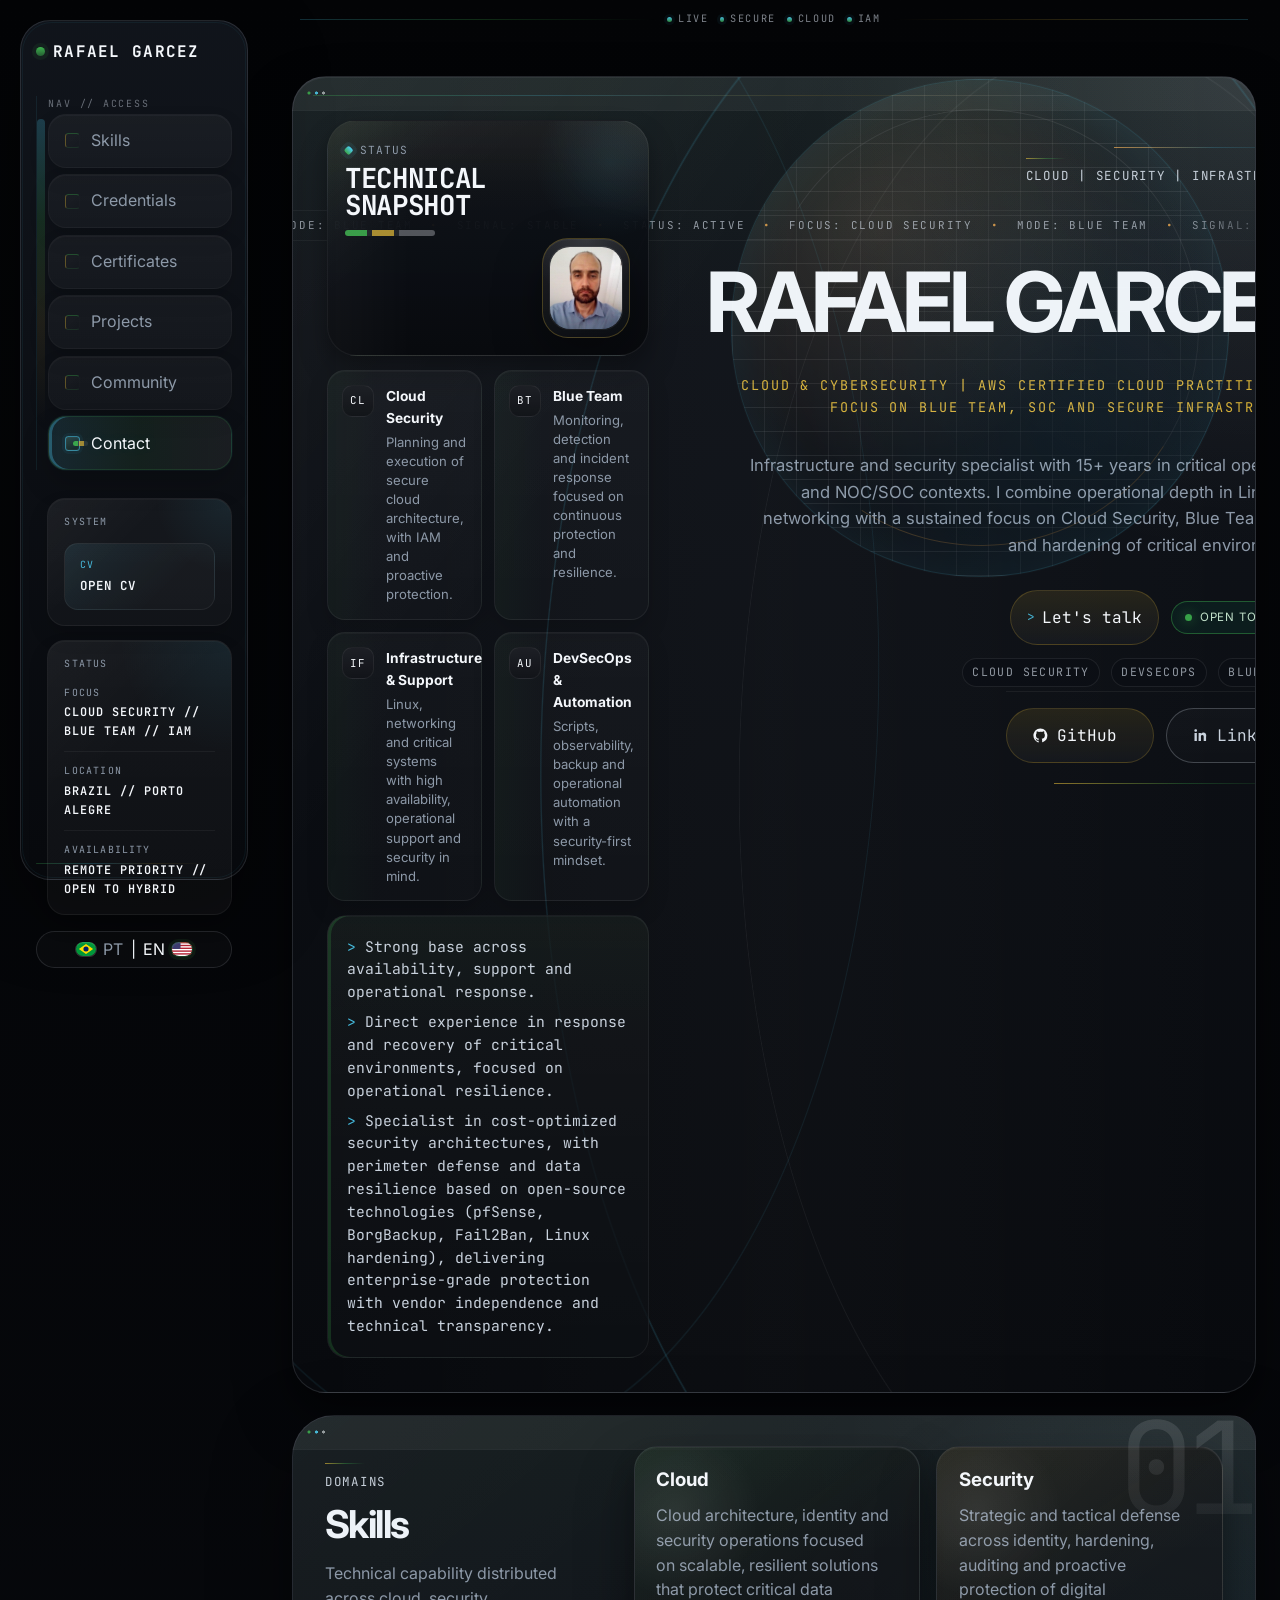
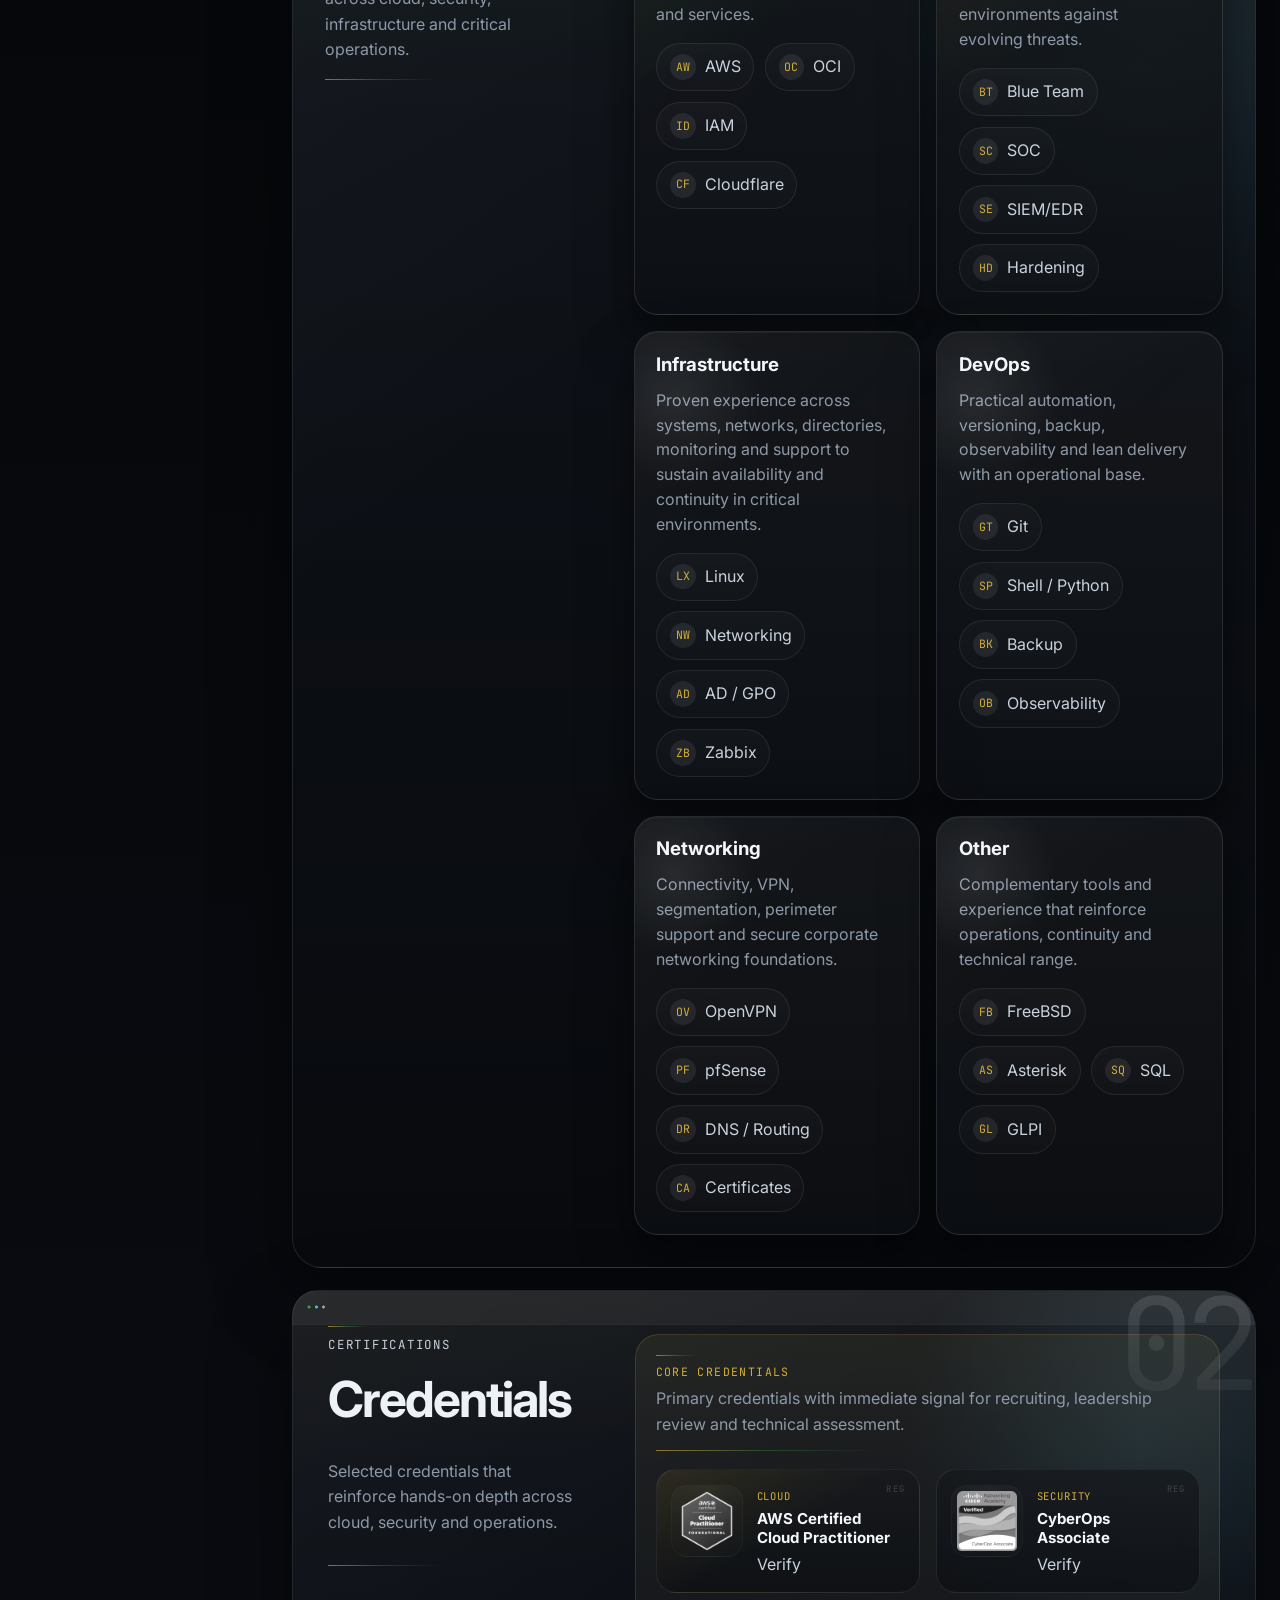
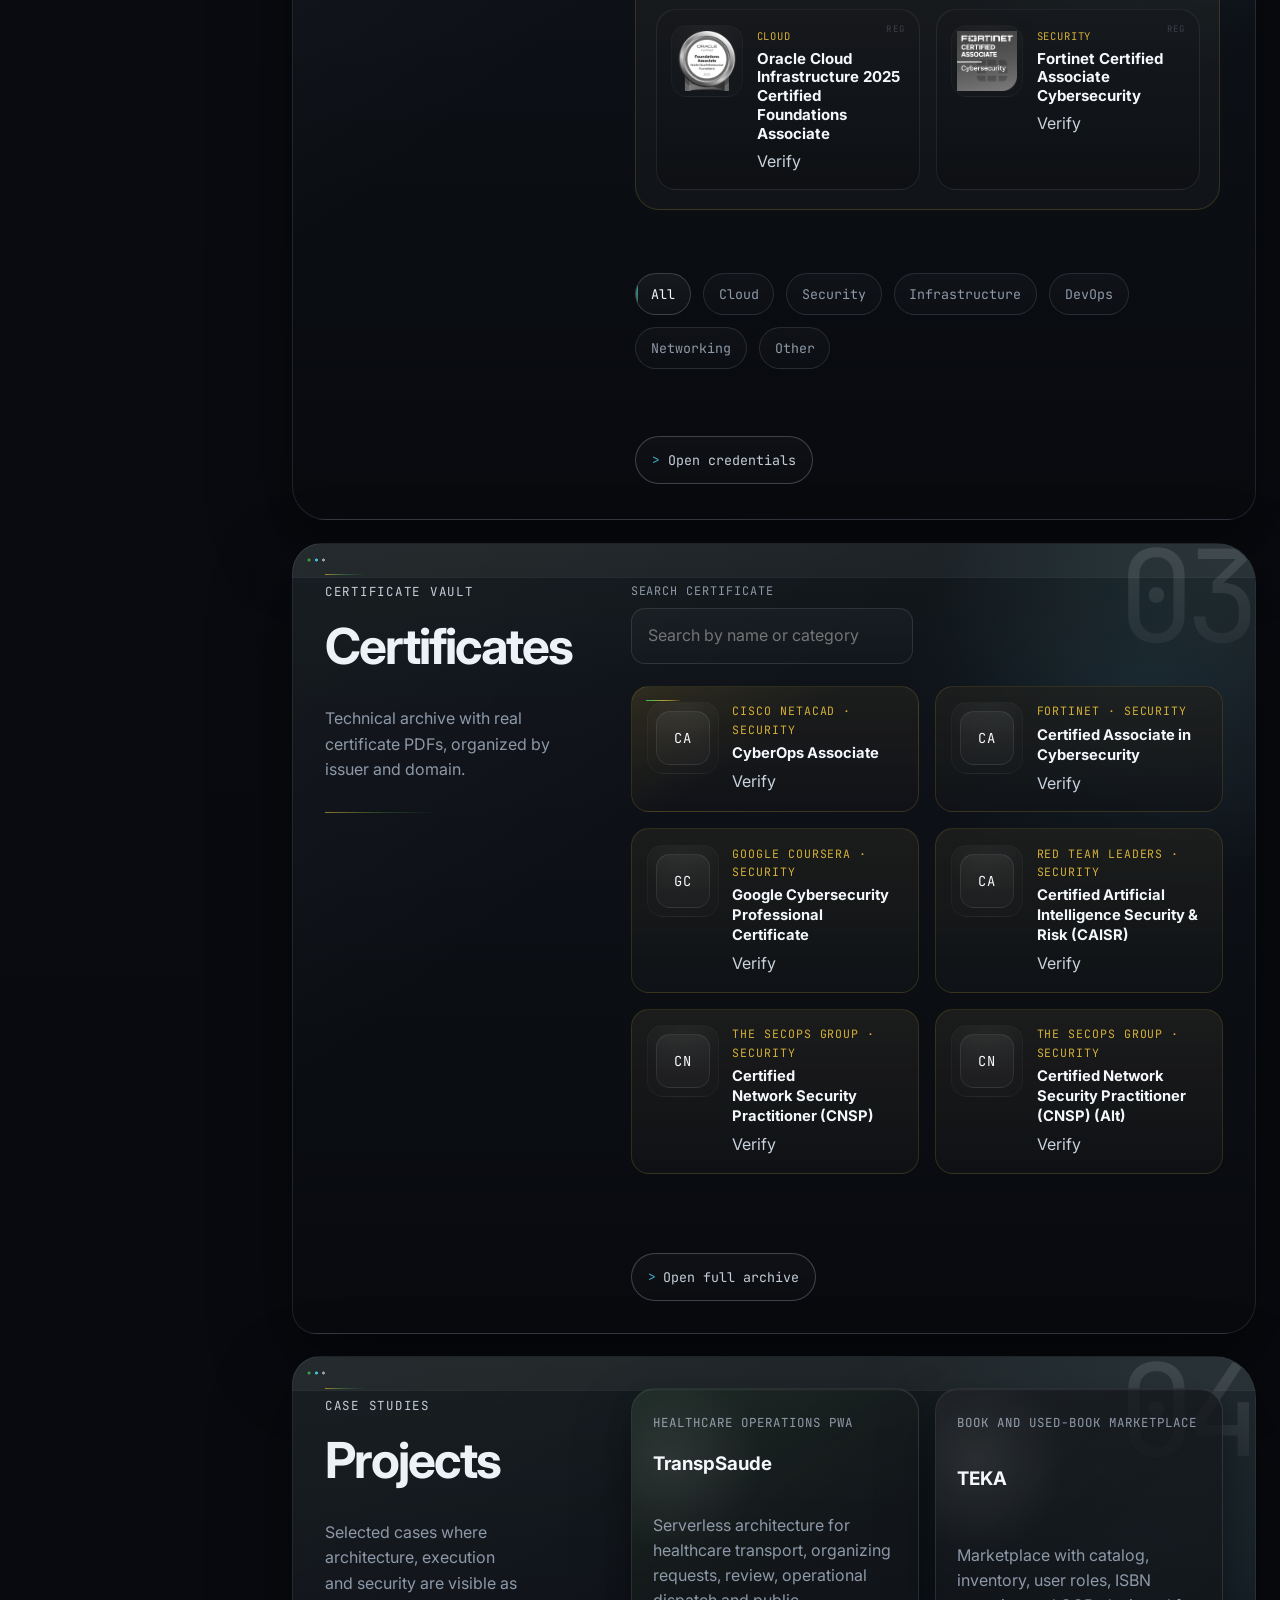
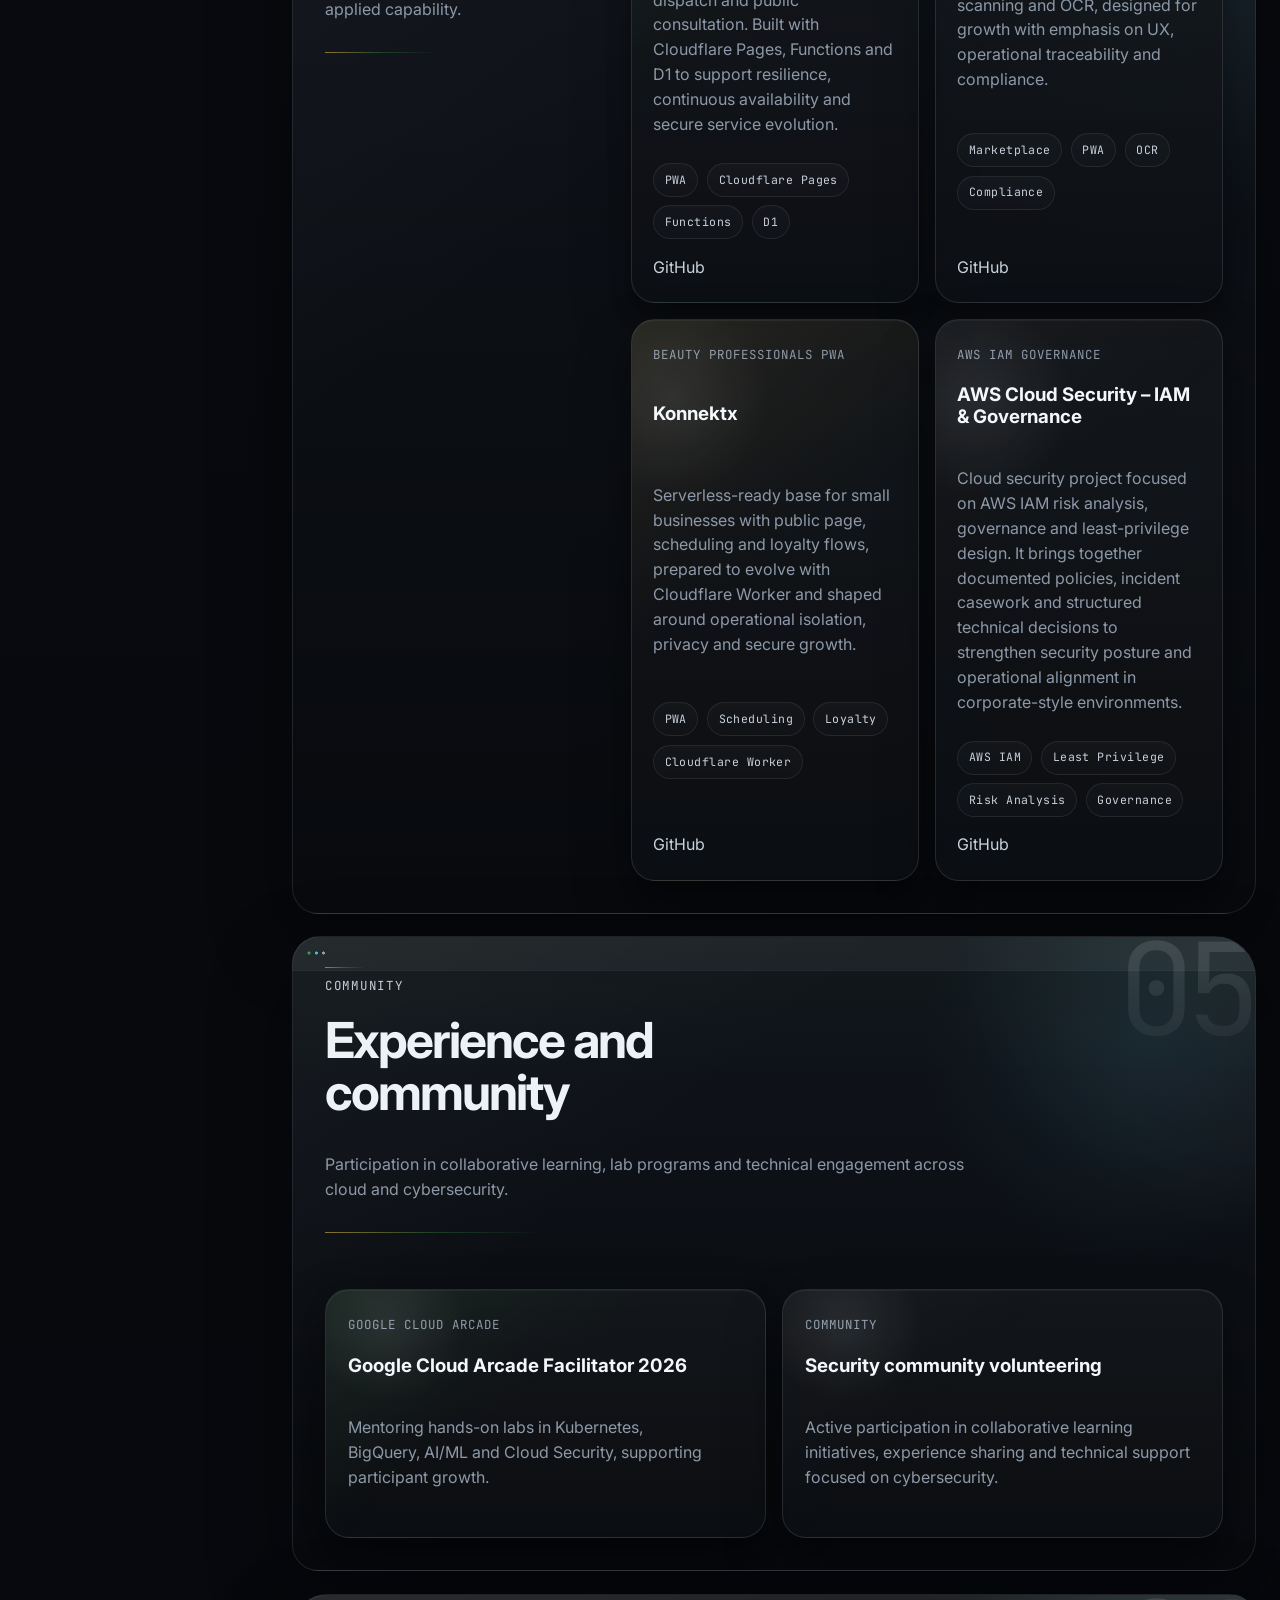
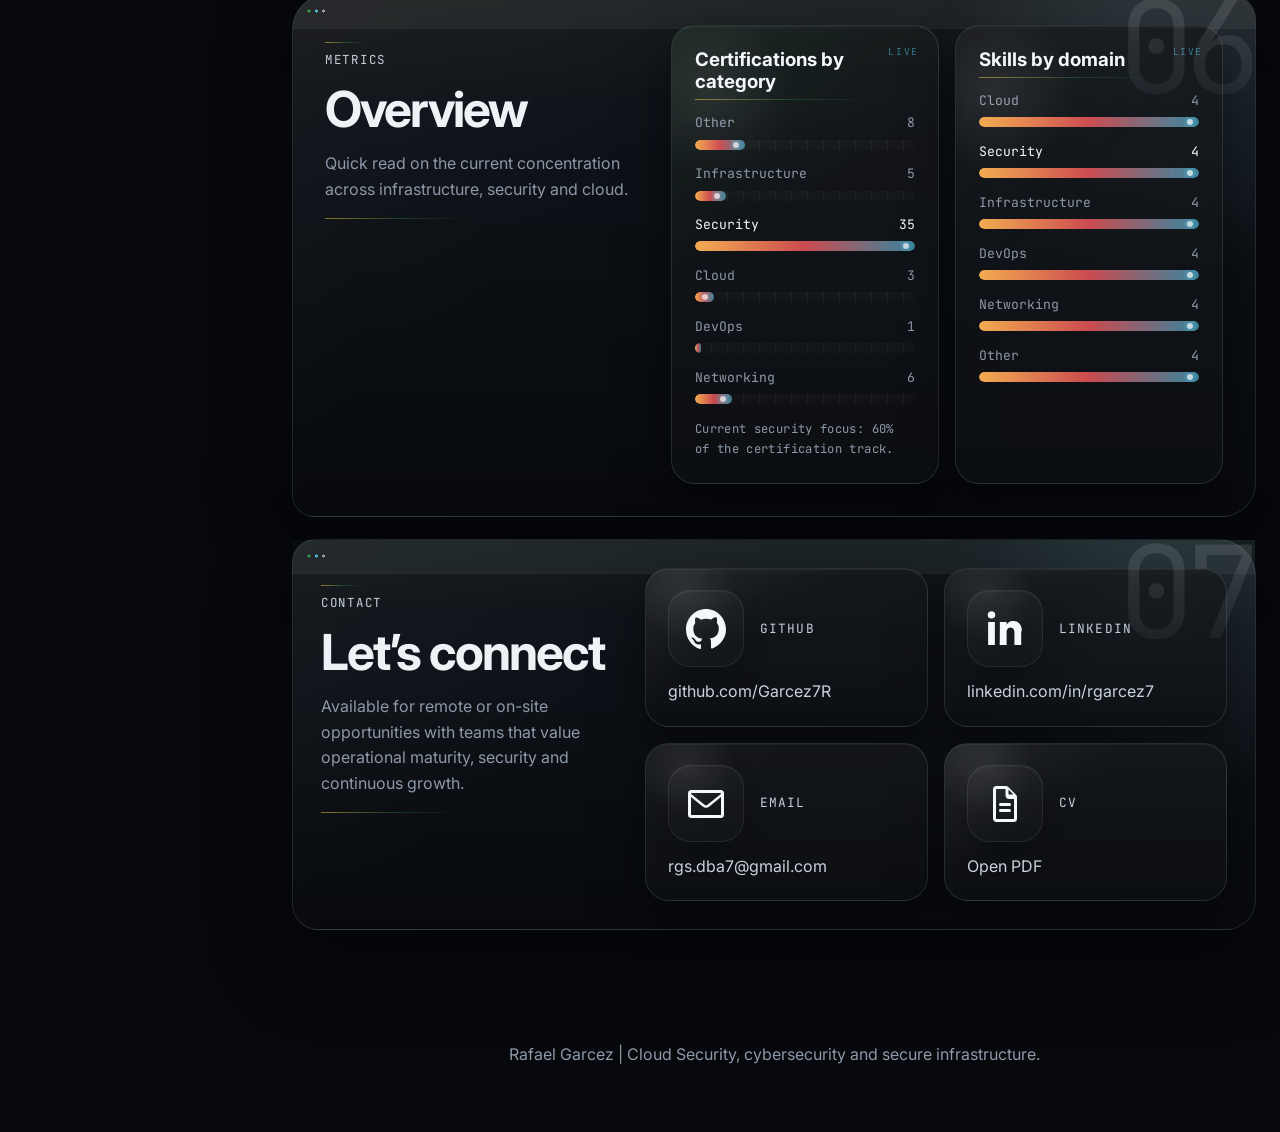
==== index.html @ 4cb0312a "style: alinhar comunidade ao padrao visual" ====
<!doctype html>
<html lang="en">
  <head>
    <meta charset="UTF-8" />
    <meta name="viewport" content="width=device-width, initial-scale=1.0" />
    <title>Rafael Garcez | Cloud, Security & Infrastructure Portfolio</title>
    <meta
      name="description"
      content="Professional portfolio highlighting certifications, skills, projects, and technical documents."
    />
    <meta property="og:title" content="Rafael Garcez | Tech Portfolio" />
    <meta
      property="og:description"
      content="Professional portfolio highlighting certifications, skills, projects, and technical documents."
    />
    <meta property="og:type" content="website" />
    <meta property="og:site_name" content="Rafael Garcez" />
    <meta property="og:url" content="https://Garcez7R.github.io/portfolio/" />
    <meta property="og:image" content="https://Garcez7R.github.io/portfolio/assets/img/og-cover.svg" />
    <meta property="og:image:alt" content="Rafael Garcez portfolio cover" />
    <meta property="og:image:width" content="1200" />
    <meta property="og:image:height" content="630" />
    <meta property="og:locale" content="pt_BR" />
    <meta property="og:locale:alternate" content="en_US" />
    <meta name="twitter:card" content="summary_large_image" />
    <meta name="twitter:title" content="Rafael Garcez | Tech Portfolio" />
    <meta
      name="twitter:description"
      content="Professional portfolio highlighting certifications, skills, projects, and technical documents."
    />
    <meta name="twitter:image" content="https://Garcez7R.github.io/portfolio/assets/img/og-cover.svg" />
    <link rel="icon" type="image/svg+xml" href="./assets/img/favicon.svg" />
    <link rel="preconnect" href="https://fonts.googleapis.com" />
    <link rel="preconnect" href="https://fonts.gstatic.com" crossorigin />
    <link
      href="https://fonts.googleapis.com/css2?family=Inter:wght@400;500;600;700;800&family=JetBrains+Mono:wght@400;600&display=swap"
      rel="stylesheet"
    />
    <link rel="stylesheet" href="./assets/css/styles.css?v=20260406-vault-category-fix" />
  </head>
  <body>
    <div class="telemetry-band" aria-hidden="true">
      <span>LIVE</span>
      <span>SECURE</span>
      <span>CLOUD</span>
      <span>IAM</span>
    </div>

    <!-- Splash screen shown only once per browser session. -->
    <div class="splash" id="splash" aria-hidden="true">
      <div class="splash__bar"></div>
      <div class="splash__terminal">
        <p>[SYSTEM] Initializing modules...</p>
        <p>[OK] Cloud credentials loaded.</p>
        <p>[READY] Launching portfolio...</p>
      </div>
    </div>

    <!-- Sticky navigation with language switcher. -->
    <header class="topbar">
      <a class="brand" href="#hero">Rafael Garcez</a>
      <nav class="topnav" aria-label="Primary">
        <a href="#skills" data-i18n="nav.skills"></a>
        <a href="#credentials" data-i18n="nav.credentials"></a>
        <a href="#vault" data-i18n="nav.vault"></a>
        <a href="#projects" data-i18n="nav.projects"></a>
        <a href="#community" data-i18n="nav.community"></a>
        <a href="#contact" data-i18n="nav.contact"></a>
      </nav>
      <div class="sidebar-fill" aria-label="Secondary portfolio controls">
        <div class="sidebar-fill__panel sidebar-fill__panel--system">
          <span class="sidebar-fill__caption">SYSTEM</span>
          <a class="sidebar-fill__cv" id="sidebar-cv-link" href="./assets/docs/cv.pdf" target="_blank" rel="noreferrer">
            <span>CV</span>
            <strong data-i18n="sidebar.cv"></strong>
          </a>
        </div>
        <div class="sidebar-fill__panel sidebar-fill__panel--status">
          <span class="sidebar-fill__caption" data-i18n="sidebar.statusTitle"></span>
          <div class="sidebar-fill__rows">
            <div class="sidebar-fill__row">
              <span data-i18n="sidebar.focusLabel"></span>
              <strong data-i18n="sidebar.focusValue"></strong>
            </div>
            <div class="sidebar-fill__row">
              <span data-i18n="sidebar.locationLabel"></span>
              <strong data-i18n="sidebar.locationValue"></strong>
            </div>
            <div class="sidebar-fill__row">
              <span data-i18n="sidebar.availabilityLabel"></span>
              <strong data-i18n="sidebar.availabilityValue"></strong>
            </div>
          </div>
        </div>
      </div>
      <div class="lang-switch" aria-label="Language switcher">
        <button type="button" data-lang-btn="pt"><span class="flag flag--br" aria-hidden="true"></span> PT</button>
        <span>|</span>
        <button type="button" data-lang-btn="en">EN <span class="flag flag--us" aria-hidden="true"></span></button>
      </div>
    </header>

    <main class="bento-main">
      <!-- Hero section with profile, headline and technical summary. -->
      <section class="hero section section--hero bento-span-8 fade-in" id="hero">
        <div class="hero__shell">
          <div class="hero__content">
            <div class="hero__globe" aria-hidden="true"></div>
            <p class="eyebrow" data-i18n="hero.eyebrow"></p>
            <div class="hero__ticker" aria-hidden="true">
              <div class="hero__ticker-track" id="hero-ticker-track"></div>
            </div>
            <h1 data-i18n="hero.name"></h1>
            <p class="hero__title" data-i18n="hero.title"></p>
            <p class="hero__description" data-i18n="hero.description"></p>
            <div class="hero__cta-row">
              <a class="button button--primary" href="#contact" data-i18n="hero.cta"></a>
              <span class="hero__badge" data-i18n="hero.openBadge"></span>
            </div>
            <div class="hero__banner">
              <span data-i18n="hero.banner1"></span>
              <span data-i18n="hero.banner2"></span>
              <span data-i18n="hero.banner3"></span>
            </div>
            <div class="hero__actions">
              <a class="button button--primary button--icon" href="https://github.com/Garcez7R" target="_blank" rel="noreferrer">
                <span class="button__icon" aria-hidden="true">
                  <svg viewBox="0 0 24 24" focusable="false" aria-hidden="true">
                    <path d="M12 2C6.48 2 2 6.59 2 12.25c0 4.53 2.87 8.37 6.84 9.73.5.1.68-.22.68-.49 0-.24-.01-1.03-.01-1.87-2.78.62-3.37-1.21-3.37-1.21-.45-1.2-1.11-1.52-1.11-1.52-.91-.64.07-.63.07-.63 1 .08 1.53 1.06 1.53 1.06.9 1.56 2.36 1.11 2.94.85.09-.67.35-1.11.64-1.36-2.22-.26-4.55-1.14-4.55-5.08 0-1.12.39-2.03 1.03-2.74-.1-.26-.45-1.31.1-2.72 0 0 .84-.28 2.75 1.05A9.31 9.31 0 0 1 12 6.84c.85 0 1.71.12 2.51.36 1.91-1.33 2.75-1.05 2.75-1.05.55 1.41.2 2.46.1 2.72.64.71 1.03 1.62 1.03 2.74 0 3.95-2.33 4.81-4.56 5.07.36.31.68.91.68 1.84 0 1.33-.01 2.4-.01 2.73 0 .27.18.6.69.49A10.27 10.27 0 0 0 22 12.25C22 6.59 17.52 2 12 2Z" fill="currentColor"/>
                  </svg>
                </span>
                GitHub
              </a>
              <a class="button button--icon" href="https://www.linkedin.com/in/rgarcez7/" target="_blank" rel="noreferrer">
                <span class="button__icon" aria-hidden="true">
                  <svg viewBox="0 0 24 24" focusable="false" aria-hidden="true">
                    <path d="M6.94 8.5H3.56V20h3.38V8.5Zm.22-3.55c0-1.01-.74-1.8-1.9-1.8-1.15 0-1.9.79-1.9 1.8 0 .99.73 1.8 1.86 1.8h.02c1.18 0 1.92-.81 1.92-1.8ZM20.44 13.14C20.44 9.62 18.6 8 16.15 8c-1.97 0-2.85 1.12-3.35 1.9V8.5H9.42c.04.92 0 11.5 0 11.5h3.38v-6.42c0-.34.02-.68.12-.93.27-.68.88-1.38 1.91-1.38 1.35 0 1.89 1.05 1.89 2.58V20h3.38v-6.86Z" fill="currentColor"/>
                  </svg>
                </span>
                LinkedIn
              </a>
            </div>
          </div>
          <aside class="hero__visual" aria-label="Technical summary">
            <div class="hero__profile-stage">
              <div class="hero__signal">
                <span data-i18n="hero.panelTag"></span>
                <strong data-i18n="hero.panelTitle"></strong>
              </div>
              <div class="hero__profile-frame">
                <img src="./assets/img/profile.jpeg?v=20260330-profile" alt="Portrait of Rafael Garcez" />
              </div>
            </div>
            <div class="hero__summary">
              <div class="hero__pillars" id="hero-pillars"></div>
              <div class="hero__terminal">
                <p data-i18n="hero.panelLine1"></p>
                <p data-i18n="hero.panelLine2"></p>
                <p data-i18n="hero.panelLine3"></p>
              </div>
            </div>
          </aside>
        </div>
      </section>

      <!-- Domain-based skills with tooltip-ready skill chips. -->
      <section class="section section--skills bento-span-5 fade-in" id="skills">
        <div class="section-shell section-shell--skills" data-section="01">
          <div class="section__intro section__intro--compact">
            <p class="eyebrow" data-i18n="skills.eyebrow"></p>
            <h2 data-i18n="skills.title"></h2>
            <p data-i18n="skills.description"></p>
          </div>
          <div class="skill-grid" id="skills-grid"></div>
        </div>
      </section>

      <!-- Credentials rendered from badges.md. -->
      <section class="section section--credentials bento-span-3 fade-in" id="credentials">
        <div class="section-shell section-shell--credentials" data-section="02">
          <div class="section-heading">
            <p class="eyebrow" data-i18n="credentials.eyebrow"></p>
            <h2 data-i18n="credentials.title"></h2>
            <p data-i18n="credentials.description"></p>
          </div>
          <div class="credentials-stage">
            <div class="credentials-core">
              <div class="credentials-core__intro">
                <span class="credentials-core__eyebrow" data-i18n="credentials.coreTitle"></span>
                <p data-i18n="credentials.coreDescription"></p>
              </div>
              <div class="credentials-core__grid" id="core-badge-grid"></div>
            </div>
            <div class="credentials-more" id="credentials-more">
              <p class="credentials-more__prompt" data-i18n="credentials.morePrompt"></p>
              <div class="credentials-more__content" id="credentials-more-content" hidden>
                <div class="filters" id="badge-filters" aria-label="Certification filters"></div>
                <div class="badge-grid" id="badge-grid"></div>
              </div>
              <div class="credentials__actions">
                <button class="button button--ghost" id="badge-toggle" type="button"></button>
              </div>
            </div>
          </div>
        </div>
      </section>

      <!-- PDF vault for verification links. -->
      <section class="section section--vault bento-span-3 fade-in" id="vault">
        <div class="section-shell section-shell--vault" data-section="03">
          <div class="section-heading section-heading--vault">
            <p class="eyebrow" data-i18n="vault.eyebrow"></p>
            <h2 data-i18n="vault.title"></h2>
            <p data-i18n="vault.description"></p>
          </div>
          <div class="vault-stage">
            <div class="vault-controls">
              <label class="vault-search">
                <span data-i18n="vault.searchLabel"></span>
                <input id="vault-search" type="search" />
              </label>
            </div>
            <div class="vault-featured" id="vault-featured"></div>
            <div class="vault-more">
              <p class="credentials-more__prompt vault-more__prompt" id="vault-more-prompt" data-i18n="vault.morePrompt"></p>
              <div class="vault-more__content" id="vault-more-content" hidden>
                <div class="vault-groups" id="vault-groups"></div>
              </div>
              <div class="credentials__actions">
                <button class="button button--ghost" id="vault-toggle" type="button"></button>
              </div>
            </div>
          </div>
        </div>
      </section>

      <!-- Selected projects and labs. -->
      <section class="section section--projects bento-span-5 fade-in" id="projects">
        <div class="section-shell section-shell--projects" data-section="04">
          <div class="section-heading">
            <p class="eyebrow" data-i18n="projects.eyebrow"></p>
            <h2 data-i18n="projects.title"></h2>
            <p data-i18n="projects.description"></p>
          </div>
          <div class="project-grid" id="project-grid"></div>
        </div>
      </section>

      <!-- Community and mentoring track record. -->
      <section class="section section--community bento-span-3 fade-in" id="community">
        <div class="section-shell section-shell--community" data-section="05">
          <div class="section-heading">
            <p class="eyebrow" data-i18n="community.eyebrow"></p>
            <h2 data-i18n="community.title"></h2>
            <p data-i18n="community.description"></p>
          </div>
          <div class="project-grid community-grid" id="community-grid"></div>
        </div>
      </section>

      <!-- Lightweight metrics for quick technical scanning. -->
      <section class="section section--metrics bento-span-3 fade-in" id="metrics">
        <div class="insight-shell" data-section="06">
          <div class="section__intro section__intro--compact">
            <p class="eyebrow" data-i18n="metrics.eyebrow"></p>
            <h2 data-i18n="metrics.title"></h2>
            <p data-i18n="metrics.description"></p>
          </div>
          <div class="metrics-grid">
            <article class="metric-card">
              <h3 data-i18n="metrics.certificationsChart"></h3>
              <div id="cert-metrics" class="metric-chart"></div>
              <p class="metric-note" id="cert-metrics-note"></p>
            </article>
            <article class="metric-card">
              <h3 data-i18n="metrics.skillsChart"></h3>
              <div id="skills-metrics" class="metric-chart"></div>
            </article>
          </div>
        </div>
      </section>

      <!-- Contact endpoints and resume access. -->
      <section class="section section--contact bento-span-5 fade-in" id="contact">
        <div class="contact-shell" data-section="07">
          <div class="section__intro section__intro--compact">
            <p class="eyebrow" data-i18n="contact.eyebrow"></p>
            <h2 data-i18n="contact.title"></h2>
            <p data-i18n="contact.description"></p>
          </div>
          <div class="contact-grid" id="contact-grid"></div>
        </div>
      </section>
    </main>

    <footer class="footer">
      <p data-i18n="footer.copy"></p>
    </footer>

    <script type="module" src="./assets/js/main.js?v=20260406-cert-preview-removed"></script>
  </body>
</html>
---- assets/css/styles.css ----
:root {
  --bg: #0d1117;
  --bg-soft: #0b0d12;
  --surface: rgba(15, 18, 23, 0.92);
  --surface-strong: rgba(20, 24, 31, 0.98);
  --surface-elevated: rgba(24, 29, 37, 0.98);
  --text: #edf2f7;
  --text-soft: #c9d2dd;
  --muted: #8d99a8;
  --silver: #c5ced8;
  --silver-strong: #f4f7fb;
  --gold: #d4af37;
  --green: #3fb950;
  --cyan: #4fd7ff;
  --red: #ff5a5f;
  --amber: #ffb454;
  --line: rgba(197, 206, 216, 0.14);
  --line-strong: rgba(222, 230, 240, 0.24);
  --shadow: 0 28px 80px rgba(0, 0, 0, 0.45);
  --shadow-float:
    0 16px 30px rgba(0, 0, 0, 0.22),
    0 6px 16px rgba(0, 0, 0, 0.14);
  --shadow-panel:
    0 28px 56px rgba(0, 0, 0, 0.34),
    0 12px 24px rgba(0, 0, 0, 0.18),
    inset 0 1px 0 rgba(255, 255, 255, 0.05);
  --glow: rgba(214, 224, 235, 0.08);
  --bg-gradient:
    radial-gradient(circle at 12% 16%, rgba(197, 206, 216, 0.08), transparent 0 24%),
    radial-gradient(circle at 78% 22%, rgba(79, 215, 255, 0.08), transparent 0 20%),
    radial-gradient(circle at 82% 10%, rgba(244, 247, 251, 0.05), transparent 0 18%),
    linear-gradient(180deg, #030406 0%, #090b10 42%, #06080c 100%);
  --panel-surface:
    linear-gradient(180deg, rgba(17, 21, 28, 0.94), rgba(8, 10, 14, 0.98));
  --panel-overlay:
    linear-gradient(140deg, rgba(255, 255, 255, 0.03), transparent 36%);
  --panel-accent:
    radial-gradient(circle at top right, rgba(244, 247, 251, 0.06), transparent 26%),
    radial-gradient(circle at 88% 18%, rgba(79, 215, 255, 0.08), transparent 22%);
  --panel-chrome:
    radial-gradient(circle at 1rem 1rem, rgba(63, 185, 80, 0.82) 0 1.4px, transparent 1.7px),
    radial-gradient(circle at 1.45rem 1rem, rgba(79, 215, 255, 0.82) 0 1.4px, transparent 1.7px),
    radial-gradient(circle at 1.9rem 1rem, rgba(244, 247, 251, 0.56) 0 1.4px, transparent 1.7px),
    linear-gradient(180deg, rgba(255, 255, 255, 0.05) 0 2.05rem, rgba(255, 255, 255, 0.07) 2.05rem 2.1rem, transparent 2.1rem);
  --card-surface:
    linear-gradient(180deg, rgba(255, 255, 255, 0.04), rgba(255, 255, 255, 0.012)),
    rgba(10, 12, 16, 0.76);
  --card-surface-hover:
    linear-gradient(180deg, rgba(255, 255, 255, 0.05), rgba(255, 255, 255, 0.015)),
    rgba(12, 15, 20, 0.82);
  --control-surface:
    linear-gradient(180deg, rgba(255, 255, 255, 0.028), rgba(255, 255, 255, 0.014));
  --control-surface-hover:
    linear-gradient(180deg, rgba(255, 255, 255, 0.05), rgba(255, 255, 255, 0.022));
  --accent-wash:
    linear-gradient(180deg, rgba(212, 175, 55, 0.045), rgba(255, 255, 255, 0.012));
  --max-width: 1240px;
}

@media (prefers-reduced-motion: reduce) {
  .hero__ticker-track {
    animation: none;
  }
  .hero__globe {
    animation: none;
  }
  .splash::before {
    animation: none;
  }
  .splash__bar {
    animation: splashLoad 2.1s ease forwards;
  }
}
* {
  box-sizing: border-box;
}

html {
  scroll-behavior: smooth;
}

body {
  margin: 0;
  min-height: 100vh;
  color: var(--text);
  font-family: "Inter", sans-serif;
  line-height: 1.6;
  background: var(--bg-gradient);
}

body::before {
  content: "";
  position: fixed;
  inset: 0;
  pointer-events: none;
  background-image:
    linear-gradient(rgba(255, 255, 255, 0.03) 1px, transparent 1px),
    linear-gradient(90deg, rgba(255, 255, 255, 0.03) 1px, transparent 1px);
  background-size: 36px 36px;
  mask-image: linear-gradient(180deg, rgba(0, 0, 0, 0.7), transparent 85%);
  opacity: 0.22;
}

body::after {
  content: "";
  position: fixed;
  inset: 0;
  pointer-events: none;
  background: repeating-linear-gradient(
    180deg,
    rgba(79, 215, 255, 0.025) 0 1px,
    transparent 1px 5px
  );
  mask-image: linear-gradient(180deg, rgba(0, 0, 0, 0.35), transparent 86%);
  opacity: 0.12;
}

.telemetry-band {
  position: fixed;
  top: 0.35rem;
  left: 50%;
  z-index: 8;
  display: inline-flex;
  align-items: center;
  gap: 0.7rem;
  transform: translateX(-50%);
  width: min(calc(100% - 2rem), calc(var(--max-width) - 2.5rem));
  padding: 0.35rem 1rem 0.5rem;
  color: rgba(201, 210, 221, 0.62);
  font-family: "JetBrains Mono", monospace;
  font-size: 0.64rem;
  letter-spacing: 0.16em;
  text-transform: uppercase;
  pointer-events: none;
}

.telemetry-band::before {
  content: "";
  flex: 1;
  height: 1px;
  background: linear-gradient(90deg, rgba(79, 215, 255, 0.2), rgba(63, 185, 80, 0.22), transparent);
}

.telemetry-band::after {
  content: "";
  flex: 1;
  height: 1px;
  background: linear-gradient(90deg, transparent, rgba(212, 175, 55, 0.18), rgba(79, 215, 255, 0.2));
}

.telemetry-band span {
  position: relative;
  display: inline-flex;
  align-items: center;
  gap: 0.38rem;
  white-space: nowrap;
}

.telemetry-band span::before {
  content: "";
  width: 0.28rem;
  height: 0.28rem;
  border-radius: 999px;
  background: linear-gradient(180deg, rgba(79, 215, 255, 0.86), rgba(63, 185, 80, 0.72));
  box-shadow: 0 0 0 3px rgba(79, 215, 255, 0.05);
}

a {
  color: inherit;
  text-decoration: none;
}

img {
  display: block;
  max-width: 100%;
}

.topbar {
  position: sticky;
  top: 0;
  z-index: 20;
  isolation: isolate;
  display: flex;
  align-items: center;
  justify-content: space-between;
  gap: 1rem;
  width: min(calc(100% - 1.5rem), calc(var(--max-width) - 2rem));
  margin: 1.15rem auto 0;
  padding: 0.9rem 1.15rem;
  border: 1px solid var(--line);
  border-radius: 999px;
  background: rgba(7, 9, 12, 0.76);
  box-shadow: 0 18px 40px rgba(0, 0, 0, 0.3);
  backdrop-filter: blur(26px);
}

.topbar::before,
.topbar::after {
  content: "";
  position: absolute;
  inset: 0;
  pointer-events: none;
  border-radius: inherit;
}

.topbar::before {
  inset: 1px;
  border: 1px solid rgba(63, 185, 80, 0.05);
}

.topbar::after {
  inset: auto 1.15rem 1rem 1.15rem;
  height: 1px;
  background: linear-gradient(90deg, rgba(63, 185, 80, 0.36), rgba(79, 215, 255, 0.3), rgba(212, 175, 55, 0.18), transparent 88%);
  opacity: 0.7;
}

.brand,
.eyebrow,
.hero__title,
.button,
.filters button,
.vault-item a,
.metric-label,
.contact-card span,
.hero__signal,
.hero__terminal {
  font-family: "JetBrains Mono", monospace;
}

.brand {
  display: inline-flex;
  align-items: center;
  gap: 0.5rem;
  color: var(--silver-strong);
  font-weight: 700;
  letter-spacing: 0.08em;
  text-transform: uppercase;
}

.brand::before {
  content: "";
  width: 0.55rem;
  height: 0.55rem;
  border-radius: 999px;
  background: linear-gradient(180deg, rgba(63, 185, 80, 0.95), rgba(63, 185, 80, 0.45));
  box-shadow: 0 0 0 4px rgba(63, 185, 80, 0.08);
}

.topnav {
  display: none;
  gap: 1rem;
}

.topnav a {
  position: relative;
  overflow: hidden;
  box-shadow: var(--shadow-float);
}

.topnav a::before {
  content: "";
  width: 0.8rem;
  height: 0.8rem;
  flex: 0 0 auto;
  border-left: 1px solid rgba(212, 175, 55, 0.5);
  border-top: 1px solid rgba(63, 185, 80, 0.42);
  border-bottom: 1px solid rgba(63, 185, 80, 0.18);
  border-right: 1px solid transparent;
  border-radius: 0.22rem;
  background: linear-gradient(135deg, rgba(255, 255, 255, 0.02), transparent);
  opacity: 0.78;
  transition:
    transform 0.22s ease,
    border-color 0.22s ease,
    background 0.22s ease,
    box-shadow 0.22s ease,
    opacity 0.22s ease;
}

.topnav a::after {
  content: "";
  position: absolute;
  left: 1.45rem;
  width: 0.95rem;
  height: 0.28rem;
  border-radius: 999px;
  background:
    linear-gradient(
      90deg,
      rgba(63, 185, 80, 0.86) 0 34%,
      rgba(255, 255, 255, 0.08) 34% 42%,
      rgba(212, 175, 55, 0.72) 42% 74%,
      rgba(255, 255, 255, 0.08) 74% 100%
    );
  opacity: 0;
  transform: translateX(-0.22rem) scaleX(0.78);
  transition: opacity 0.22s ease, transform 0.22s ease;
}

.topnav a,
.lang-switch button {
  color: var(--muted);
  transition: color 0.2s ease, background 0.2s ease, border-color 0.2s ease;
}

.topnav a:hover,
.topnav a.is-current,
.lang-switch button:hover,
.lang-switch button.is-active {
  color: var(--silver-strong);
}

.topnav a.is-current {
  text-shadow: 0 0 14px rgba(79, 215, 255, 0.12);
}

.topnav a:hover::before {
  border-left-color: rgba(212, 175, 55, 0.82);
  border-top-color: rgba(63, 185, 80, 0.78);
  border-bottom-color: rgba(63, 185, 80, 0.42);
  background: linear-gradient(135deg, rgba(63, 185, 80, 0.1), rgba(255, 255, 255, 0.02));
  transform: translateX(1px);
}

.topnav a.is-current::before {
  border-color: rgba(79, 215, 255, 0.65);
  background:
    linear-gradient(180deg, rgba(79, 215, 255, 0.16), rgba(63, 185, 80, 0.06)),
    linear-gradient(135deg, rgba(212, 175, 55, 0.12), transparent 72%);
  box-shadow:
    inset 0 0 0 1px rgba(255, 255, 255, 0.04),
    0 0 0 3px rgba(79, 215, 255, 0.07);
  animation: navSignalPulse 1.3s ease-out;
}

.topnav a:hover::after,
.topnav a.is-current::after {
  opacity: 1;
  transform: translateX(0) scaleX(1);
}

.lang-switch {
  display: flex;
  align-items: center;
  gap: 0.45rem;
  padding: 0.3rem 0.7rem;
  border: 1px solid var(--line);
  border-radius: 999px;
  background: rgba(255, 255, 255, 0.02);
}

.lang-switch button {
  display: inline-flex;
  align-items: center;
  gap: 0.4rem;
  border: 0;
  padding: 0;
  background: transparent;
  font: inherit;
  cursor: pointer;
}

.lang-switch button .flag {
  display: inline-block;
  flex: 0 0 auto;
  width: 1.35rem;
  height: 0.95rem;
  border: 1px solid rgba(255, 255, 255, 0.14);
  border-radius: 999px;
  background-color: rgba(255, 255, 255, 0.02);
  background-size: cover;
  background-position: center;
  background-repeat: no-repeat;
  box-shadow:
    inset 0 0 0 1px rgba(255, 255, 255, 0.03),
    0 0 0 1px rgba(0, 0, 0, 0.12);
  overflow: hidden;
}

.lang-switch button .flag--br {
  background-image: url("data:image/svg+xml,%3Csvg xmlns='http://www.w3.org/2000/svg' viewBox='0 0 28 20'%3E%3Crect width='28' height='20' rx='10' fill='%23009739'/%3E%3Cpath d='M14 3 24 10 14 17 4 10Z' fill='%23FEDD00'/%3E%3Ccircle cx='14' cy='10' r='3.6' fill='%23012369'/%3E%3C/svg%3E");
}

.lang-switch button .flag--us {
  background-image: url("data:image/svg+xml,%3Csvg xmlns='http://www.w3.org/2000/svg' viewBox='0 0 28 20'%3E%3Crect width='28' height='20' rx='10' fill='%23ffffff'/%3E%3Cg fill='%23B22234'%3E%3Crect y='0' width='28' height='2'/%3E%3Crect y='4' width='28' height='2'/%3E%3Crect y='8' width='28' height='2'/%3E%3Crect y='12' width='28' height='2'/%3E%3Crect y='16' width='28' height='2'/%3E%3C/g%3E%3Crect width='12' height='10' rx='2' fill='%233C3B6E'/%3E%3C/svg%3E");
}

.lang-switch button.is-active .flag,
.lang-switch button:hover .flag {
  border-color: rgba(63, 185, 80, 0.26);
  box-shadow:
    inset 0 0 0 1px rgba(255, 255, 255, 0.04),
    0 0 0 3px rgba(63, 185, 80, 0.08);
}

.sidebar-fill {
  display: none;
}

main {
  width: min(100%, var(--max-width));
  margin: 0 auto;
  padding: 1.25rem 1.25rem 6rem;
}

.bento-main {
  display: grid;
  grid-template-columns: 1fr;
  gap: 1.25rem;
  align-items: start;
}

.section {
  padding: 6.25rem 0 0;
  min-width: 0;
}

.section:not(.section--hero) {
  padding-top: 0;
}

.section-shell,
.vault-shell,
.insight-shell,
.contact-shell {
  position: relative;
}

.section-shell::before,
.vault-shell::before,
.insight-shell::before,
.contact-shell::before {
  content: "";
  position: absolute;
  inset: 0;
  pointer-events: none;
}

.section-shell[data-section]::after,
.vault-shell[data-section]::after,
.insight-shell[data-section]::after,
.contact-shell[data-section]::after {
  content: attr(data-section);
  position: absolute;
  top: -0.35rem;
  right: 0.2rem;
  z-index: 0;
  font-family: "JetBrains Mono", monospace;
  font-size: clamp(3.6rem, 10vw, 8.5rem);
  line-height: 0.9;
  letter-spacing: -0.08em;
  color: transparent;
  background: linear-gradient(180deg, rgba(244, 247, 251, 0.14), rgba(244, 247, 251, 0.05));
  -webkit-background-clip: text;
  background-clip: text;
  opacity: 0.9;
  pointer-events: none;
}

.hero {
  padding-top: 3.25rem;
}

.hero__shell,
.skill-card,
.badge-card,
.metric-card,
.project-card,
.contact-card,
.vault-item {
  border: 1px solid var(--line);
  background: var(--card-surface);
  box-shadow: var(--shadow-panel);
}

.hero__shell {
  position: relative;
  display: grid;
  grid-template-areas:
    "visual"
    "content";
  gap: 1.2rem;
  padding: 1.6rem;
  border-radius: 34px;
  overflow: hidden;
  transform-style: preserve-3d;
  background:
    var(--panel-chrome),
    linear-gradient(125deg, rgba(255, 255, 255, 0.045), transparent 30%),
    radial-gradient(circle at top right, rgba(244, 247, 251, 0.05), transparent 30%),
    linear-gradient(180deg, rgba(17, 21, 28, 0.96), rgba(8, 10, 14, 0.99));
}

.hero__shell::after {
  content: "";
  position: absolute;
  top: 1.1rem;
  right: 1.25rem;
  left: 1.25rem;
  height: 1px;
  background: linear-gradient(90deg, rgba(63, 185, 80, 0.42), rgba(79, 215, 255, 0.28), rgba(212, 175, 55, 0.2), transparent 78%);
  pointer-events: none;
  opacity: 0.7;
}

.hero__shell::before {
  content: "";
  position: absolute;
  inset: 0;
  background:
    radial-gradient(ellipse 64% 88% at 72% 53%, transparent 0 72.05%, rgba(79, 215, 255, 0.14) 72.25%, transparent 72.45%),
    radial-gradient(ellipse 58% 82% at 19% 45%, transparent 0 72.05%, rgba(79, 215, 255, 0.08) 72.22%, transparent 72.38%),
    radial-gradient(ellipse 52% 78% at 84% 54%, transparent 0 72.2%, rgba(244, 247, 251, 0.05) 72.34%, transparent 72.5%),
    linear-gradient(180deg, rgba(63, 185, 80, 0.04), transparent 20%),
    linear-gradient(90deg, transparent, rgba(255, 255, 255, 0.02), transparent),
    radial-gradient(circle at top right, var(--glow), transparent 26%);
  pointer-events: none;
}

.hero__content,
.hero__visual {
  position: relative;
  z-index: 1;
  transform: translateZ(0);
}

.hero__content {
  grid-area: content;
  display: grid;
  align-content: start;
  gap: 0.25rem;
  padding: 2.1rem 1.2rem 1.2rem;
}

.hero__content::before {
  content: "";
  width: min(200px, 40%);
  height: 1px;
  margin-bottom: 0.35rem;
  background: linear-gradient(90deg, rgba(255, 180, 84, 0.65), rgba(79, 215, 255, 0.18), transparent);
}

.hero__content::after {
  content: "";
  width: min(260px, 52%);
  height: 1px;
  margin-top: 1rem;
  background: linear-gradient(90deg, rgba(212, 175, 55, 0.62), rgba(63, 185, 80, 0.28), transparent);
}

.hero__visual {
  grid-area: visual;
  display: grid;
  gap: 0.85rem;
  align-content: start;
  justify-items: center;
}

.hero__summary {
  display: grid;
  gap: 0.9rem;
  width: min(100%, 36rem);
}

.hero__profile-stage {
  position: relative;
  display: grid;
  grid-template-columns: 178px minmax(0, 1fr);
  align-items: stretch;
  gap: 1.15rem;
  min-height: 236px;
  width: min(100%, 36rem);
  padding: 1.1rem;
  border: 1px solid rgba(255, 255, 255, 0.08);
  border-radius: 30px;
  background:
    linear-gradient(135deg, rgba(63, 185, 80, 0.06), transparent 24%),
    linear-gradient(180deg, rgba(212, 175, 55, 0.04), transparent 40%),
    var(--panel-accent),
    var(--panel-overlay),
    var(--panel-surface);
  overflow: hidden;
  box-shadow: var(--shadow-float);
  transition:
    transform 0.22s ease,
    border-color 0.22s ease,
    box-shadow 0.22s ease,
    background 0.22s ease;
}

.hero__profile-stage::before {
  content: "";
  position: absolute;
  inset: 0;
  background:
    linear-gradient(180deg, rgba(255, 255, 255, 0.025), transparent 28%),
    linear-gradient(90deg, rgba(255, 255, 255, 0.03), transparent 26%);
  pointer-events: none;
}

.hero__profile-frame {
  position: relative;
  justify-self: start;
  align-self: end;
  width: min(100%, 178px);
  aspect-ratio: 1 / 1.12;
  padding: 0.45rem;
  border: 1px solid rgba(212, 175, 55, 0.28);
  border-radius: 26px;
  background:
    linear-gradient(160deg, rgba(255, 255, 255, 0.08), rgba(255, 255, 255, 0.018)),
    rgba(10, 12, 16, 0.88);
  overflow: hidden;
  box-shadow:
    0 20px 48px rgba(0, 0, 0, 0.34),
    inset 0 1px 0 rgba(255, 255, 255, 0.05);
  transform: translateZ(10px);
  transition:
    transform 0.24s ease,
    border-color 0.24s ease,
    box-shadow 0.24s ease;
}

.hero__profile-frame::before {
  content: "";
  position: absolute;
  inset: 0.42rem;
  border: 1px solid rgba(255, 255, 255, 0.08);
  border-radius: 20px;
  pointer-events: none;
  z-index: 1;
}

.hero__profile-frame::after {
  content: "";
  position: absolute;
  inset: 0;
  background:
    radial-gradient(circle at top, rgba(244, 247, 251, 0.12), transparent 55%),
    linear-gradient(180deg, transparent 62%, rgba(8, 10, 14, 0.28));
  pointer-events: none;
  z-index: 1;
}

.hero__profile-frame img {
  width: 100%;
  height: 100%;
  border-radius: 20px;
  object-fit: cover;
  object-position: center 24%;
  filter: saturate(0.94) contrast(1.04) brightness(0.98);
  transition: transform 0.28s ease, filter 0.28s ease;
}

.hero__signal {
  display: grid;
  align-content: start;
  gap: 0.35rem;
  max-width: 15.5rem;
  padding: 0.2rem 0 0;
  color: var(--muted);
  font-size: 0.7rem;
  letter-spacing: 0.1em;
  text-transform: uppercase;
}

.hero__signal span {
  display: inline-flex;
  align-items: center;
  gap: 0.45rem;
}

.hero__signal span::before {
  content: "";
  width: 0.45rem;
  height: 0.45rem;
  border-radius: 0.12rem;
  background: linear-gradient(180deg, rgba(79, 215, 255, 0.96), rgba(63, 185, 80, 0.85));
  box-shadow: 0 0 0 4px rgba(79, 215, 255, 0.08);
  transform: rotate(45deg);
}

.hero__signal strong {
  color: var(--silver-strong);
  font-size: clamp(1.1rem, 2.4vw, 1.72rem);
  line-height: 0.95;
  letter-spacing: -0.05em;
}

.hero__signal strong::after {
  content: "";
  display: block;
  width: 5.6rem;
  max-width: 100%;
  height: 0.4rem;
  margin-top: 0.75rem;
  border-radius: 999px;
  background:
    linear-gradient(
      90deg,
      rgba(63, 185, 80, 0.82) 0 24%,
      rgba(255, 255, 255, 0.08) 24% 30%,
      rgba(212, 175, 55, 0.78) 30% 54%,
      rgba(255, 255, 255, 0.08) 54% 60%,
      rgba(244, 247, 251, 0.3) 60% 100%
    );
}

.hero__terminal {
  padding: 1.2rem 1.2rem;
  border: 1px solid rgba(255, 255, 255, 0.06);
  border-radius: 20px;
  background:
    linear-gradient(180deg, rgba(63, 185, 80, 0.03), transparent 30%),
    var(--card-surface);
  color: var(--text-soft);
  font-family: "JetBrains Mono", monospace;
  font-size: 0.92rem;
  line-height: 1.55;
  width: 100%;
  justify-self: stretch;
  box-shadow:
    inset 0 1px 0 rgba(255, 255, 255, 0.03),
    inset 3px 0 0 rgba(63, 185, 80, 0.2);
  transform: translateZ(4px);
  transition:
    transform 0.22s ease,
    border-color 0.22s ease,
    background 0.22s ease,
    box-shadow 0.22s ease;
}

.hero__terminal p {
  margin: 0 0 0.45rem;
}

.hero__terminal p:last-child {
  margin-bottom: 0;
}

.hero__terminal p::before {
  content: ">";
  margin-right: 0.55rem;
  color: rgba(79, 215, 255, 0.86);
}

.hero__pillars {
  display: grid;
  gap: 0.75rem;
  grid-template-columns: repeat(2, minmax(0, 1fr));
}

.hero-pillar {
  display: grid;
  grid-template-columns: auto minmax(0, 1fr);
  gap: 0.75rem;
  align-items: start;
  padding: 0.9rem;
  border: 1px solid rgba(255, 255, 255, 0.06);
  border-radius: 18px;
  background:
    linear-gradient(90deg, rgba(63, 185, 80, 0.035), transparent 32%),
    var(--control-surface);
  box-shadow:
    inset 0 1px 0 rgba(255, 255, 255, 0.03),
    0 10px 22px rgba(0, 0, 0, 0.14);
  transform: translateZ(3px);
  transition:
    transform 0.22s ease,
    border-color 0.22s ease,
    background 0.22s ease,
    box-shadow 0.22s ease;
}

.hero-pillar__icon {
  display: grid;
  place-items: center;
  width: 2rem;
  height: 2rem;
  border-radius: 10px;
  background:
    linear-gradient(180deg, rgba(255, 255, 255, 0.08), rgba(255, 255, 255, 0.03)),
    rgba(11, 13, 18, 0.9);
  border: 1px solid rgba(255, 255, 255, 0.06);
  color: var(--silver-strong);
  font-family: "JetBrains Mono", monospace;
  font-size: 0.68rem;
  letter-spacing: 0.08em;
  transition:
    transform 0.22s ease,
    border-color 0.22s ease,
    box-shadow 0.22s ease,
    background 0.22s ease;
}

.hero__terminal:hover {
  transform: translateY(-2px) translateZ(8px);
  border-color: rgba(79, 215, 255, 0.14);
  background:
    linear-gradient(180deg, rgba(63, 185, 80, 0.04), transparent 30%),
    var(--card-surface-hover);
  box-shadow:
    inset 0 1px 0 rgba(255, 255, 255, 0.04),
    inset 3px 0 0 rgba(63, 185, 80, 0.26),
    0 12px 26px rgba(0, 0, 0, 0.2);
}

.hero-pillar:hover {
  transform: translateY(-2px) translateZ(9px) perspective(900px) rotateX(2deg);
  border-color: rgba(79, 215, 255, 0.16);
  background:
    linear-gradient(90deg, rgba(63, 185, 80, 0.055), transparent 32%),
    var(--control-surface-hover);
  box-shadow:
    0 12px 24px rgba(0, 0, 0, 0.18),
    0 0 0 1px rgba(79, 215, 255, 0.04);
}

.hero-pillar:hover .hero-pillar__icon {
  transform: translateY(-1px) rotate(-4deg);
  border-color: rgba(212, 175, 55, 0.24);
  box-shadow: 0 8px 18px rgba(0, 0, 0, 0.18);
}

.hero-pillar strong {
  display: block;
  margin-bottom: 0.25rem;
  color: var(--silver-strong);
  font-size: 0.86rem;
}

.hero-pillar p {
  margin: 0;
  color: var(--muted);
  font-size: 0.82rem;
  line-height: 1.45;
}

.eyebrow {
  display: inline-grid;
  gap: 0.45rem;
  margin: 0 0 0.8rem;
  color: var(--silver);
  font-size: 0.78rem;
  letter-spacing: 0.14em;
  text-transform: uppercase;
}

.eyebrow::before,
.credentials-core__eyebrow::before {
  content: "";
  display: block;
  width: 2.5rem;
  height: 1px;
  background: linear-gradient(90deg, rgba(212, 175, 55, 0.68), rgba(63, 185, 80, 0.34), transparent);
}

h1,
h2,
h3 {
  margin: 0 0 0.75rem;
  line-height: 1.05;
}

h1 {
  max-width: none;
  font-size: clamp(2.9rem, 8vw, 5.2rem);
  letter-spacing: -0.05em;
  text-wrap: nowrap;
  text-transform: uppercase;
}

h2 {
  max-width: 16ch;
  font-size: clamp(2rem, 4vw, 3.1rem);
  letter-spacing: -0.04em;
}

.hero__title {
  color: var(--gold);
  font-size: 0.84rem;
  letter-spacing: 0.14em;
  text-transform: uppercase;
}

.hero__globe {
  position: absolute;
  top: -2rem;
  right: -0.5rem;
  width: min(640px, 90%);
  aspect-ratio: 1 / 1;
  border-radius: 50%;
  border: 1px solid rgba(79, 215, 255, 0.26);
  background:
    radial-gradient(circle at 30% 30%, rgba(255, 180, 84, 0.16), transparent 55%),
    radial-gradient(circle at 70% 70%, rgba(79, 215, 255, 0.18), transparent 55%),
    repeating-linear-gradient(0deg, rgba(255, 255, 255, 0.16) 0 1px, transparent 1px 24px),
    repeating-linear-gradient(90deg, rgba(255, 255, 255, 0.12) 0 1px, transparent 1px 32px);
  box-shadow:
    0 0 0 1px rgba(255, 255, 255, 0.03),
    inset 0 0 55px rgba(79, 215, 255, 0.16);
  opacity: 0.5;
  pointer-events: none;
  mix-blend-mode: screen;
  z-index: 0;
  overflow: hidden;
  animation: hero-globe-spin 44s linear infinite;
}

.hero__globe::after {
  content: "";
  position: absolute;
  inset: 0;
  border-radius: 50%;
  background:
    url("./assets/img/earth-map.svg") 0% 50% / 200% 100% repeat-x,
    radial-gradient(circle at 30% 30%, rgba(255, 255, 255, 0.18), transparent 48%),
    radial-gradient(circle at 70% 70%, rgba(5, 12, 22, 0.7), transparent 62%);
  opacity: 0.65;
  mix-blend-mode: normal;
  animation: globe-drift 40s linear infinite;
}

.hero__globe::before {
  content: "";
  position: absolute;
  inset: 6%;
  border-radius: 50%;
  border: 1.5px solid rgba(255, 255, 255, 0.18);
  border-left-color: transparent;
  border-bottom-color: rgba(255, 180, 84, 0.55);
  transform: rotate(-12deg);
  opacity: 0.85;
}

.hero__ticker {
  position: relative;
  overflow: hidden;
  margin: 0.45rem 0 0.85rem;
  padding: 0.35rem 0;
  border-top: 1px solid rgba(255, 255, 255, 0.05);
  border-bottom: 1px solid rgba(255, 255, 255, 0.05);
  font-family: "JetBrains Mono", monospace;
  font-size: 0.68rem;
  letter-spacing: 0.16em;
  text-transform: uppercase;
  color: rgba(201, 210, 221, 0.7);
  mask-image: linear-gradient(90deg, transparent, black 10%, black 90%, transparent);
}

.hero__ticker-track {
  display: inline-flex;
  align-items: center;
  gap: 1.1rem;
  white-space: nowrap;
  animation: hero-ticker 18s linear infinite;
}

.hero__ticker-sep {
  color: rgba(255, 180, 84, 0.75);
}

@keyframes hero-ticker {
  0% {
    transform: translateX(0);
  }
  100% {
    transform: translateX(-50%);
  }
}

@keyframes hero-globe-spin {
  0% {
    transform: rotate(0deg);
  }
  100% {
    transform: rotate(360deg);
  }
}

@keyframes globe-drift {
  0% {
    background-position: 0% 50%;
  }
  100% {
    background-position: -200% 50%;
  }
}


.hero__actions {
  margin-top: 1rem;
  padding-top: 1rem;
  border-top: 1px solid rgba(255, 255, 255, 0.06);
}

.hero__description,
.section__intro p:last-child,
.section-heading p:last-child {
  max-width: 64ch;
  color: var(--muted);
  font-size: 1rem;
  line-height: 1.6;
  text-wrap: pretty;
}

.hero__description {
  max-width: 58ch;
  font-size: 1.04rem;
}

.hero__cta-row {
  display: flex;
  align-items: center;
  flex-wrap: wrap;
  gap: 0.75rem;
  margin-top: 0.65rem;
}

.hero__badge {
  display: inline-flex;
  align-items: center;
  gap: 0.45rem;
  padding: 0.4rem 0.85rem;
  border-radius: 999px;
  border: 1px solid rgba(63, 185, 80, 0.4);
  background: rgba(16, 185, 129, 0.08);
  color: rgba(214, 247, 222, 0.9);
  font-size: 0.72rem;
  letter-spacing: 0.08em;
  text-transform: uppercase;
}

.hero__badge::before {
  content: "";
  width: 0.45rem;
  height: 0.45rem;
  border-radius: 50%;
  background: rgba(63, 185, 80, 0.85);
  box-shadow: 0 0 12px rgba(63, 185, 80, 0.5);
}

.hero__banner {
  display: flex;
  flex-wrap: wrap;
  gap: 0.65rem;
  margin-top: 0.55rem;
  font-family: "JetBrains Mono", monospace;
  font-size: 0.72rem;
  letter-spacing: 0.12em;
  text-transform: uppercase;
  color: rgba(201, 210, 221, 0.7);
}

.hero__banner span {
  padding: 0.25rem 0.6rem;
  border-radius: 999px;
  border: 1px solid rgba(255, 255, 255, 0.08);
  background: rgba(12, 15, 20, 0.65);
}

.section__intro {
  position: relative;
  z-index: 1;
}

.section__intro--compact {
  margin-bottom: 0;
}

.section__intro h2 {
  margin-bottom: 0.9rem;
}

.section__intro h2,
.section-heading h2 {
  text-wrap: balance;
}

.section-heading {
  display: grid;
  gap: 0.35rem;
  margin-bottom: 1.9rem;
  position: relative;
  z-index: 1;
}

.section-heading::after,
.section__intro::after,
.credentials-core__intro::after {
  content: "";
  display: block;
  width: min(220px, 46%);
  height: 1px;
  margin-top: 0.5rem;
  background: linear-gradient(
    90deg,
    rgba(212, 175, 55, 0.62),
    rgba(63, 185, 80, 0.28),
    transparent
  );
}

.metric-card h3::after {
  content: "";
  display: block;
  width: min(220px, 46%);
  height: 1px;
  margin-top: 0.35rem;
  background: linear-gradient(90deg, rgba(212, 175, 55, 0.62), rgba(63, 185, 80, 0.28), transparent);
}

.metric-card h3::after {
  width: min(180px, 100%);
}

.section--skills .section-shell {
  display: grid;
  gap: 1.8rem;
  padding: 1.9rem 2rem 2rem;
  border: 1px solid rgba(197, 206, 216, 0.12);
  border-radius: 42px 26px 34px 30px;
  background:
    var(--panel-chrome),
    var(--panel-overlay),
    var(--panel-surface);
  box-shadow: var(--shadow);
  overflow: hidden;
}

.section--skills .section-shell::before {
  background:
    linear-gradient(180deg, rgba(63, 185, 80, 0.03), transparent 22%),
    var(--panel-accent);
}

.section--skills .section__intro {
  max-width: 40rem;
  z-index: 1;
}

.section--skills .section__intro h2 {
  max-width: 9ch;
  font-size: clamp(1.7rem, 3vw, 2.45rem);
}

.section--credentials .section-shell {
  display: grid;
  gap: 1.7rem;
  padding: 2.2rem;
  border: 1px solid rgba(197, 206, 216, 0.12);
  border-radius: 26px 40px 28px 34px;
  background:
    var(--panel-chrome),
    var(--panel-overlay),
    var(--panel-surface);
  box-shadow: var(--shadow);
  overflow: hidden;
}

.section--credentials .section-shell::before {
  background:
    linear-gradient(180deg, rgba(212, 175, 55, 0.03), transparent 22%),
    var(--panel-accent);
}

.credentials-stage {
  position: relative;
  z-index: 1;
  display: grid;
  gap: 1.35rem;
  padding-top: 0.5rem;
}

.credentials-core {
  display: grid;
  gap: 1.15rem;
  margin-bottom: 0;
  padding: 1.2rem;
  border: 1px solid rgba(212, 175, 55, 0.18);
  border-radius: 24px;
  background:
    var(--accent-wash),
    var(--control-surface);
}

.credentials-core__intro {
  display: grid;
  gap: 0.3rem;
  max-width: 40rem;
}

.credentials-core__eyebrow {
  display: inline-grid;
  gap: 0.45rem;
  color: var(--gold);
  font-family: "JetBrains Mono", monospace;
  font-size: 0.72rem;
  letter-spacing: 0.12em;
  text-transform: uppercase;
}

.credentials-core__intro p {
  margin: 0;
  color: var(--muted);
}

.credentials-core__grid {
  display: grid;
  gap: 0.9rem;
}

.core-badge-card:first-child {
  background:
    linear-gradient(150deg, rgba(212, 175, 55, 0.12), transparent 50%),
    var(--card-surface);
}

.credentials-more {
  display: grid;
  gap: 1.1rem;
  padding: 0;
}

.credentials-more__prompt {
  margin: 0;
  max-width: 42rem;
  color: var(--muted);
  font-family: "JetBrains Mono", monospace;
  font-size: 0.82rem;
  letter-spacing: 0.02em;
}

.credentials-more__content {
  display: grid;
  gap: 0.2rem;
}

.vault-more {
  display: grid;
  gap: 1rem;
}

.vault-more__prompt {
  margin-top: 0.2rem;
}

.vault-more__content {
  display: grid;
}

.section--vault .section-shell {
  display: grid;
  gap: 1.6rem;
  padding: 1.9rem 2rem 2rem;
  border: 1px solid rgba(197, 206, 216, 0.12);
  border-radius: 30px 40px 32px 24px;
  background:
    var(--panel-chrome),
    var(--panel-overlay),
    var(--panel-surface);
  box-shadow: var(--shadow);
  overflow: hidden;
}

.section--vault .section-shell::before {
  background:
    linear-gradient(180deg, rgba(63, 185, 80, 0.03), transparent 22%),
    var(--panel-accent);
}

.insight-shell,
.contact-shell {
  position: relative;
  z-index: 1;
}

.section--vault .section-heading {
  max-width: 44rem;
}

.vault-stage {
  position: relative;
  z-index: 1;
  display: grid;
  gap: 1.35rem;
  padding-top: 0.5rem;
}

.section--vault .vault-controls,
.section--vault .vault-featured,
.section--vault .vault-more,
.section--credentials .section-heading,
.section--vault .section-heading {
  position: relative;
  z-index: 1;
}

.section--projects .section-shell {
  display: grid;
  gap: 1.6rem;
  padding: 1.9rem 2rem 2rem;
  border: 1px solid rgba(197, 206, 216, 0.12);
  border-radius: 28px 42px 32px 26px;
  background:
    var(--panel-chrome),
    var(--panel-overlay),
    var(--panel-surface);
  box-shadow: var(--shadow);
  overflow: hidden;
}

.section--community .section-shell {
  display: grid;
  gap: 1.6rem;
  padding: 1.9rem 2rem 2rem;
  border: 1px solid rgba(197, 206, 216, 0.12);
  border-radius: 28px 42px 32px 26px;
  background:
    var(--panel-chrome),
    var(--panel-overlay),
    var(--panel-surface);
  box-shadow: var(--shadow);
  overflow: hidden;
}

.section--projects .section-shell::before {
  background:
    linear-gradient(180deg, rgba(63, 185, 80, 0.03), transparent 22%),
    var(--panel-accent);
}

.section--community .section-shell::before {
  background:
    linear-gradient(180deg, rgba(63, 185, 80, 0.03), transparent 22%),
    var(--panel-accent);
}

.section--projects .section-heading {
  max-width: 44rem;
}

.section--community .section-heading {
  max-width: 44rem;
}

.section--projects .project-grid {
  position: relative;
  z-index: 1;
}

.section--metrics .insight-shell {
  display: grid;
  gap: 1.6rem;
  padding: 1.9rem 2rem 2rem;
  border: 1px solid rgba(197, 206, 216, 0.12);
  border-radius: 36px 26px 34px 22px;
  background:
    var(--panel-chrome),
    var(--panel-overlay),
    var(--panel-surface);
  box-shadow: var(--shadow);
  overflow: hidden;
}

.section--metrics .insight-shell::before {
  background:
    linear-gradient(180deg, rgba(212, 175, 55, 0.03), transparent 22%),
    var(--panel-accent);
}

.section--metrics .section__intro {
  max-width: 36rem;
  z-index: 1;
}

.section--contact .contact-shell {
  display: grid;
  gap: 1.5rem;
  padding: 1.75rem;
  border: 1px solid rgba(197, 206, 216, 0.12);
  border-radius: 24px 38px 30px 26px;
  background:
    var(--panel-chrome),
    var(--panel-overlay),
    var(--panel-surface);
  box-shadow: var(--shadow);
}

.section--contact .contact-shell::before {
  background:
    linear-gradient(180deg, rgba(63, 185, 80, 0.03), transparent 22%),
    var(--panel-accent);
}

.hero__actions,
.project-links,
.badge-meta,
.contact-card {
  display: flex;
  flex-wrap: wrap;
  gap: 0.75rem;
}

.button {
  display: inline-flex;
  align-items: center;
  justify-content: center;
  min-width: 132px;
  padding: 0.88rem 1rem;
  border: 1px solid var(--line-strong);
  border-radius: 999px;
  background: var(--control-surface);
  color: var(--text-soft);
  transition:
    transform 0.2s ease,
    border-color 0.2s ease,
    background 0.2s ease,
    color 0.2s ease,
    box-shadow 0.2s ease;
}

.button::before {
  content: ">";
  margin-right: 0.45rem;
  color: rgba(79, 215, 255, 0.82);
  font-family: "JetBrains Mono", monospace;
  font-size: 0.8rem;
}

.button:hover {
  transform: translateY(-2px);
  border-color: rgba(79, 215, 255, 0.24);
  background: var(--control-surface-hover);
  color: var(--silver-strong);
  box-shadow: 0 0 0 3px rgba(79, 215, 255, 0.05);
}

.button--icon {
  gap: 0.55rem;
  justify-content: flex-start;
  min-width: 148px;
}

.button--icon::before {
  content: "";
  margin-right: 0;
}

.button__icon {
  display: inline-flex;
  width: 1.05rem;
  height: 1.05rem;
  color: inherit;
}

.button__icon svg {
  width: 100%;
  height: 100%;
}

.filters button {
  position: relative;
  overflow: hidden;
}

.filters button::before {
  content: "";
  position: absolute;
  inset: 0 auto 0 0;
  width: 2px;
  background: linear-gradient(180deg, rgba(79, 215, 255, 0.72), rgba(63, 185, 80, 0.52));
  opacity: 0;
  transition: opacity 0.2s ease;
}

.filters button.is-active::before,
.filters button:hover::before {
  opacity: 1;
}

.button--primary {
  background: linear-gradient(180deg, rgba(212, 175, 55, 0.12), rgba(255, 255, 255, 0.03));
  border-color: rgba(212, 175, 55, 0.22);
  color: var(--silver-strong);
}

.button--ghost {
  min-width: auto;
  color: var(--silver);
}

.skill-grid,
.badge-grid,
.project-grid,
.community-grid,
.contact-grid,
.metrics-grid {
  display: grid;
  gap: 1rem;
}

.community-grid {
  grid-template-columns: 1fr;
}

.community-card {
  display: grid;
  gap: 0.65rem;
  padding: 1.1rem 1.1rem;
  border-radius: 18px;
  border: 1px solid var(--line);
  background: var(--card-surface);
  box-shadow: var(--shadow);
  transition:
    transform 0.2s ease,
    border-color 0.2s ease,
    box-shadow 0.2s ease;
}

.community-card:hover {
  transform: translateY(-2px);
  border-color: rgba(79, 215, 255, 0.2);
  box-shadow: 0 18px 34px rgba(15, 23, 42, 0.12);
}

.community-card__tag {
  align-self: start;
  justify-self: start;
  padding: 0.25rem 0.6rem;
  border-radius: 999px;
  background: rgba(63, 185, 80, 0.12);
  border: 1px solid rgba(63, 185, 80, 0.28);
  font-size: 0.7rem;
  letter-spacing: 0.08em;
  text-transform: uppercase;
  color: rgba(214, 247, 222, 0.85);
}

.community-card h3 {
  margin: 0;
  font-size: 1rem;
  color: var(--silver-strong);
}

.community-card p {
  margin: 0;
  color: var(--muted);
  line-height: 1.55;
  font-size: 0.92rem;
}

.skill-grid,
.project-grid,
.contact-grid,
.metrics-grid {
  grid-template-columns: repeat(auto-fit, minmax(240px, 1fr));
}

.skill-grid {
  grid-template-columns: repeat(auto-fit, minmax(230px, 1fr));
}

.project-grid {
  grid-template-columns: repeat(auto-fit, minmax(280px, 1fr));
}

.contact-grid {
  grid-template-columns: repeat(auto-fit, minmax(220px, 1fr));
}

.bento-span-3,
.bento-span-5,
.bento-span-8 {
  grid-column: span 1;
}

.skill-card,
.project-card,
.contact-card,
.metric-card,
.vault-item {
  position: relative;
  border-radius: 24px;
  padding: 1.35rem;
  overflow: visible;
  transform-style: preserve-3d;
  transition:
    transform 0.22s ease,
    border-color 0.22s ease,
    background 0.22s ease,
    box-shadow 0.22s ease;
}

.hero__shell,
.section-shell,
.vault-shell,
.insight-shell,
.contact-shell {
  transform-style: preserve-3d;
  transition:
    transform 0.22s ease,
    border-color 0.22s ease,
    box-shadow 0.22s ease,
    background 0.22s ease;
}

.skill-card::before,
.project-card::before,
.contact-card::before,
.metric-card::before,
.vault-item::before,
.badge-card::before {
  content: "";
  position: absolute;
  inset: 0;
  border-radius: inherit;
  background:
    radial-gradient(circle at 14% 14%, rgba(255, 255, 255, 0.08), transparent 18%),
    linear-gradient(135deg, rgba(255, 255, 255, 0.024), transparent 42%);
  pointer-events: none;
}

.skill-card__description {
  margin: 0 0 1rem;
  color: var(--muted);
  line-height: 1.55;
  text-wrap: pretty;
}

.skill-card h3,
.project-card h3,
.metric-card h3,
.badge-card h3,
.core-badge-card__body h3 {
  line-height: 1.18;
}

.skill-card:hover,
.contact-card:hover,
.metric-card:hover,
.vault-item:hover,
.project-card:hover,
.badge-card:hover,
.core-badge-card:hover,
.vault-group:hover {
  transform: translateY(-4px) perspective(1200px) rotateX(2deg);
  border-color: rgba(79, 215, 255, 0.18);
  background: var(--card-surface-hover);
  box-shadow:
    0 22px 38px rgba(0, 0, 0, 0.28),
    0 8px 18px rgba(0, 0, 0, 0.16),
    0 0 0 1px rgba(79, 215, 255, 0.04);
}

.skill-card {
  background: var(--card-surface);
}

.skill-card:nth-child(1) {
  background:
    linear-gradient(145deg, rgba(63, 185, 80, 0.08), transparent 42%),
    var(--card-surface);
}

.skill-card:nth-child(2) {
  background:
    linear-gradient(145deg, rgba(212, 175, 55, 0.08), transparent 42%),
    var(--card-surface);
}

.skill-chip-grid {
  display: flex;
  flex-wrap: wrap;
  gap: 0.65rem;
}

.skill-chip {
  display: inline-flex;
  align-items: center;
  gap: 0.55rem;
  padding: 0.65rem 0.8rem;
  border: 1px solid rgba(255, 255, 255, 0.08);
  border-radius: 999px;
  background: var(--control-surface);
  color: var(--text-soft);
  font: inherit;
  cursor: help;
  transition:
    transform 0.2s ease,
    border-color 0.2s ease,
    background 0.2s ease;
}

.skill-chip:hover {
  transform: translateY(-1px);
  border-color: rgba(63, 185, 80, 0.26);
  background: var(--control-surface-hover);
}

.skill-chip__icon {
  display: grid;
  place-items: center;
  width: 1.6rem;
  height: 1.6rem;
  border-radius: 999px;
  background: rgba(244, 247, 251, 0.08);
  color: var(--gold);
  font-family: "JetBrains Mono", monospace;
  font-size: 0.72rem;
}

.skill-card h3,
.project-card h3,
.metric-card h3,
.badge-card h3 {
  color: var(--silver-strong);
}

.filters {
  display: flex;
  flex-wrap: wrap;
  gap: 0.75rem;
  margin: 1.5rem 0;
}

.filters button {
  padding: 0.68rem 0.92rem;
  border: 1px solid var(--line);
  border-radius: 999px;
  background: var(--control-surface);
  color: var(--muted);
  cursor: pointer;
  transition:
    color 0.2s ease,
    border-color 0.2s ease,
    background 0.2s ease;
}

.filters button.is-active,
.filters button:hover {
  color: var(--silver-strong);
  background: var(--control-surface-hover);
  border-color: rgba(244, 247, 251, 0.18);
}

.badge-grid {
  grid-template-columns: repeat(auto-fit, minmax(min(100%, 212px), 1fr));
  justify-content: stretch;
}

.badge-card {
  position: relative;
  display: grid;
  grid-template-columns: 64px minmax(0, 1fr);
  gap: 0.75rem;
  align-items: start;
  padding: 0.95rem;
  border: 1px solid var(--line);
  border-radius: 20px;
  overflow: visible;
  background: var(--card-surface);
  transition:
    transform 0.22s ease,
    border-color 0.22s ease,
    background 0.22s ease,
    box-shadow 0.22s ease;
  width: 100%;
  max-width: none;
  transform-style: preserve-3d;
}

.badge-card--core {
  border-color: rgba(212, 175, 55, 0.22);
  background:
    var(--accent-wash),
    var(--card-surface);
}

.core-badge-card {
  display: grid;
  grid-template-columns: 72px minmax(0, 1fr);
  gap: 0.85rem;
  align-items: start;
  padding: 0.9rem;
  border: 1px solid rgba(255, 255, 255, 0.08);
  border-radius: 20px;
  background: var(--card-surface);
  position: relative;
  overflow: hidden;
  transform-style: preserve-3d;
  transition:
    transform 0.24s ease,
    border-color 0.24s ease,
    background 0.24s ease,
    box-shadow 0.24s ease;
}

.core-badge-card__visual {
  display: grid;
  place-items: center;
  width: 72px;
  aspect-ratio: 1 / 1;
  min-height: 0;
  border: 1px solid rgba(255, 255, 255, 0.03);
  border-radius: 16px;
  background:
    radial-gradient(circle at top, rgba(255, 255, 255, 0.04), transparent 62%),
    rgba(255, 255, 255, 0.01);
}

.core-badge-card__visual img {
  width: 60px;
  height: 60px;
  object-fit: contain;
  filter: grayscale(1) brightness(1.05);
}

.core-badge-card:hover .core-badge-card__visual img {
  filter: grayscale(0.08) brightness(1.08);
  transform: scale(1.04);
}

.core-badge-card__body {
  display: grid;
  grid-template-rows: auto 1fr auto;
  gap: 0.32rem;
  min-width: 0;
  overflow: hidden;
}

.core-badge-card__category {
  margin: 0;
  color: var(--gold);
  font-family: "JetBrains Mono", monospace;
  font-size: 0.72rem;
  letter-spacing: 0.08em;
  text-transform: uppercase;
  align-self: end;
  margin-top: 0.18rem;
}

.core-badge-card__body h3 {
  margin: 0;
  color: var(--silver-strong);
  font-size: 0.94rem;
  line-height: 1.25;
  overflow-wrap: break-word;
  word-break: normal;
  hyphens: auto;
  text-wrap: pretty;
}

.core-badge-card__body a {
  color: var(--text-soft);
}

.core-badge-card:hover {
  transform: translateY(-4px) perspective(1200px) rotateX(2deg) rotate(-0.3deg);
  border-color: rgba(212, 175, 55, 0.24);
  background: var(--card-surface-hover);
  box-shadow:
    0 18px 34px rgba(0, 0, 0, 0.28),
    0 0 0 1px rgba(63, 185, 80, 0.05);
}

.core-badge-card::after,
.badge-card::after {
  content: "REG";
  position: absolute;
  top: 0.72rem;
  right: 0.8rem;
  color: rgba(201, 210, 221, 0.22);
  font-family: "JetBrains Mono", monospace;
  font-size: 0.56rem;
  letter-spacing: 0.16em;
}

.badge-card__priority {
  position: absolute;
  top: 0.7rem;
  right: 0.7rem;
  z-index: 1;
  padding: 0.18rem 0.4rem;
  border: 1px solid rgba(212, 175, 55, 0.18);
  border-radius: 999px;
  background: rgba(212, 175, 55, 0.1);
  color: var(--gold);
  font-family: "JetBrains Mono", monospace;
  font-size: 0.62rem;
  letter-spacing: 0.08em;
  text-transform: uppercase;
}

.badge-card:hover {
  transform: translateY(-5px) perspective(1200px) rotateX(2deg) rotate(-0.35deg);
  border-color: rgba(212, 175, 55, 0.24);
  background: var(--card-surface-hover);
  box-shadow:
    0 18px 34px rgba(0, 0, 0, 0.28),
    0 0 0 1px rgba(63, 185, 80, 0.05);
}

.badge-card__visual {
  display: grid;
  place-items: center;
  width: 64px;
  aspect-ratio: 1 / 1;
  height: auto;
  min-height: 0;
  border: 1px solid rgba(255, 255, 255, 0.03);
  border-radius: 16px;
  background:
    radial-gradient(circle at top, rgba(255, 255, 255, 0.04), transparent 62%),
    rgba(255, 255, 255, 0.01);
}

.badge-card__visual img {
  width: 52px;
  height: 52px;
  object-fit: contain;
  filter: grayscale(1) brightness(1.05);
  transition: filter 0.22s ease, transform 0.22s ease;
}

.badge-card:hover .badge-card__visual img {
  filter: grayscale(0.1) brightness(1.08);
  transform: scale(1.06) rotate(2deg);
}

.badge-card__visual.is-placeholder {
  position: relative;
}

.badge-card__mark {
  display: grid;
  place-items: center;
  width: 48px;
  height: 48px;
  border: 1px solid rgba(255, 255, 255, 0.08);
  border-radius: 14px;
  background: var(--control-surface-hover);
  color: var(--silver-strong);
  font-family: "JetBrains Mono", monospace;
  font-size: 0.8rem;
  letter-spacing: 0.08em;
}

.badge-card__body {
  display: grid;
  grid-template-rows: 1fr auto;
  gap: 0.4rem;
  min-width: 0;
  overflow: hidden;
}

.badge-card__body h3 {
  margin: 0;
  font-size: 0.92rem;
  line-height: 1.28;
  overflow-wrap: break-word;
  word-break: normal;
  hyphens: auto;
  text-wrap: pretty;
}

.badge-card__category {
  margin: 0;
  color: var(--muted);
  font-family: "JetBrains Mono", monospace;
  font-size: 0.66rem;
  letter-spacing: 0.08em;
  text-transform: uppercase;
  align-self: end;
  margin-top: 0.22rem;
}

.core-badge-card__category {
  font-size: 0.66rem;
}

.credentials__actions {
  margin-top: 1.4rem;
}

.project-card {
  display: grid;
  grid-template-rows: auto auto auto auto;
  gap: 0.65rem;
  padding-top: 1.55rem;
  transition: transform 0.2s ease, border-color 0.2s ease, background 0.2s ease;
  background: var(--card-surface);
}

.project-card:first-child {
  background:
    linear-gradient(145deg, rgba(63, 185, 80, 0.08), transparent 44%),
    var(--card-surface);
}

.project-card:nth-child(3) {
  background:
    linear-gradient(145deg, rgba(212, 175, 55, 0.08), transparent 44%),
    var(--card-surface);
}

.project-card:hover {
  transform: translateY(-4px) perspective(1200px) rotateX(2deg) scale(1.01);
  border-color: rgba(212, 175, 55, 0.22);
  background: var(--card-surface-hover);
}

.project-card:nth-child(2n) {
  transform: none;
}

.project-card:nth-child(2n):hover {
  transform: perspective(1200px) rotateX(2deg) scale(1.02);
}

.project-card__eyebrow {
  margin: 0 0 0.6rem;
  color: var(--green);
  font-family: "JetBrains Mono", monospace;
  font-size: 0.78rem;
  letter-spacing: 0.08em;
  text-transform: uppercase;
}

.project-stack-list {
  display: flex;
  flex-wrap: wrap;
  gap: 0.55rem;
  align-self: start;
}

.project-stack-chip {
  display: inline-flex;
  align-items: center;
  padding: 0.42rem 0.65rem;
  border: 1px solid rgba(255, 255, 255, 0.08);
  border-radius: 999px;
  background: var(--control-surface);
  color: var(--text-soft);
  font-family: "JetBrains Mono", monospace;
  font-size: 0.72rem;
  letter-spacing: 0.04em;
}

.badge-card p,
.badge-card a,
.project-card p,
.vault-item span,
.contact-card a {
  color: var(--muted);
}

.project-card p,
.vault-item__title,
.core-badge-card__body h3,
.metric-label span:first-child {
  text-wrap: pretty;
}

.project-card p,
.vault-item__title,
.contact-card a {
  line-height: 1.55;
}

.badge-meta,
.project-links {
  align-items: center;
}

.badge-meta {
  margin-top: auto;
  min-height: 1.5rem;
  grid-column: 2;
}

.badge-meta a,
.project-links a,
.vault-item a,
.contact-card a {
  color: var(--text-soft);
}

.project-links--footer {
  margin-top: auto;
  padding-top: 0.3rem;
}

.badge-meta a {
  display: inline-flex;
  align-items: center;
  min-height: 1.5rem;
}

.vault-controls {
  display: flex;
  justify-content: flex-start;
}

.vault-search {
  display: grid;
  gap: 0.45rem;
  width: min(100%, 360px);
}

.vault-search span {
  color: var(--muted);
  font-family: "JetBrains Mono", monospace;
  font-size: 0.74rem;
  letter-spacing: 0.08em;
  text-transform: uppercase;
}

.vault-search input {
  width: 100%;
  padding: 0.9rem 1rem;
  border: 1px solid var(--line);
  border-radius: 14px;
  background: var(--control-surface);
  color: var(--text-soft);
  font: inherit;
}

.vault-search input:focus {
  outline: none;
  border-color: rgba(212, 175, 55, 0.28);
  box-shadow: 0 0 0 3px rgba(212, 175, 55, 0.08);
}

.vault-featured {
  display: grid;
  gap: 1rem;
  grid-template-columns: repeat(auto-fit, minmax(240px, 1fr));
  margin-bottom: 0;
}

.vault-featured-card {
  display: grid;
  grid-template-columns: 72px minmax(0, 1fr);
  gap: 0.85rem;
  align-items: start;
  padding: 0.95rem;
  border: 1px solid rgba(212, 175, 55, 0.16);
  border-radius: 18px;
  background:
    var(--accent-wash),
    var(--card-surface);
  transition:
    transform 0.22s ease,
    border-color 0.22s ease,
    background 0.22s ease,
    box-shadow 0.22s ease;
}

.vault-featured-card::before {
  content: "";
  position: absolute;
  top: 0.85rem;
  left: 0.95rem;
  width: 2.2rem;
  height: 1px;
  background: linear-gradient(90deg, rgba(63, 185, 80, 0.58), rgba(212, 175, 55, 0.28), transparent);
}

.vault-featured-card:first-child {
  background:
    linear-gradient(145deg, rgba(212, 175, 55, 0.1), transparent 45%),
    var(--accent-wash),
    var(--card-surface);
}

.vault-featured-card__body {
  display: grid;
  gap: 0.32rem;
  min-width: 0;
}

.vault-featured-card strong {
  color: var(--silver-strong);
  font-size: 0.92rem;
  line-height: 1.35;
  overflow-wrap: anywhere;
  word-break: break-word;
  text-wrap: pretty;
}

.vault-featured-card a {
  color: var(--text-soft);
}

.vault-featured-card__category {
  padding-right: 0.18rem;
  color: var(--gold);
  font-family: "JetBrains Mono", monospace;
  font-size: 0.72rem;
  letter-spacing: 0.08em;
  text-transform: uppercase;
  display: inline-flex;
  align-items: center;
  gap: 0.45rem;
  flex-wrap: wrap;
}

.vault-featured-card:hover {
  transform: translateY(-5px) rotate(-0.3deg);
  border-color: rgba(212, 175, 55, 0.24);
  background: var(--card-surface-hover);
  box-shadow:
    0 18px 34px rgba(0, 0, 0, 0.28),
    0 0 0 1px rgba(63, 185, 80, 0.05);
}

.vault-featured-card:hover .vault-badge-thumb img {
  filter: grayscale(0.1) brightness(1.08);
  transform: scale(1.06) rotate(2deg);
}

.vault-groups {
  display: grid;
  gap: 1rem;
}

.vault-empty {
  padding: 1.15rem 1.2rem;
  border: 1px solid rgba(255, 255, 255, 0.05);
  border-radius: 18px;
  background: var(--control-surface);
  color: var(--muted);
}

.vault-group {
  padding: 1rem;
  border: 1px solid rgba(255, 255, 255, 0.05);
  border-radius: 20px;
  background: var(--control-surface);
  transition:
    transform 0.22s ease,
    border-color 0.22s ease,
    background 0.22s ease,
    box-shadow 0.22s ease;
}

.vault-group__header {
  display: flex;
  align-items: center;
  justify-content: space-between;
  gap: 1rem;
  margin-bottom: 0.9rem;
}

.vault-group__header h3 {
  margin: 0;
  color: var(--silver-strong);
  font-size: 1rem;
}

.vault-group__header span {
  color: var(--muted);
  font-family: "JetBrains Mono", monospace;
  font-size: 0.8rem;
}

.vault-list {
  display: grid;
  gap: 0.75rem;
  grid-template-columns: repeat(auto-fit, minmax(280px, 1fr));
}

.vault-item {
  display: grid;
  grid-template-columns: 54px minmax(0, 1fr) auto;
  align-items: center;
  gap: 0.85rem;
  padding: 0.8rem 0.9rem;
  border: 1px solid rgba(255, 255, 255, 0.06);
  border-radius: 16px;
  background: var(--card-surface);
  position: relative;
  transition:
    transform 0.22s ease,
    border-color 0.22s ease,
    background 0.22s ease,
    box-shadow 0.22s ease;
}

.vault-item::before {
  content: "";
  position: absolute;
  left: 0.9rem;
  right: 3.4rem;
  top: 0.55rem;
  height: 1px;
  background: linear-gradient(90deg, rgba(255, 180, 84, 0.45), rgba(79, 215, 255, 0.12), transparent 78%);
  opacity: 0.65;
  pointer-events: none;
}

.vault-item::after {
  content: "";
  width: 0.45rem;
  height: 0.45rem;
  flex: 0 0 auto;
  border-radius: 999px;
  background: rgba(63, 185, 80, 0.72);
  box-shadow: 0 0 0 4px rgba(63, 185, 80, 0.06);
}

.vault-item__meta {
  display: grid;
  gap: 0.22rem;
  min-width: 0;
}

.vault-item__title {
  color: var(--text-soft);
  font-size: 0.9rem;
  line-height: 1.4;
  overflow-wrap: anywhere;
  word-break: break-word;
  text-wrap: pretty;
}

.vault-item__category {
  padding-right: 0.18rem;
  color: var(--muted);
  font-family: "JetBrains Mono", monospace;
  font-size: 0.68rem;
  letter-spacing: 0.06em;
  text-transform: uppercase;
  display: inline-flex;
  align-items: center;
  gap: 0.45rem;
  flex-wrap: wrap;
}


.vault-badge-thumb {
  display: grid;
  place-items: center;
  width: 72px;
  aspect-ratio: 1 / 1;
  border: 1px solid rgba(255, 255, 255, 0.03);
  border-radius: 16px;
  background:
    radial-gradient(circle at top, rgba(255, 255, 255, 0.04), transparent 62%),
    rgba(255, 255, 255, 0.01);
}

.vault-badge-thumb img {
  width: 60px;
  height: 60px;
  object-fit: contain;
  filter: grayscale(1) brightness(1.05);
  transition: filter 0.22s ease, transform 0.22s ease;
}

.vault-badge-thumb--small {
  width: 54px;
  border-radius: 14px;
}

.vault-badge-thumb--small img {
  width: 44px;
  height: 44px;
}

.vault-badge-thumb .badge-card__mark {
  width: 54px;
  height: 54px;
  border-radius: 14px;
  font-size: 0.86rem;
}

.vault-badge-thumb--small .badge-card__mark {
  width: 40px;
  height: 40px;
  border-radius: 12px;
  font-size: 0.72rem;
}

.vault-item:hover {
  transform: translateY(-4px) rotate(-0.18deg);
  border-color: rgba(212, 175, 55, 0.22);
}

.vault-item:hover .vault-badge-thumb--small img {
  filter: grayscale(0.1) brightness(1.08);
  transform: scale(1.06) rotate(2deg);
}

.metric-chart {
  display: grid;
  gap: 0.85rem;
}

.metric-card {
  padding: 1.45rem;
  background: var(--card-surface);
}

.metric-card:first-child {
  background:
    linear-gradient(145deg, rgba(63, 185, 80, 0.07), transparent 42%),
    var(--card-surface);
}

.metric-row {
  display: grid;
  gap: 0.4rem;
}

.metric-label {
  display: flex;
  justify-content: space-between;
  color: var(--muted);
  font-size: 0.82rem;
}

.metric-bar {
  overflow: hidden;
  height: 10px;
  border-radius: 999px;
  background:
    repeating-linear-gradient(
      90deg,
      rgba(255, 255, 255, 0.05) 0 1px,
      transparent 1px 16px
    ),
    var(--control-surface);
}

.metric-bar span {
  display: block;
  height: 100%;
  border-radius: inherit;
  position: relative;
  background: linear-gradient(
    90deg,
    rgba(255, 180, 84, 0.95),
    rgba(255, 90, 95, 0.78),
    rgba(79, 215, 255, 0.58)
  );
  width: 0;
  transition: width 2.35s cubic-bezier(0.16, 0.84, 0.24, 1);
}

.metric-bar span::after {
  content: "";
  position: absolute;
  top: 50%;
  right: 6px;
  width: 6px;
  height: 6px;
  border-radius: 999px;
  transform: translateY(-50%);
  background: rgba(255, 255, 255, 0.7);
  box-shadow:
    0 0 0 3px rgba(79, 215, 255, 0.14),
    0 0 12px rgba(255, 90, 95, 0.35);
}

.metric-row--security .metric-label,
.metric-row--seguranca .metric-label {
  color: var(--silver-strong);
}

.metric-row--security .metric-bar span,
.metric-row--seguranca .metric-bar span {
  background: linear-gradient(
    90deg,
    rgba(255, 180, 84, 0.95),
    rgba(255, 90, 95, 0.78),
    rgba(79, 215, 255, 0.58)
  );
}

.metric-note {
  margin: 1rem 0 0;
  color: var(--muted);
  font-family: "JetBrains Mono", monospace;
  font-size: 0.76rem;
  letter-spacing: 0.03em;
}

.metric-card::after {
  content: "LIVE";
  position: absolute;
  top: 1.1rem;
  right: 1.2rem;
  color: rgba(79, 215, 255, 0.5);
  font-family: "JetBrains Mono", monospace;
  font-size: 0.6rem;
  letter-spacing: 0.16em;
}

.contact-card {
  flex-direction: column;
  align-items: flex-start;
  justify-content: space-between;
  background: var(--card-surface);
}

.contact-card:first-child,
.contact-card:last-child {
  background:
    linear-gradient(145deg, rgba(244, 247, 251, 0.05), transparent 40%),
    var(--card-surface);
}

.contact-card__head {
  display: flex;
  align-items: center;
  gap: 1rem;
}

.contact-card__icon {
  display: grid;
  place-items: center;
  width: 4.8rem;
  height: 4.8rem;
  border: 1px solid rgba(255, 255, 255, 0.08);
  border-radius: 1.4rem;
  background: var(--control-surface);
  color: var(--silver-strong);
  font-family: "JetBrains Mono", monospace;
  font-size: 0.72rem;
  letter-spacing: 0.08em;
  text-transform: uppercase;
  box-shadow:
    inset 0 1px 0 rgba(255, 255, 255, 0.04),
    0 12px 24px rgba(0, 0, 0, 0.16);
}

.contact-card__icon svg {
  width: 3rem;
  height: 3rem;
  display: block;
}

.contact-card__label {
  color: var(--silver);
  font-size: 0.8rem;
  letter-spacing: 0.08em;
  text-transform: uppercase;
}

.contact-card a {
  overflow-wrap: anywhere;
}

.footer {
  padding: 2rem 1.25rem 3rem;
  color: var(--muted);
  text-align: center;
}

.fade-in {
  opacity: 0;
  transform: translateY(16px);
  animation: fadeUp 0.75s ease forwards;
}

.fade-in:nth-child(2) {
  animation-delay: 0.08s;
}

.fade-in:nth-child(3) {
  animation-delay: 0.16s;
}

.fade-in:nth-child(4) {
  animation-delay: 0.24s;
}

.fade-in:nth-child(5) {
  animation-delay: 0.32s;
}

.fade-in:nth-child(6) {
  animation-delay: 0.4s;
}

.splash {
  position: fixed;
  inset: 0;
  z-index: 50;
  display: grid;
  place-items: center;
  background:
    radial-gradient(circle at 18% 18%, rgba(255, 180, 84, 0.08), transparent 32%),
    radial-gradient(circle at 82% 24%, rgba(255, 90, 95, 0.06), transparent 28%),
    radial-gradient(circle at 78% 72%, rgba(79, 215, 255, 0.08), transparent 36%),
    #050608;
  transition:
    opacity 0.3s ease,
    visibility 0.3s ease;
}

.splash::before {
  content: "";
  position: absolute;
  inset: -10%;
  pointer-events: none;
  background:
    radial-gradient(circle at 50% 40%, rgba(79, 215, 255, 0.12), transparent 45%),
    radial-gradient(circle at 52% 58%, rgba(255, 180, 84, 0.1), transparent 42%);
  opacity: 0.45;
  filter: blur(6px);
  animation: splashGlow 2.2s ease-in-out infinite;
}

.splash::after {
  content: "";
  position: absolute;
  inset: -15%;
  pointer-events: none;
  border-radius: 50%;
  background: radial-gradient(circle, rgba(255, 90, 95, 0.28), transparent 60%);
  opacity: 0.2;
  filter: blur(10px);
  animation: splashPulse 3.2s ease-in-out infinite;
}

.splash.is-hidden {
  opacity: 0;
  visibility: hidden;
}

.splash__bar {
  position: absolute;
  top: 0;
  left: 0;
  width: 100%;
  height: 3px;
  background: linear-gradient(90deg, rgba(255, 180, 84, 0.95), rgba(255, 90, 95, 0.82), rgba(79, 215, 255, 0.6));
  background-size: 180% 100%;
  transform-origin: left center;
  animation:
    splashLoad 2.1s ease forwards,
    splashShift 1.8s ease-in-out infinite;
}

.splash__terminal {
  width: min(92vw, 680px);
  padding: 1.6rem;
  border: 1px solid var(--line);
  border-radius: 22px;
  background: rgba(12, 14, 18, 0.96);
  color: var(--text);
  font-family: "JetBrains Mono", monospace;
  box-shadow: var(--shadow);
}

@keyframes fadeUp {
  to {
    opacity: 1;
    transform: translateY(0);
  }
}

@keyframes splashLoad {
  from {
    transform: scaleX(0);
  }
  to {
    transform: scaleX(1);
  }
}

@keyframes splashGlow {
  0% {
    opacity: 0.18;
    transform: scale(0.96);
  }
  45% {
    opacity: 0.7;
    transform: scale(1.05);
  }
  100% {
    opacity: 0.25;
    transform: scale(0.99);
  }
}

@keyframes splashPulse {
  0% {
    opacity: 0.05;
    transform: scale(0.92);
  }
  50% {
    opacity: 0.35;
    transform: scale(1.08);
  }
  100% {
    opacity: 0.08;
    transform: scale(0.96);
  }
}

@keyframes splashShift {
  0% {
    background-position: 0% 50%;
  }
  50% {
    background-position: 100% 50%;
  }
  100% {
    background-position: 0% 50%;
  }
}

@keyframes navSignalPulse {
  0% {
    transform: translateX(-2px) scaleX(0.78);
    opacity: 0.5;
  }
  45% {
    transform: translateX(0) scaleX(1.08);
    opacity: 1;
  }
  100% {
    transform: translateX(0) scaleX(1);
    opacity: 1;
  }
}

@media (min-width: 920px) {
  body {
    padding-left: 16.75rem;
  }

  .telemetry-band {
    left: calc(50% + 8.375rem);
    width: min(calc(100% - 16.75rem - 2rem), calc(var(--max-width) - 2rem));
  }

  main {
    width: auto;
    max-width: none;
    margin: 0;
    padding: 1.5rem 1.5rem 4rem;
  }

  .bento-main {
    grid-template-columns: 1fr;
    gap: 1.4rem;
  }

  .section--hero,
  .section--skills,
  .section--credentials,
  .section--vault,
  .section--projects,
  .section--metrics,
  .section--contact {
    grid-column: auto;
  }

  .topbar {
    position: fixed;
    top: 1.25rem;
    left: 1.25rem;
    bottom: 1.25rem;
    width: calc(16.75rem - 2.5rem);
    margin: 0;
    border-radius: 30px;
    padding: 1.1rem 0.95rem;
    flex-direction: column;
    align-items: stretch;
    justify-content: flex-start;
    gap: 1rem;
    background:
      linear-gradient(180deg, rgba(17, 21, 28, 0.96), rgba(8, 10, 14, 0.98));
    box-shadow: var(--shadow);
  }

  .topbar::before {
    inset: 1px;
    border: 1px solid rgba(79, 215, 255, 0.06);
  }

  .topbar::after {
    inset: auto 0.95rem 0.95rem 0.95rem;
  }

  .topnav {
    position: relative;
    display: flex;
    flex-direction: column;
    gap: 0.42rem;
    margin-top: 1rem;
    padding: 1.1rem 0 0 0.7rem;
    border-left: 1px solid rgba(79, 215, 255, 0.08);
  }

  .topnav::before {
    content: "NAV // ACCESS";
    position: absolute;
    top: 0;
    left: 0.7rem;
    color: rgba(201, 210, 221, 0.48);
    font-family: "JetBrains Mono", monospace;
    font-size: 0.62rem;
    letter-spacing: 0.18em;
    text-transform: uppercase;
  }

  .topnav::after {
    content: "";
    position: absolute;
    top: 1.45rem;
    left: 0;
    width: 0.5rem;
    height: calc(100% - 1.7rem);
    border-radius: 999px;
    background: linear-gradient(180deg, rgba(79, 215, 255, 0.24), rgba(63, 185, 80, 0.18), rgba(212, 175, 55, 0.1), transparent 88%);
    opacity: 0.9;
  }

  .topnav a {
    display: inline-flex;
    align-items: center;
    gap: 0.7rem;
    min-height: 3rem;
    padding: 0.82rem 1rem;
    border: 1px solid rgba(255, 255, 255, 0.03);
    border-radius: 18px;
    background:
      linear-gradient(180deg, rgba(255, 255, 255, 0.025), rgba(255, 255, 255, 0.012)),
      rgba(255, 255, 255, 0.02);
    box-shadow:
      inset 0 1px 0 rgba(255, 255, 255, 0.03),
      0 10px 20px rgba(0, 0, 0, 0.14);
  }

  .topnav a:hover {
    border-color: rgba(63, 185, 80, 0.14);
    background:
      linear-gradient(90deg, rgba(63, 185, 80, 0.08), rgba(255, 255, 255, 0.035)),
      rgba(255, 255, 255, 0.02);
  }

  .topnav a.is-current {
    border-color: rgba(63, 185, 80, 0.16);
    background:
      linear-gradient(90deg, rgba(79, 215, 255, 0.1), rgba(63, 185, 80, 0.08), rgba(255, 255, 255, 0.04)),
      rgba(255, 255, 255, 0.02);
    box-shadow:
      inset 3px 0 0 rgba(79, 215, 255, 0.3),
      0 0 0 1px rgba(79, 215, 255, 0.04),
      0 14px 28px rgba(0, 0, 0, 0.18);
  }

  .lang-switch {
    margin-top: auto;
    justify-content: center;
  }

  .sidebar-fill {
    display: grid;
    gap: 0.85rem;
    margin-top: 0.55rem;
    padding: 0.2rem 0 0 0.7rem;
  }

  .sidebar-fill__panel {
    position: relative;
    padding: 0.95rem 1rem;
    border: 1px solid rgba(255, 255, 255, 0.05);
    border-radius: 18px;
    background:
      linear-gradient(180deg, rgba(255, 255, 255, 0.025), rgba(255, 255, 255, 0.012)),
      rgba(255, 255, 255, 0.02);
    box-shadow:
      inset 0 1px 0 rgba(255, 255, 255, 0.03),
      0 10px 20px rgba(0, 0, 0, 0.14);
    overflow: hidden;
  }

  .sidebar-fill__panel::before {
    content: "";
    position: absolute;
    inset: 0;
    background:
      linear-gradient(135deg, rgba(255, 255, 255, 0.03), transparent 40%),
      radial-gradient(circle at top right, rgba(79, 215, 255, 0.08), transparent 34%);
    pointer-events: none;
  }

  .sidebar-fill__caption,
  .sidebar-fill__cv span,
  .sidebar-fill__cv strong,
  .sidebar-fill__row span,
  .sidebar-fill__row strong {
    position: relative;
    z-index: 1;
    font-family: "JetBrains Mono", monospace;
    letter-spacing: 0.12em;
    text-transform: uppercase;
  }

  .sidebar-fill__caption {
    display: block;
    margin-bottom: 0.78rem;
    color: var(--muted);
    font-size: 0.62rem;
  }

  .sidebar-fill__cv {
    position: relative;
    z-index: 1;
    display: grid;
    gap: 0.25rem;
    padding: 0.8rem 0.9rem;
    border: 1px solid rgba(255, 255, 255, 0.06);
    border-radius: 14px;
    background:
      linear-gradient(135deg, rgba(79, 215, 255, 0.08), transparent 68%),
      rgba(255, 255, 255, 0.025);
    transition:
      border-color 0.22s ease,
      transform 0.22s ease,
      background 0.22s ease,
      box-shadow 0.22s ease;
  }

  .sidebar-fill__cv:hover {
    transform: translateY(-1px);
    border-color: rgba(79, 215, 255, 0.3);
    background:
      linear-gradient(135deg, rgba(79, 215, 255, 0.12), transparent 68%),
      rgba(255, 255, 255, 0.03);
    box-shadow: 0 10px 18px rgba(0, 0, 0, 0.18);
  }

  .sidebar-fill__cv span {
    color: rgba(79, 215, 255, 0.84);
    font-size: 0.62rem;
  }

  .sidebar-fill__cv strong {
    color: var(--silver-strong);
    font-size: 0.78rem;
    font-weight: 600;
    letter-spacing: 0.08em;
  }

  .sidebar-fill__rows {
    position: relative;
    z-index: 1;
    display: grid;
    gap: 0.7rem;
  }

  .sidebar-fill__row {
    display: grid;
    gap: 0.18rem;
    padding-bottom: 0.62rem;
    border-bottom: 1px solid rgba(255, 255, 255, 0.05);
  }

  .sidebar-fill__row:last-child {
    padding-bottom: 0;
    border-bottom: 0;
  }

  .sidebar-fill__row span {
    color: var(--muted);
    font-size: 0.62rem;
  }

  .sidebar-fill__row strong {
    color: var(--silver-strong);
    font-size: 0.74rem;
    font-weight: 600;
    letter-spacing: 0.08em;
  }

  .hero__shell {
    grid-template-areas: "visual content";
    grid-template-columns: minmax(320px, 0.92fr) minmax(0, 1.58fr);
    align-items: stretch;
    padding: 2.1rem;
  }

  .hero__content {
    justify-self: end;
    width: min(100%, 46rem);
    justify-items: end;
    padding: 2.3rem 0.65rem 1.9rem 2.4rem;
    text-align: right;
  }

  .hero__visual {
    padding-top: 0.6rem;
  }

  .hero__actions {
    margin-top: auto;
    align-self: end;
    justify-content: flex-end;
  }

  .credentials-core {
    grid-template-columns: 1fr;
    align-items: stretch;
  }

  .credentials-core__grid {
    grid-template-columns: repeat(2, minmax(0, 1fr));
    gap: 1rem;
  }

  .section--skills .section-shell {
    grid-template-columns: minmax(220px, 280px) minmax(0, 1fr);
    align-items: stretch;
  }

  .section--skills .section__intro {
    position: relative;
    top: auto;
    padding-right: 2rem;
  }

  .section--credentials .section-shell,
  .section--vault .section-shell,
  .section--projects .section-shell {
    grid-template-columns: minmax(220px, 280px) minmax(0, 1fr);
    align-items: start;
  }

  .section--credentials .section-heading,
  .section--vault .section-heading,
  .section--projects .section-heading {
    margin-bottom: 0;
    padding-right: 2rem;
    max-width: 18rem;
  }

  .skill-grid {
    grid-template-columns: repeat(2, minmax(0, 1fr));
  }

  .section--vault .vault-controls {
    max-width: 340px;
    justify-self: start;
  }

  .vault-featured {
    grid-template-columns: repeat(2, minmax(0, 1fr));
    gap: 1rem;
  }

  .section--projects .project-grid {
    grid-template-columns: repeat(2, minmax(0, 1fr));
  }

  .section--metrics .insight-shell {
    grid-template-columns: minmax(240px, 320px) minmax(0, 1fr);
    align-items: stretch;
  }

  .section--metrics .section__intro {
    position: relative;
    top: auto;
    padding-right: 0;
    max-width: 38rem;
  }

  .metrics-grid {
    grid-template-columns: repeat(2, minmax(0, 1fr));
  }

  .section--contact .contact-shell {
    grid-template-columns: minmax(220px, 300px) minmax(0, 1fr);
    align-items: start;
  }

  .contact-grid {
    grid-template-columns: repeat(2, minmax(0, 1fr));
  }
}

@media (min-width: 600px) and (max-width: 919px) {
  .bento-main {
    grid-template-columns: repeat(2, minmax(0, 1fr));
    gap: 1.15rem;
  }

  .bento-span-8,
  .bento-span-5,
  .bento-span-3 {
    grid-column: span 2;
  }

  .section--skills .section-shell,
  .section--contact .contact-shell {
    grid-template-columns: 1fr;
  }
}

@media (max-width: 919px) {
  .sidebar-fill {
    display: none;
  }

  .topnav {
    display: flex;
    order: 3;
    width: 100%;
    gap: 0.45rem;
    padding-top: 0.15rem;
    overflow-x: auto;
    scrollbar-width: none;
  }

  .topnav::-webkit-scrollbar {
    display: none;
  }

  .topnav a {
    display: inline-flex;
    align-items: center;
    gap: 0.5rem;
    flex: 0 0 auto;
    padding: 0.62rem 0.72rem;
    border: 1px solid rgba(255, 255, 255, 0.08);
    border-radius: 14px;
    background: rgba(255, 255, 255, 0.02);
    font-size: 0.78rem;
  }

  .telemetry-band {
    top: 0.2rem;
    width: min(calc(100% - 1rem), calc(var(--max-width) - 1rem));
    padding: 0.25rem 0.4rem 0.45rem;
    gap: 0.45rem;
    font-size: 0.54rem;
    letter-spacing: 0.12em;
    overflow: hidden;
  }

  .telemetry-band span:nth-of-type(n + 3) {
    display: none;
  }

  .topbar {
    flex-wrap: wrap;
    width: min(calc(100% - 1rem), calc(var(--max-width) - 1rem));
    margin-top: 0.7rem;
    padding: 0.62rem 0.75rem;
    border-radius: 20px;
  }

  .topbar::after {
    inset: auto 0.75rem 0.55rem 0.75rem;
  }

  .brand {
    font-size: 0.9rem;
    letter-spacing: 0.06em;
  }

  .lang-switch {
    margin-left: auto;
  }

  .hero__profile-stage {
    grid-template-columns: 1fr;
    align-items: start;
    min-height: auto;
    gap: 0.85rem;
    padding: 0.95rem;
    border-radius: 24px;
  }

  .hero__pillars {
    grid-template-columns: 1fr;
  }

  .hero__summary,
  .hero__profile-stage {
    width: 100%;
  }

  .hero__profile-frame {
    order: -1;
    width: 100%;
    max-width: 156px;
    justify-self: center;
    margin-top: 0;
  }

  .hero__terminal {
    width: 100%;
    justify-self: stretch;
    padding: 1rem;
    font-size: 0.86rem;
  }

  .hero__signal {
    max-width: none;
    gap: 0.3rem;
  }

  .credentials-core__grid {
    grid-template-columns: 1fr;
  }

  .vault-item {
    grid-template-columns: 54px minmax(0, 1fr);
    align-items: start;
  }

  .vault-item::after {
    display: none;
  }

  .vault-item a {
    grid-column: 2;
  }

  .badge-grid {
    grid-template-columns: 1fr;
  }

  .badge-card {
    width: 100%;
  }

  .project-card:nth-child(2n),
  .project-card:nth-child(2n):hover {
    transform: none;
  }

  .skill-card:hover,
  .contact-card:hover,
  .metric-card:hover,
  .vault-item:hover,
  .project-card:hover,
  .badge-card:hover,
  .core-badge-card:hover,
  .vault-group:hover,
  .hero__profile-stage:hover,
  .hero__terminal:hover,
  .hero-pillar:hover {
    transform: translateY(-2px);
  }

  .section--credentials .section-shell,
  .section--vault .section-shell,
  .section--projects .section-shell,
  .section--community .section-shell,
  .section--contact .contact-shell {
    padding: 1.4rem;
    border-radius: 26px;
  }

  .hero__content {
    padding: 0.95rem 0.2rem 0.4rem;
  }

  .hero__ticker {
    font-size: 0.58rem;
    letter-spacing: 0.14em;
  }

  .hero__globe {
    width: min(360px, 88%);
    top: -0.2rem;
    right: -0.2rem;
    opacity: 0.32;
  }

  .hero__content::after {
    width: min(190px, 72%);
  }

  .hero__description {
    font-size: 0.96rem;
    line-height: 1.55;
    text-wrap: pretty;
  }

  .hero__cta-row {
    flex-direction: column;
    align-items: flex-start;
  }

  .hero__badge {
    font-size: 0.7rem;
  }

  .hero__banner {
    gap: 0.4rem;
    font-size: 0.64rem;
  }

  .hero__actions {
    display: grid;
    grid-template-columns: repeat(2, minmax(0, 1fr));
    gap: 0.65rem;
    width: 100%;
  }

  .hero__actions .button:first-child {
    grid-column: 1 / -1;
  }

  .button {
    min-width: 0;
    width: 100%;
  }

  .section {
    padding-top: 0;
  }

}
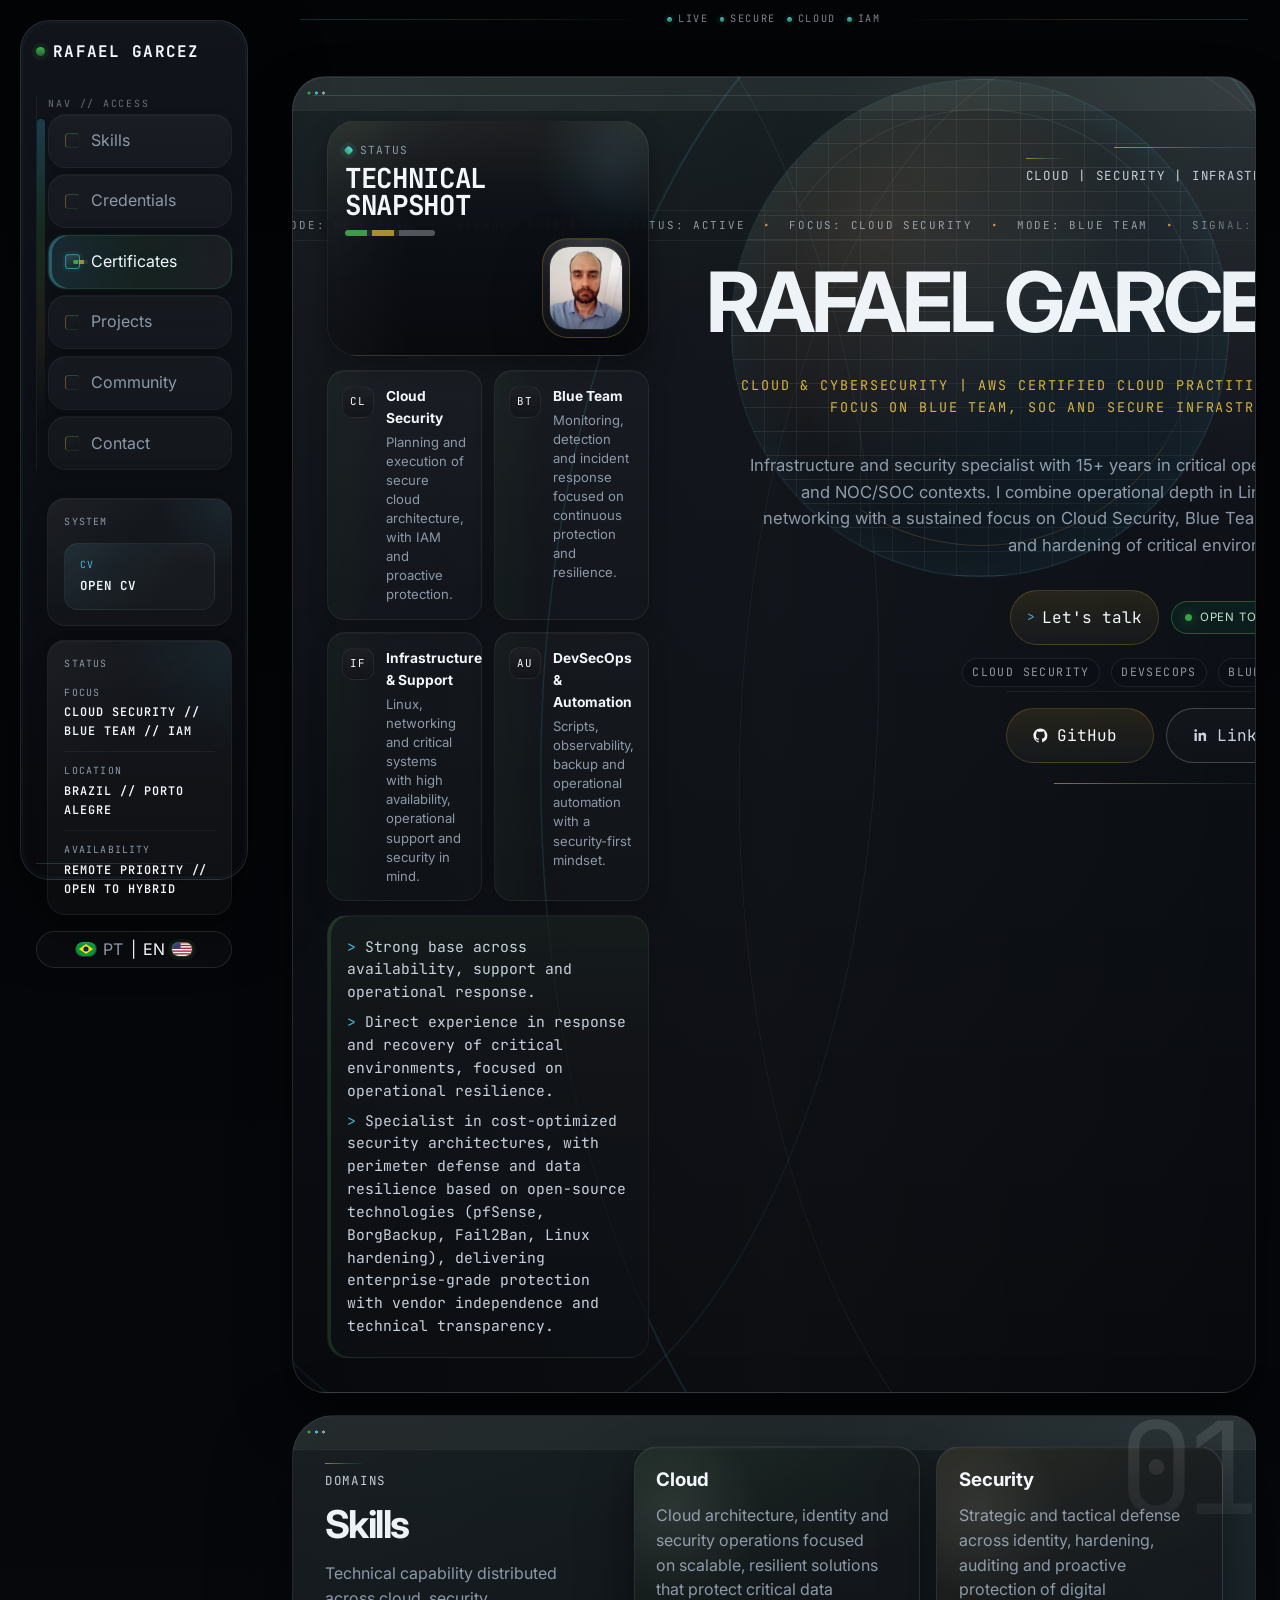
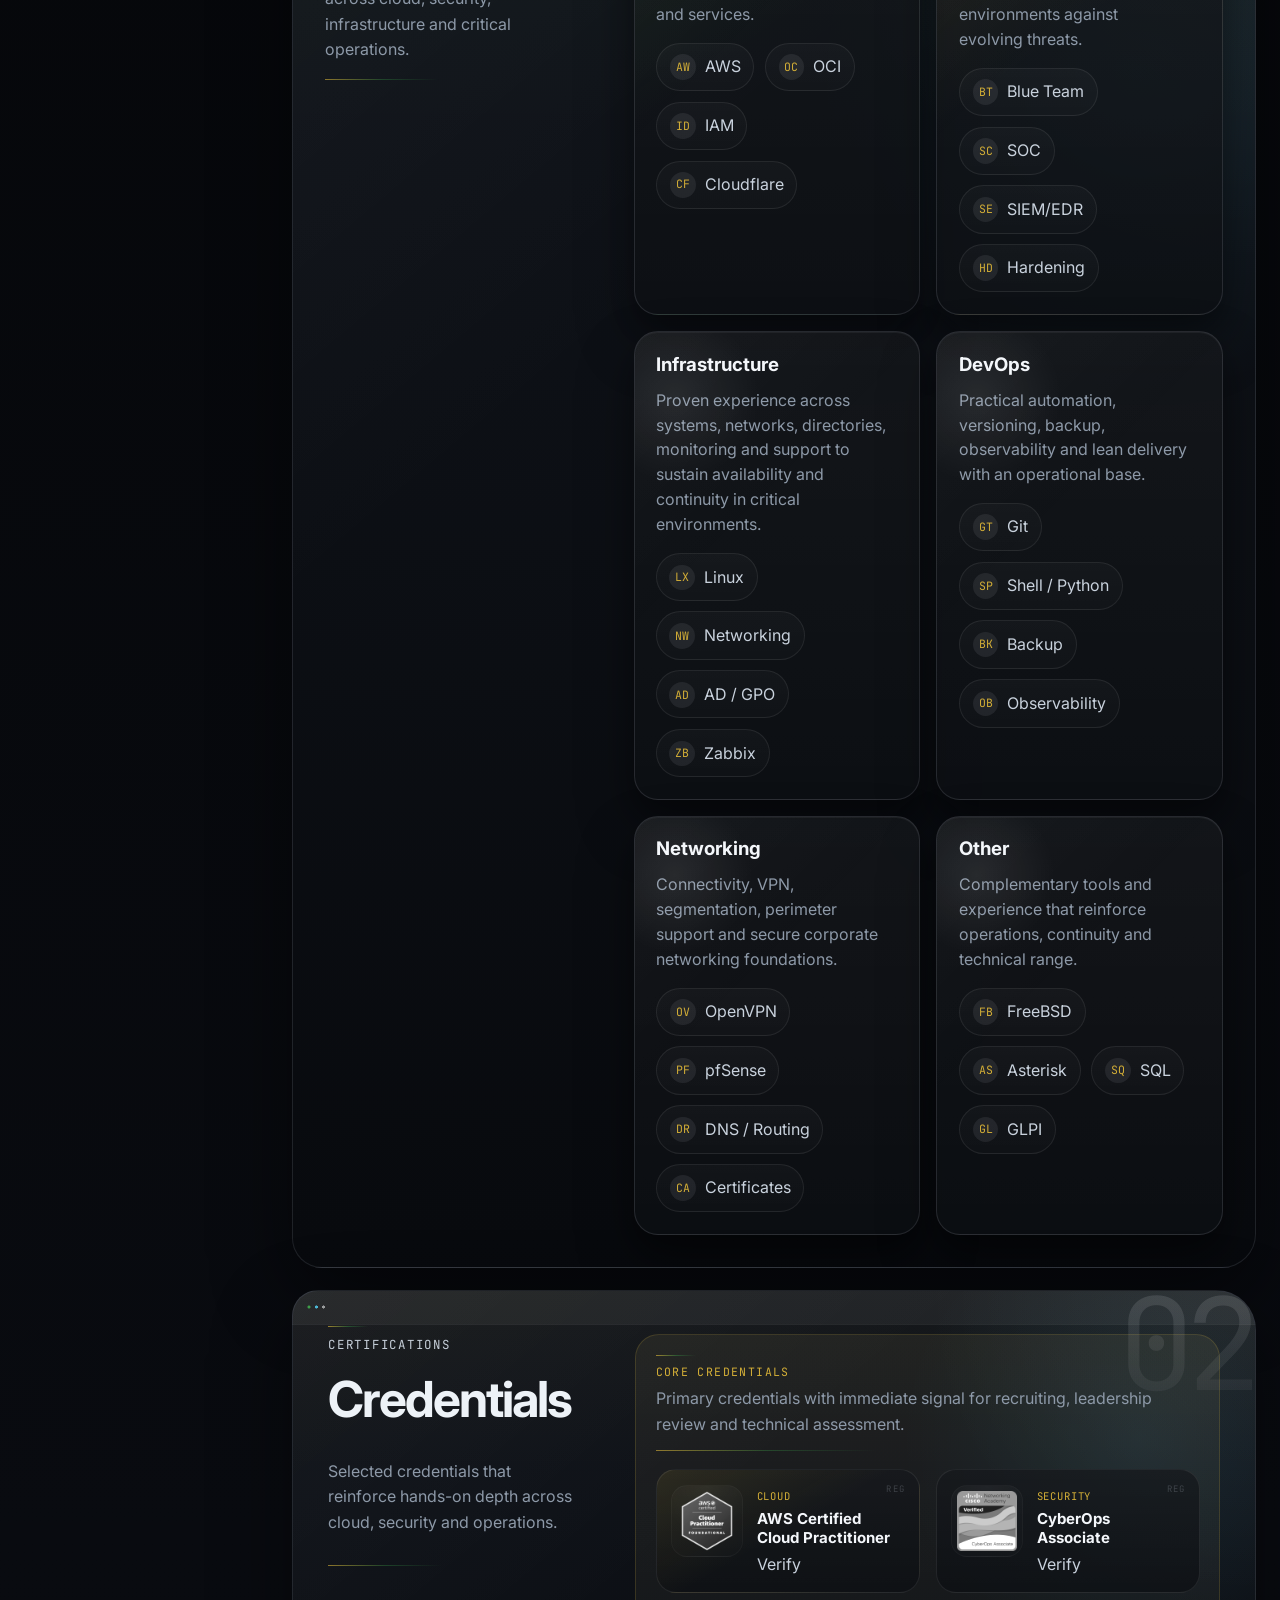
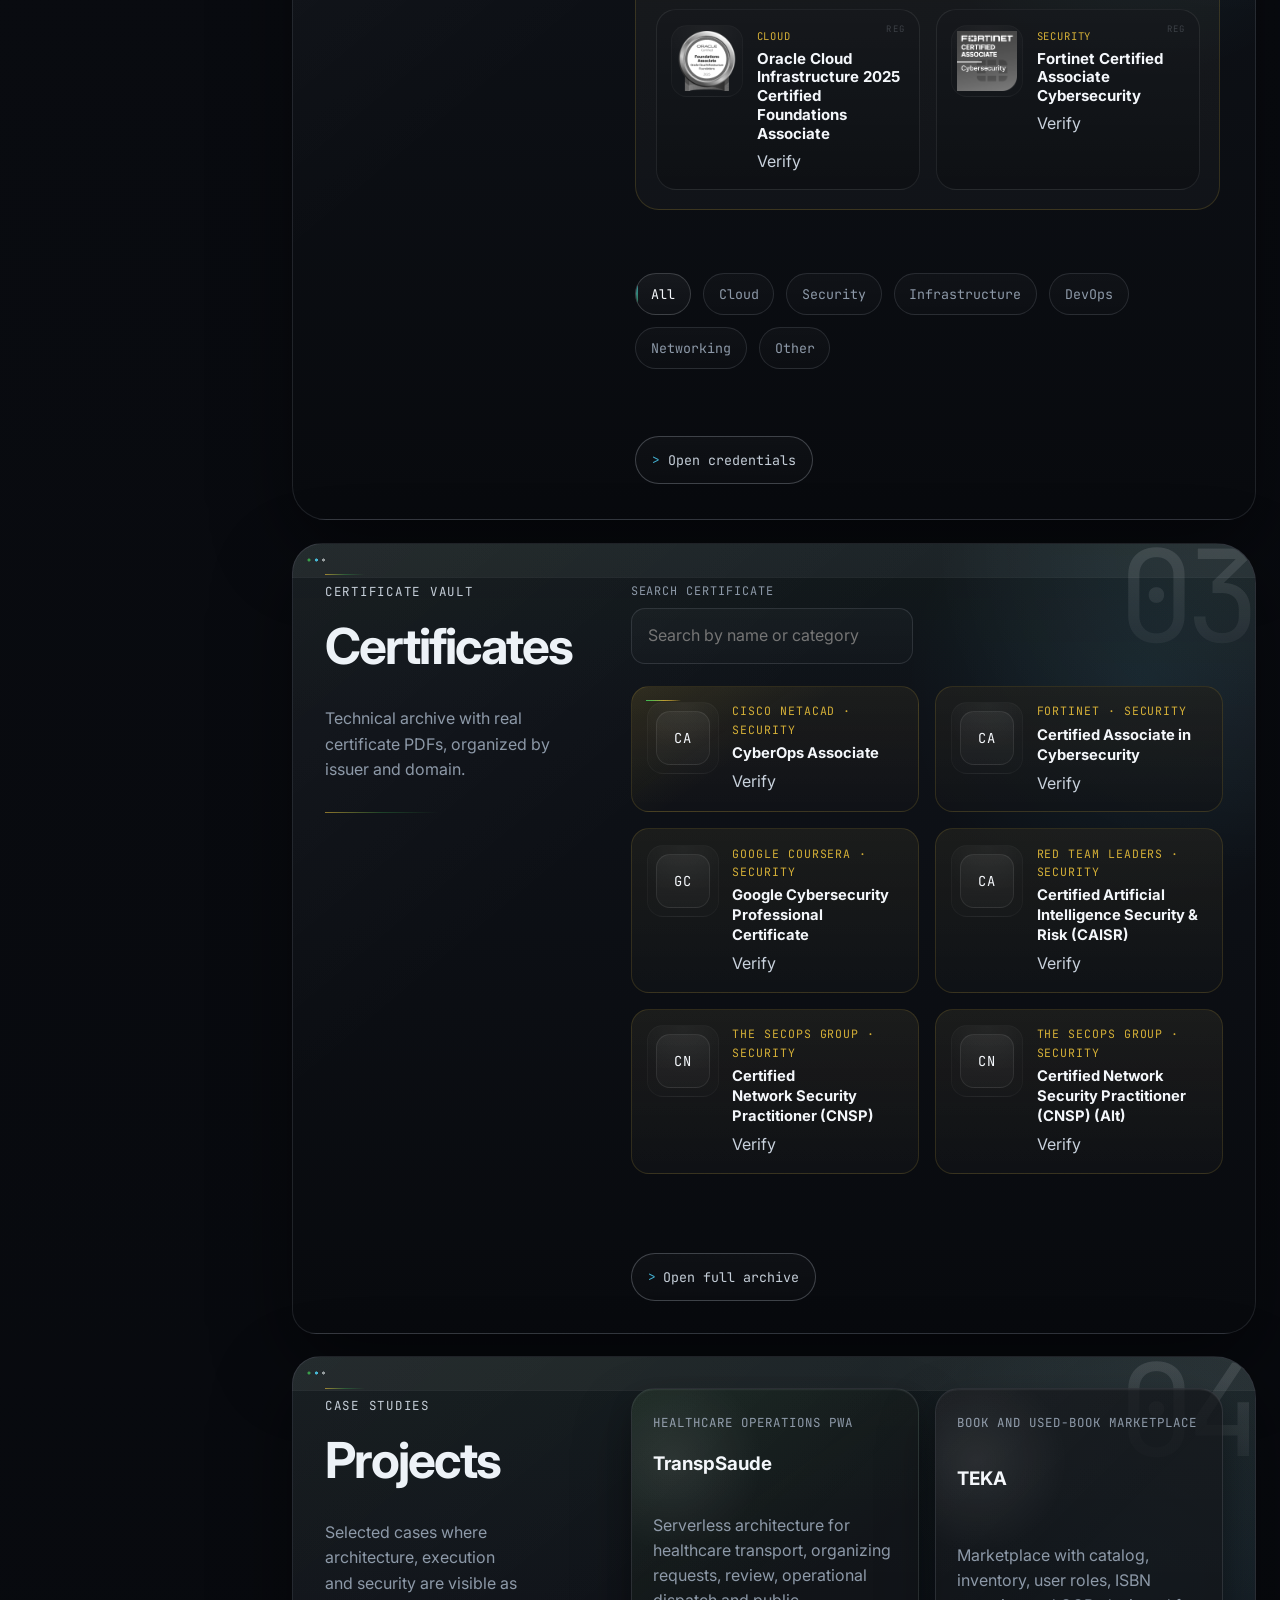
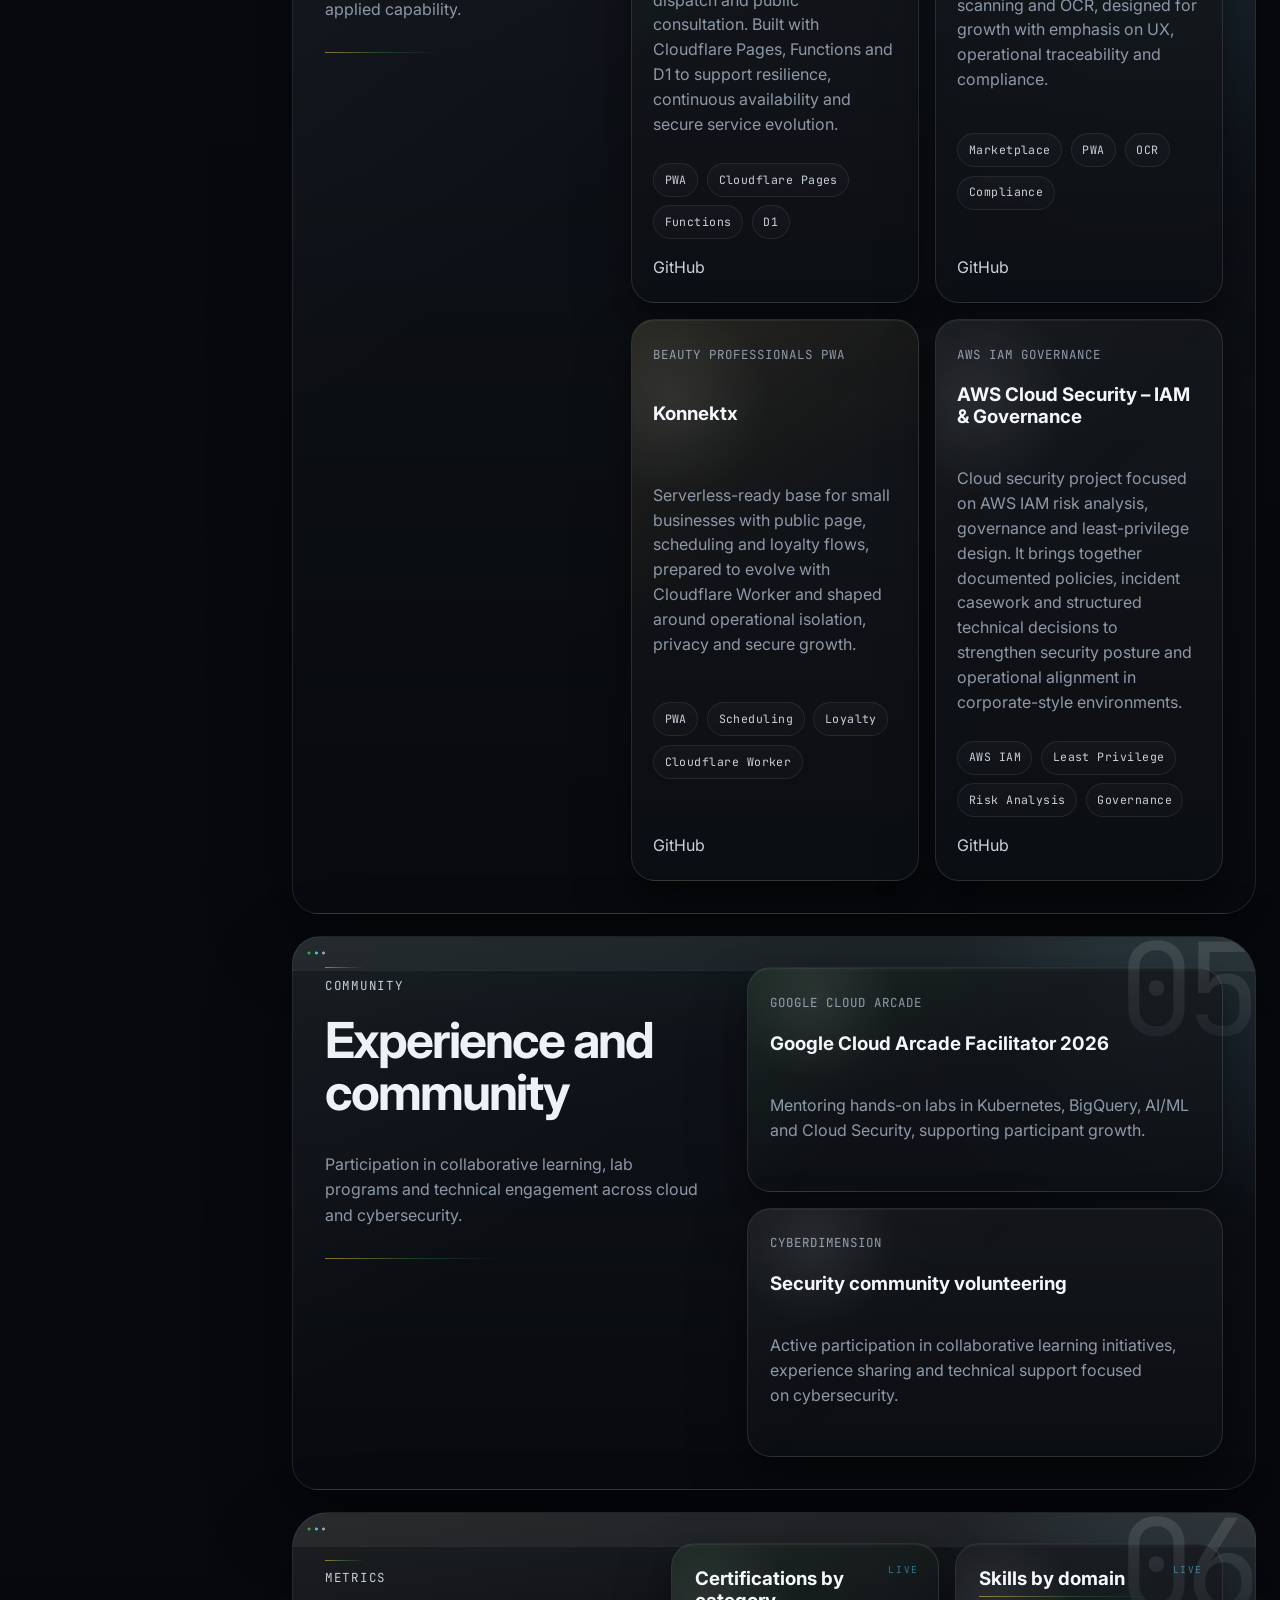
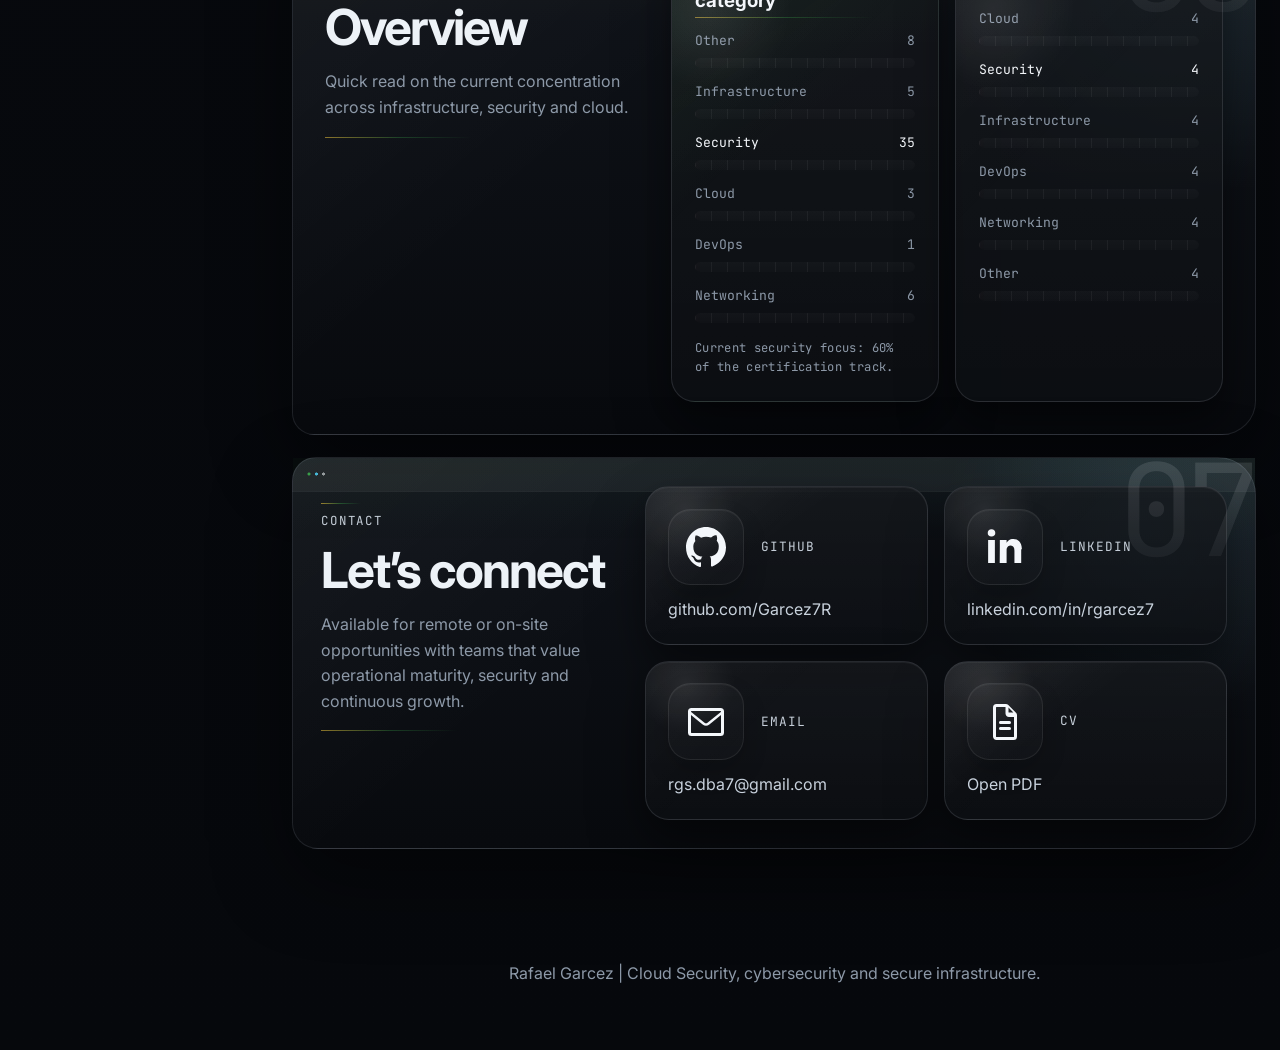
==== commit 96d624c0: "style: alinhar comunidade em colunas" ====
--- a/index.html
+++ b/index.html
@@ -249,7 +249,7 @@
       <!-- Community and mentoring track record. -->
       <section class="section section--community bento-span-3 fade-in" id="community">
         <div class="section-shell section-shell--community" data-section="05">
-          <div class="section-heading">
+          <div class="section-heading community-heading">
             <p class="eyebrow" data-i18n="community.eyebrow"></p>
             <h2 data-i18n="community.title"></h2>
             <p data-i18n="community.description"></p>
--- a/assets/css/styles.css
+++ b/assets/css/styles.css
@@ -1345,6 +1345,15 @@
   max-width: 44rem;
 }
 
+.section--community .section-shell {
+  grid-template-columns: minmax(0, 1fr) minmax(0, 1.2fr);
+  align-items: start;
+}
+
+.section--community .community-heading {
+  max-width: none;
+}
+
 .section--projects .project-grid {
   position: relative;
   z-index: 1;
@@ -3234,6 +3243,14 @@
     width: 100%;
   }
 
+  .community-grid {
+    grid-template-columns: 1fr;
+  }
+
+  .section--community .section-shell {
+    grid-template-columns: 1fr;
+  }
+
   .project-card:nth-child(2n),
   .project-card:nth-child(2n):hover {
     transform: none;
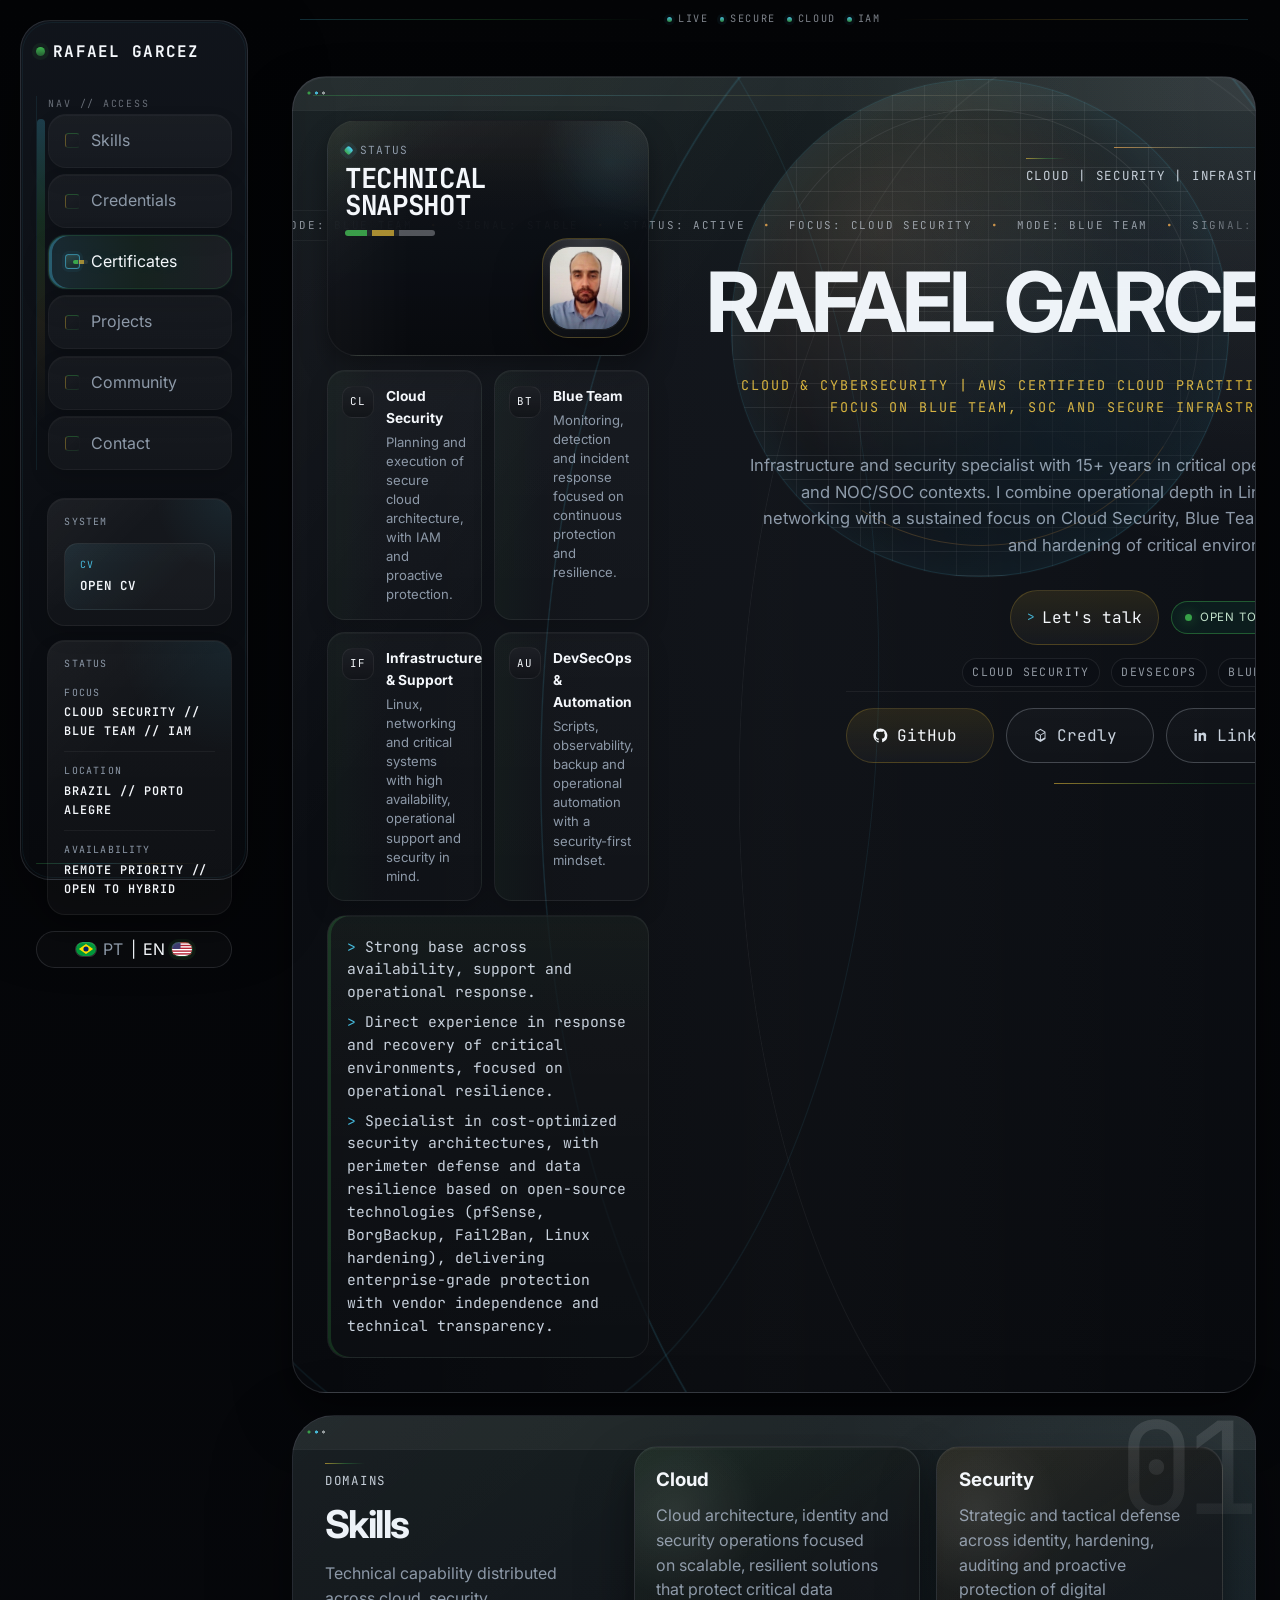
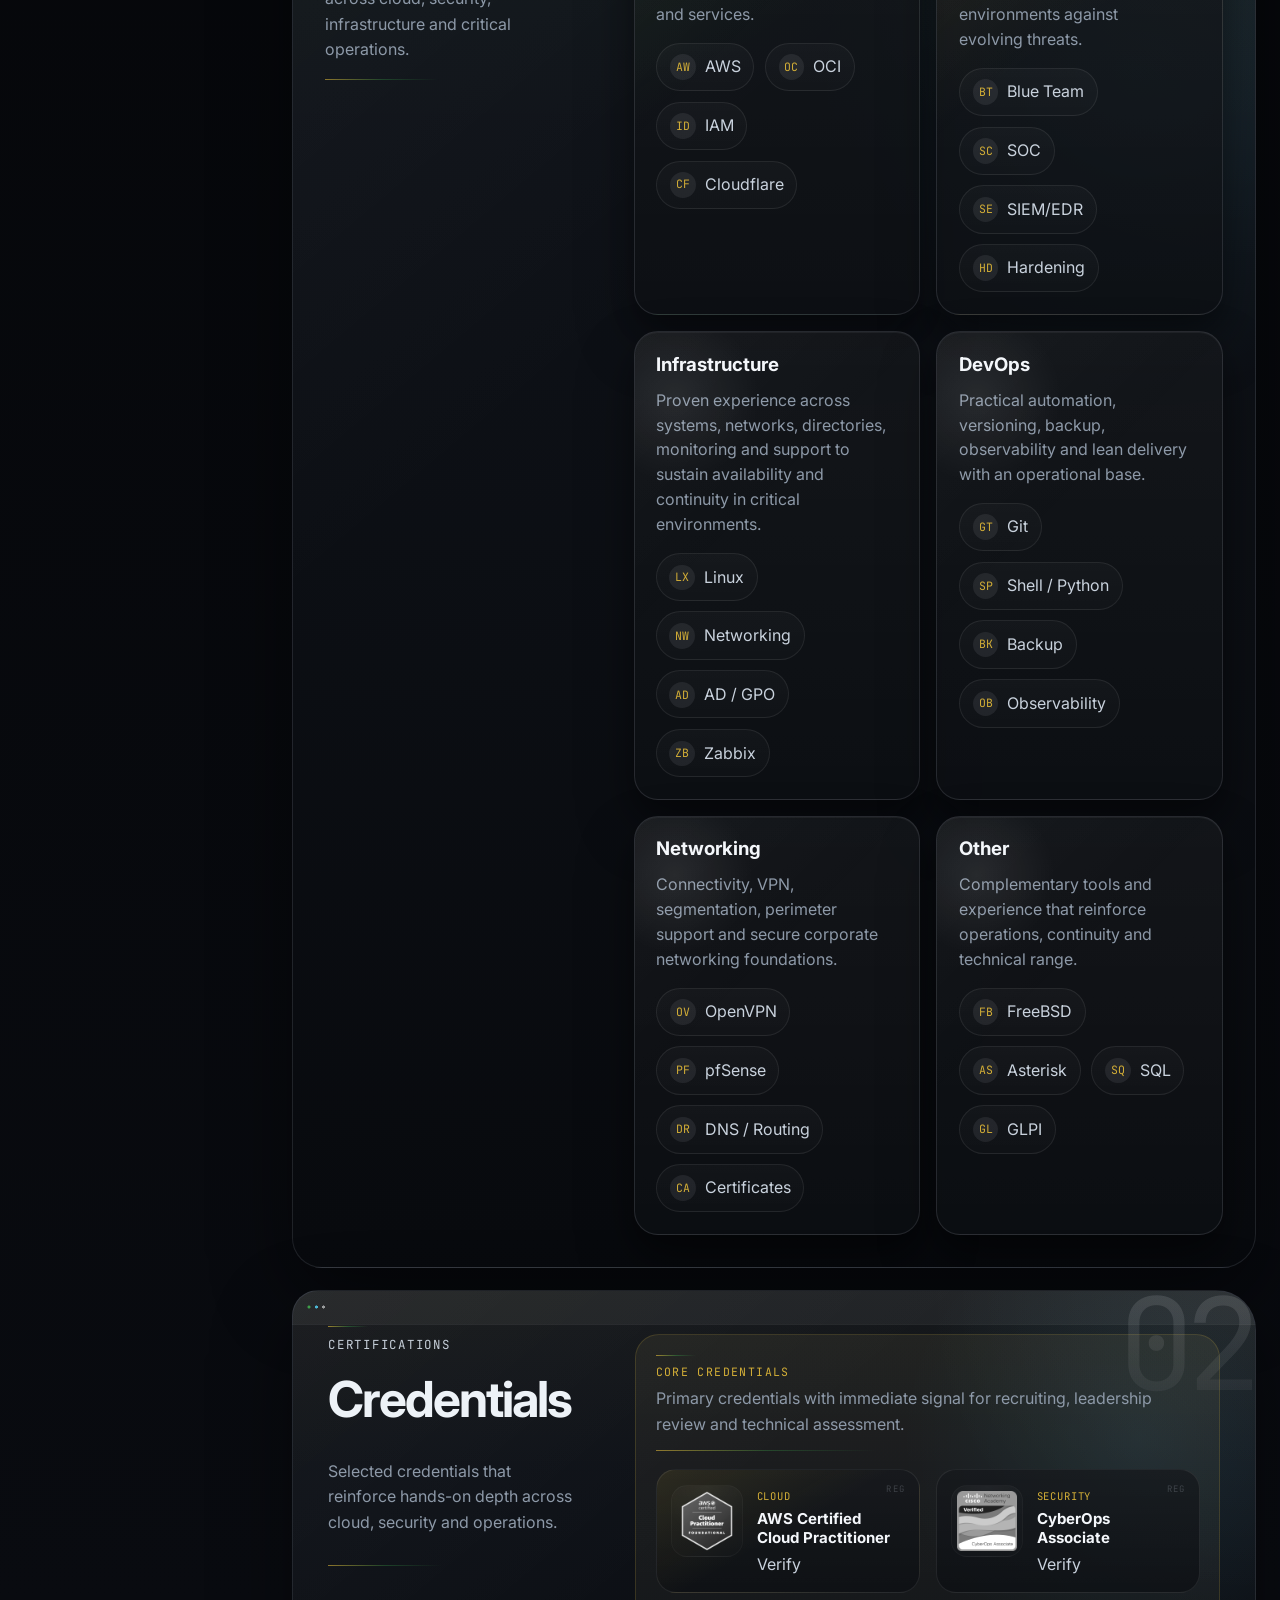
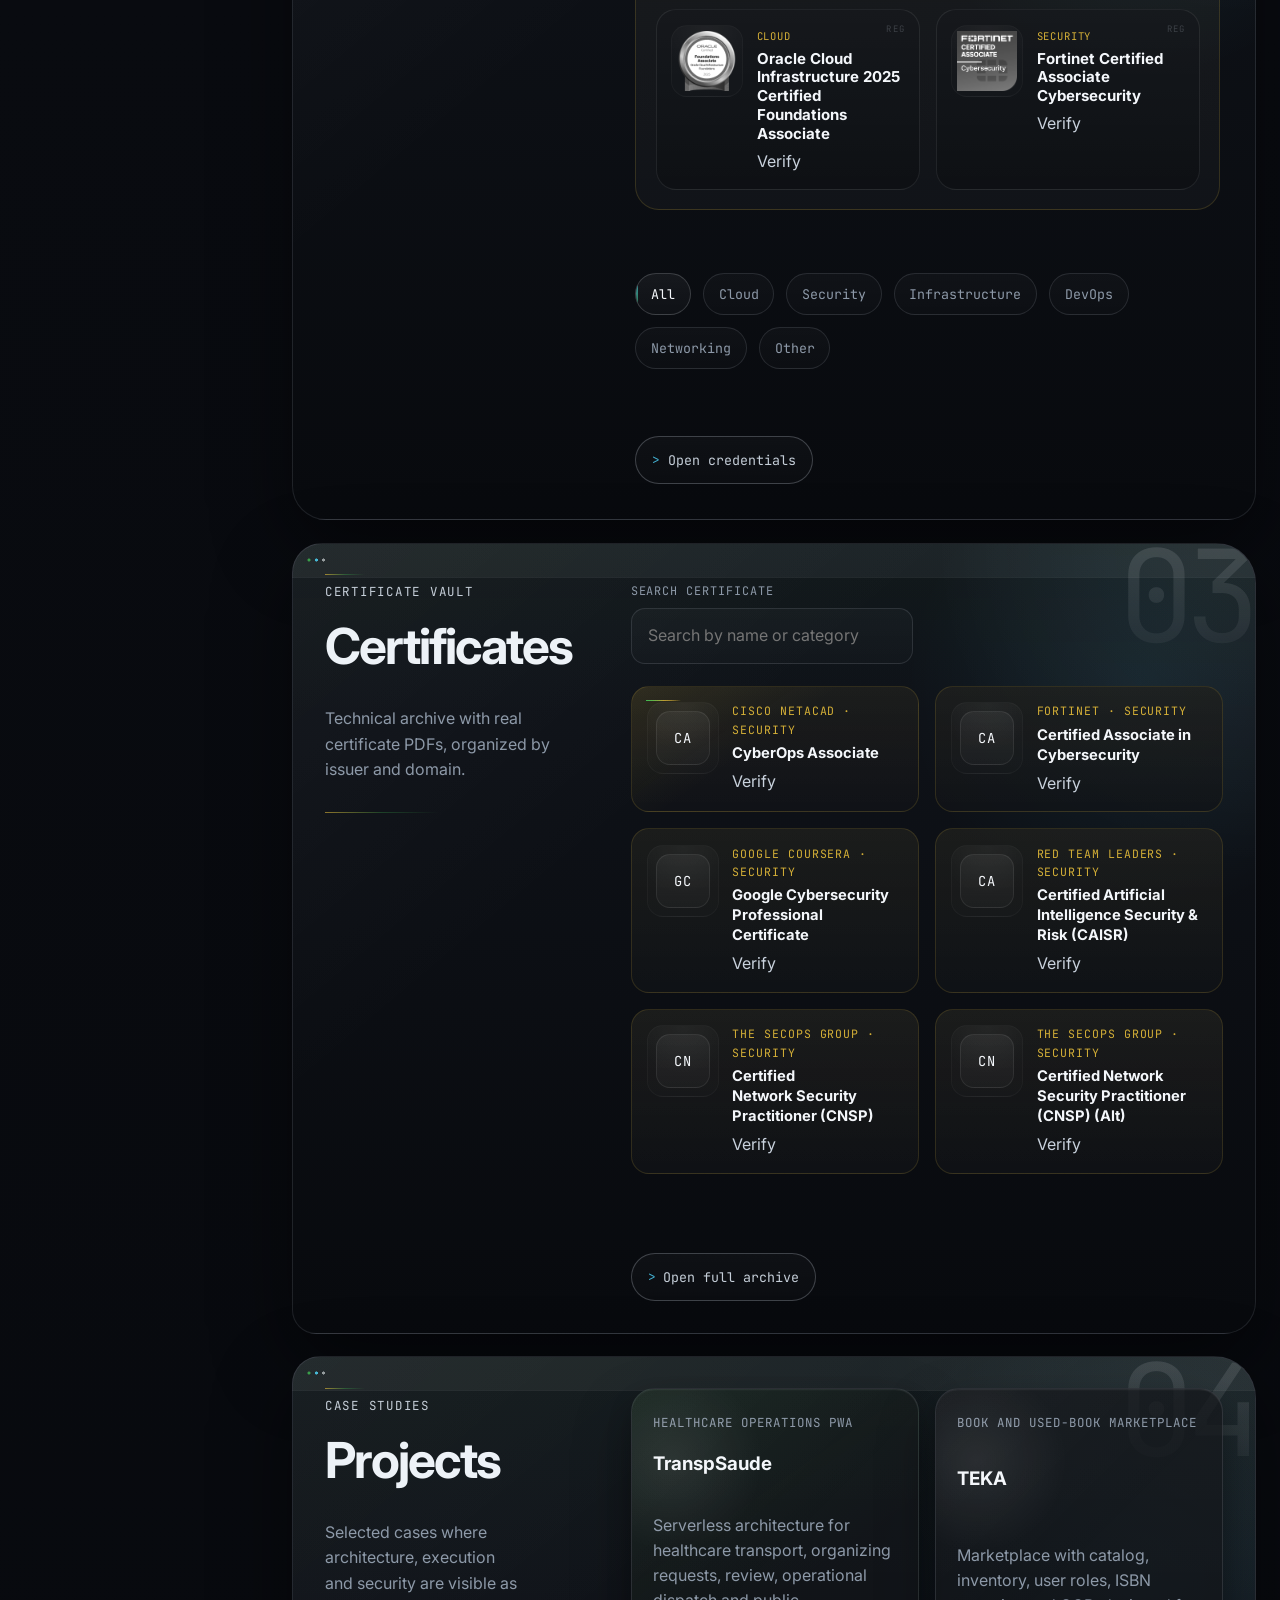
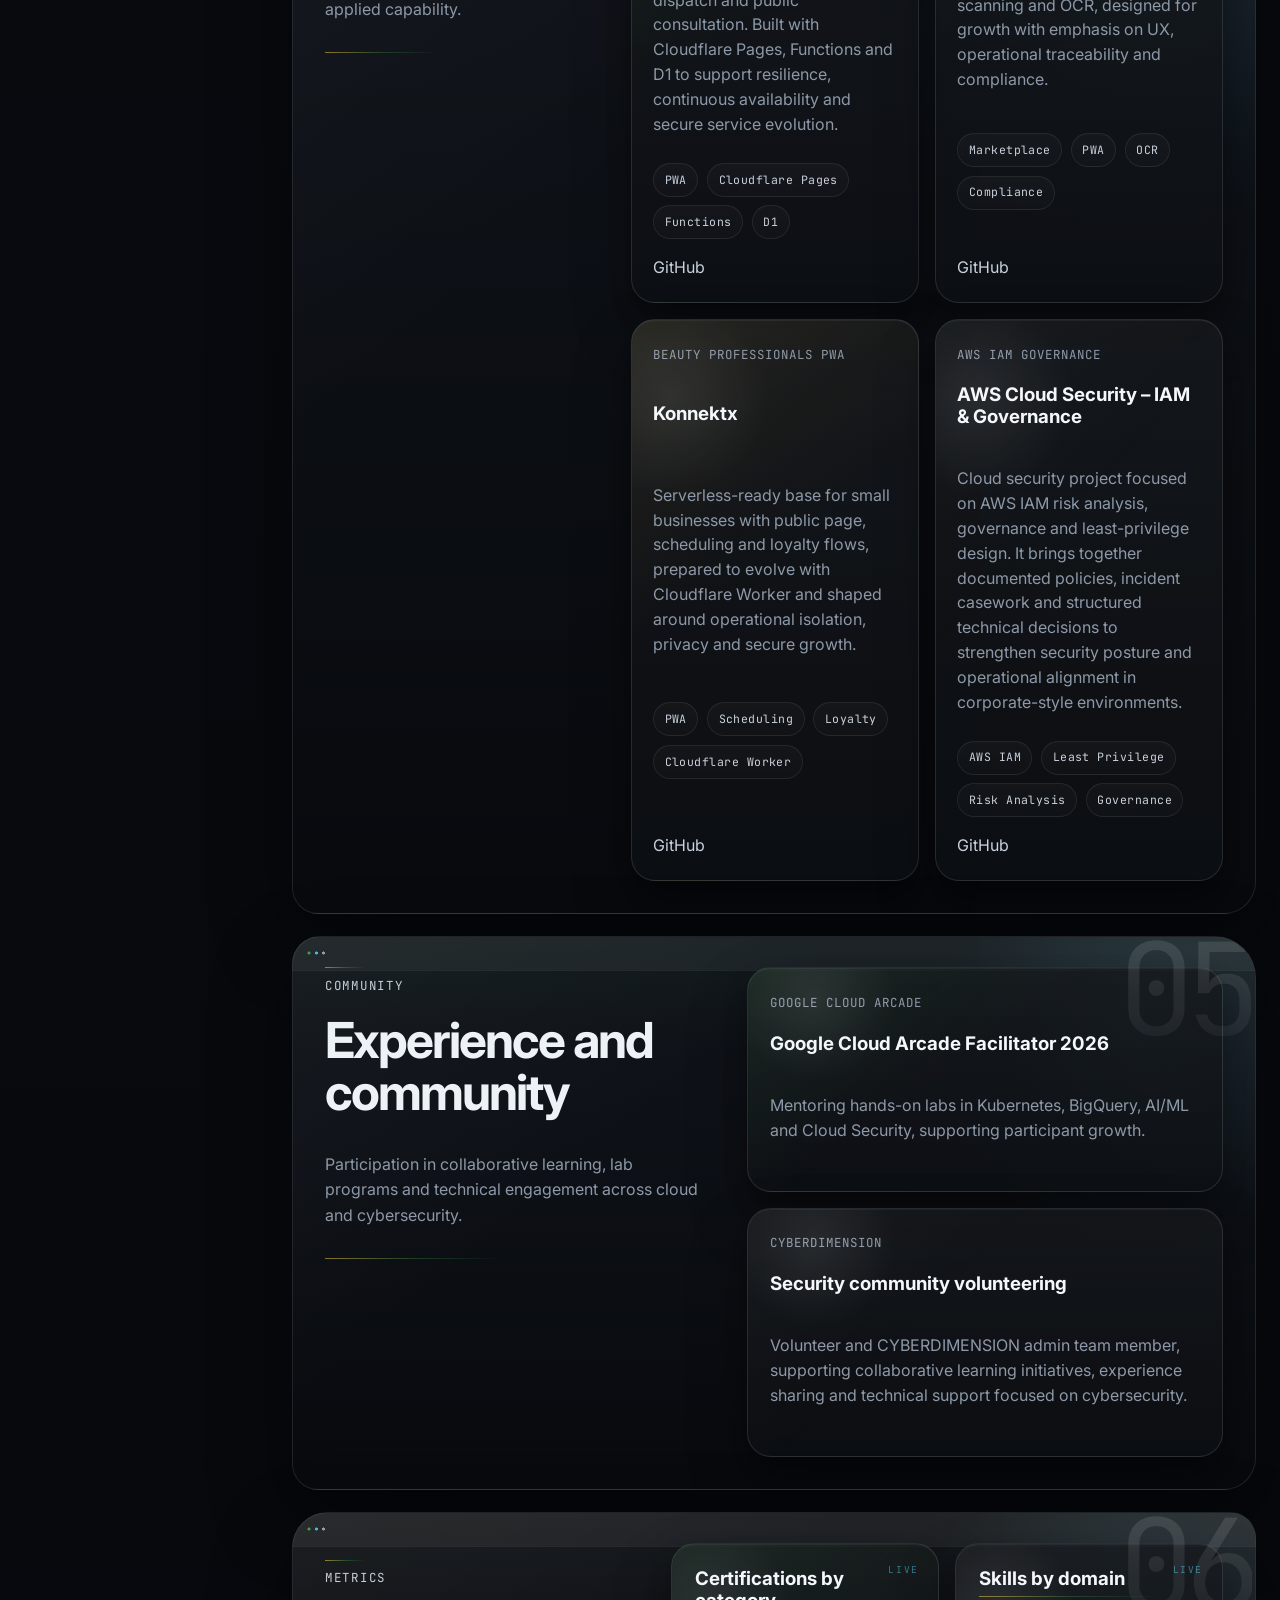
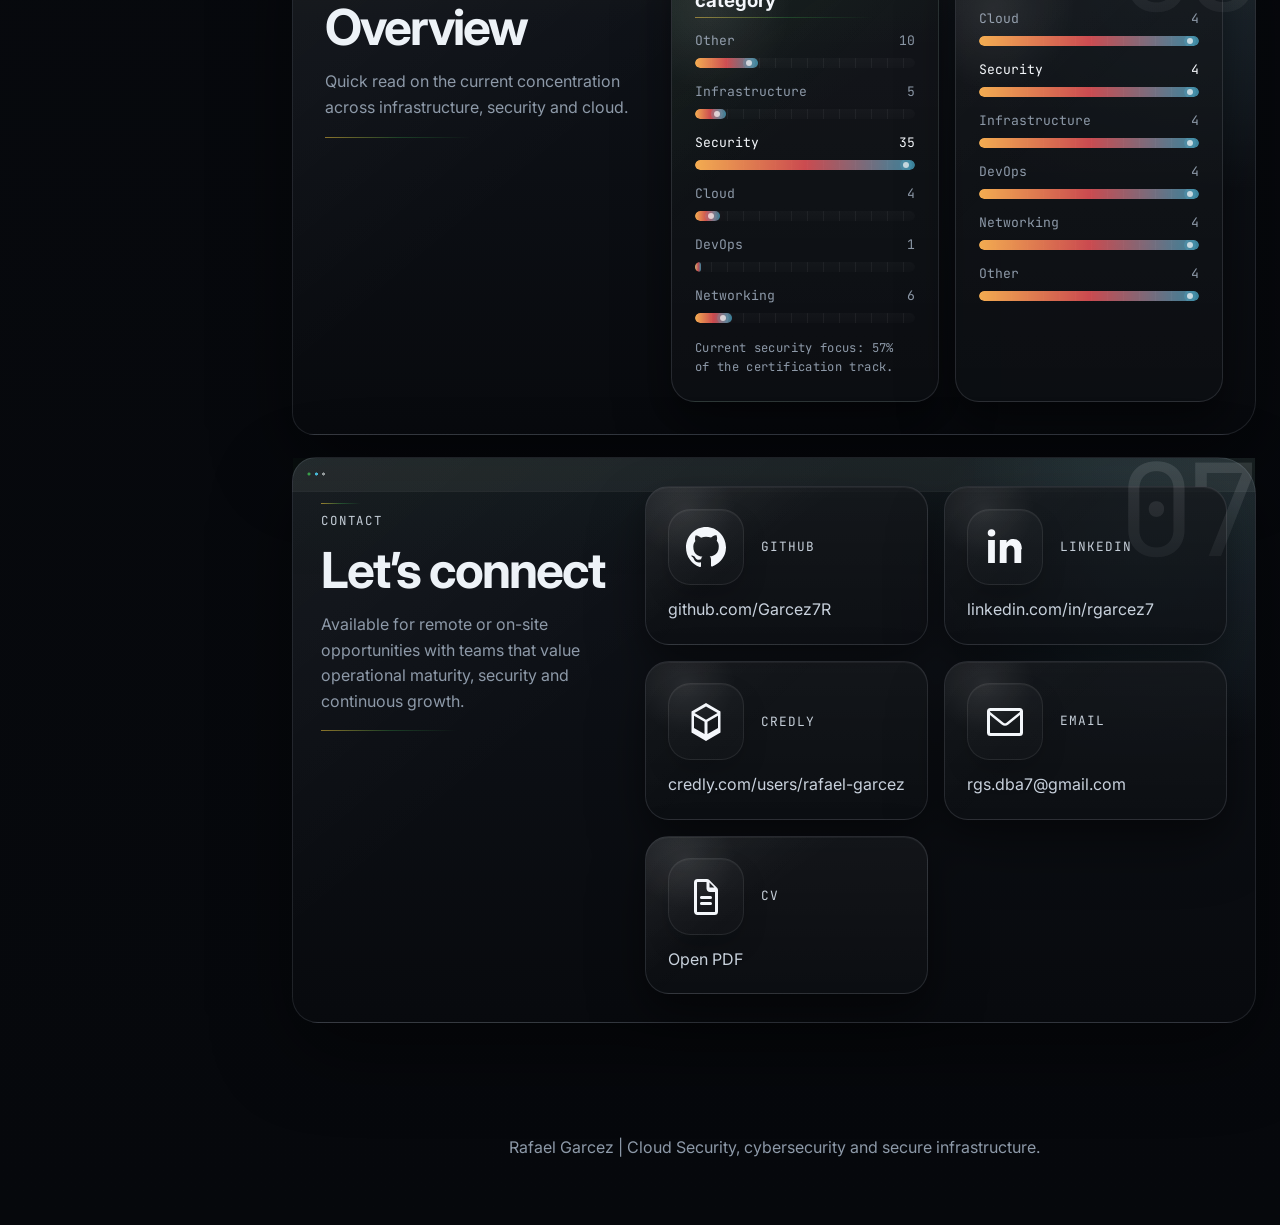
==== commit a41e446d: "feat: adicionar link do credly ao portfolio" ====
--- a/index.html
+++ b/index.html
@@ -131,6 +131,14 @@
                 </span>
                 GitHub
               </a>
+              <a class="button button--icon" href="https://www.credly.com/users/rafael-garcez" target="_blank" rel="noreferrer">
+                <span class="button__icon" aria-hidden="true">
+                  <svg viewBox="0 0 24 24" focusable="false" aria-hidden="true">
+                    <path d="M12 2.5 4.75 6.7v10.6L12 21.5l7.25-4.2V6.7L12 2.5Zm0 1.73 5.75 3.33L12 10.9 6.25 7.56 12 4.23Zm-6 4.63 5.25 3.05v6.1L6 14.96V8.86Zm6.75 9.15v-6.1L18 8.86v6.1l-5.25 3.05Z" fill="currentColor"/>
+                  </svg>
+                </span>
+                Credly
+              </a>
               <a class="button button--icon" href="https://www.linkedin.com/in/rgarcez7/" target="_blank" rel="noreferrer">
                 <span class="button__icon" aria-hidden="true">
                   <svg viewBox="0 0 24 24" focusable="false" aria-hidden="true">
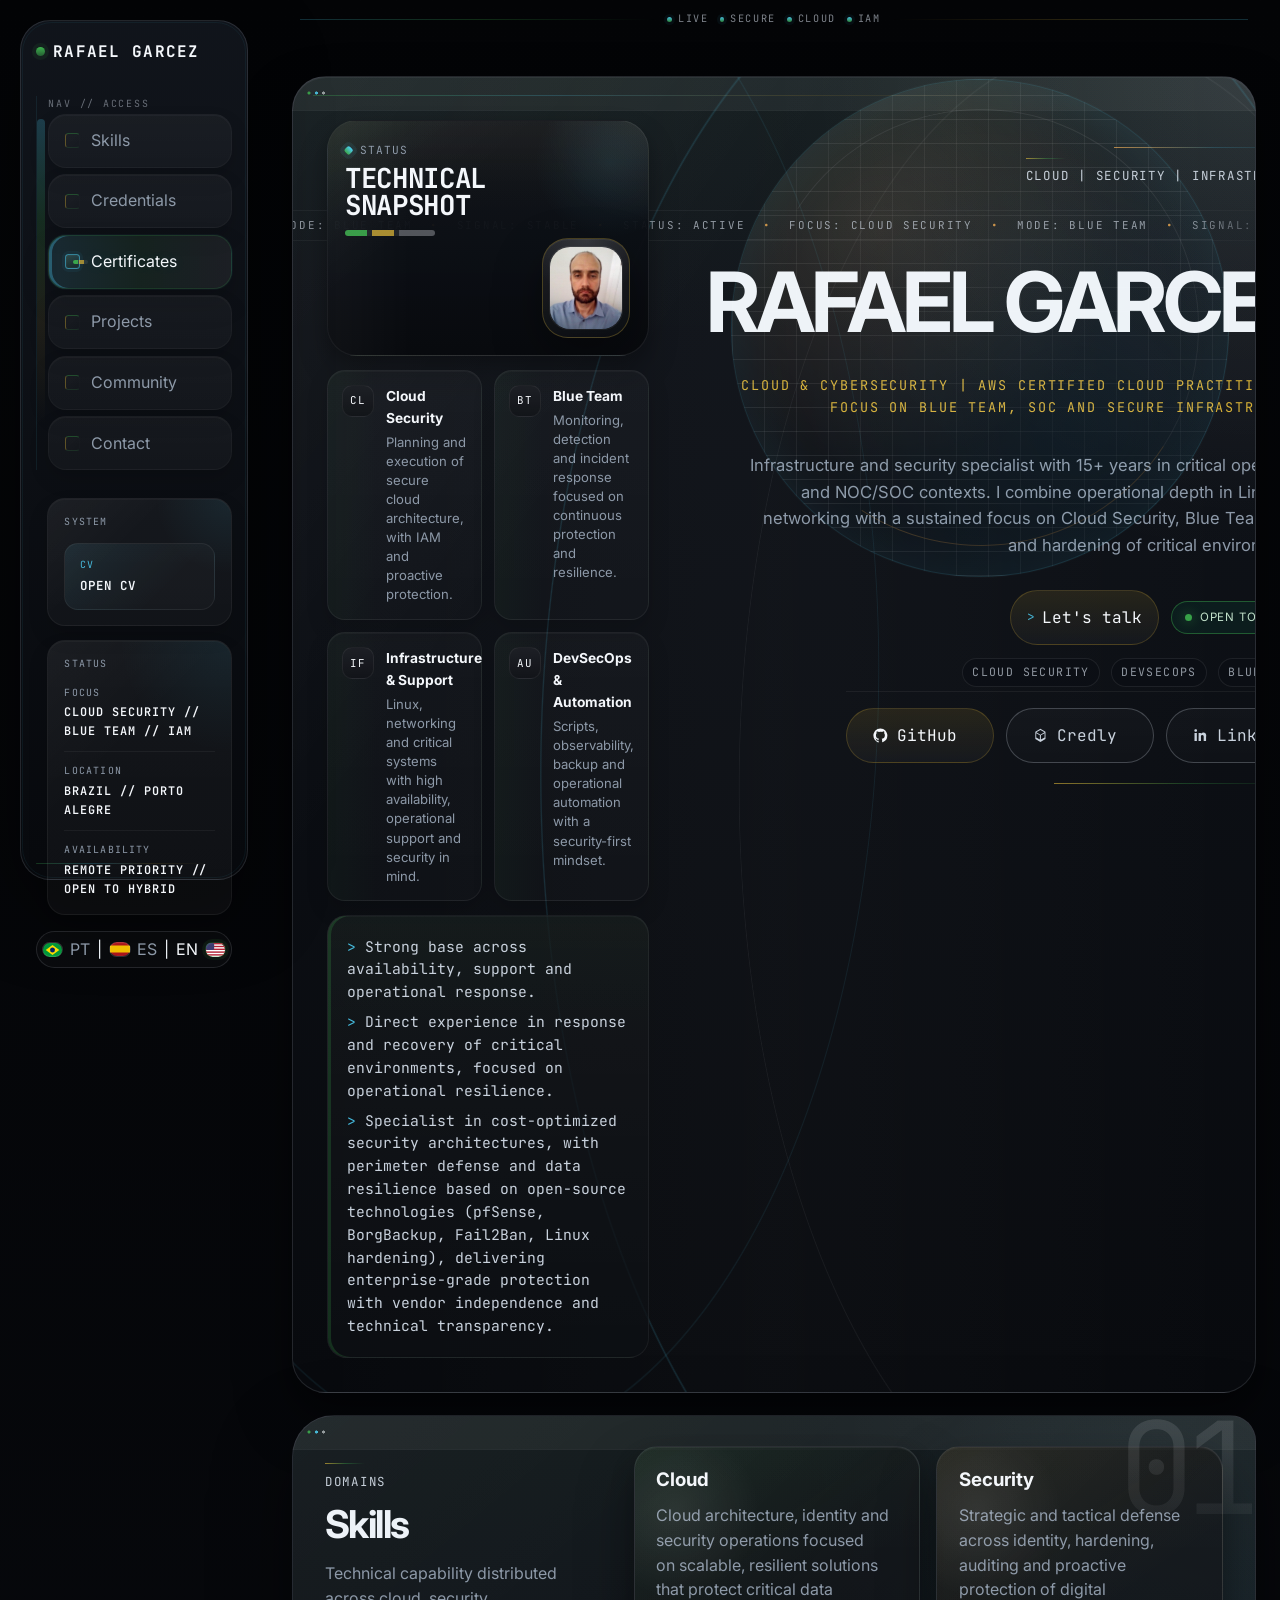
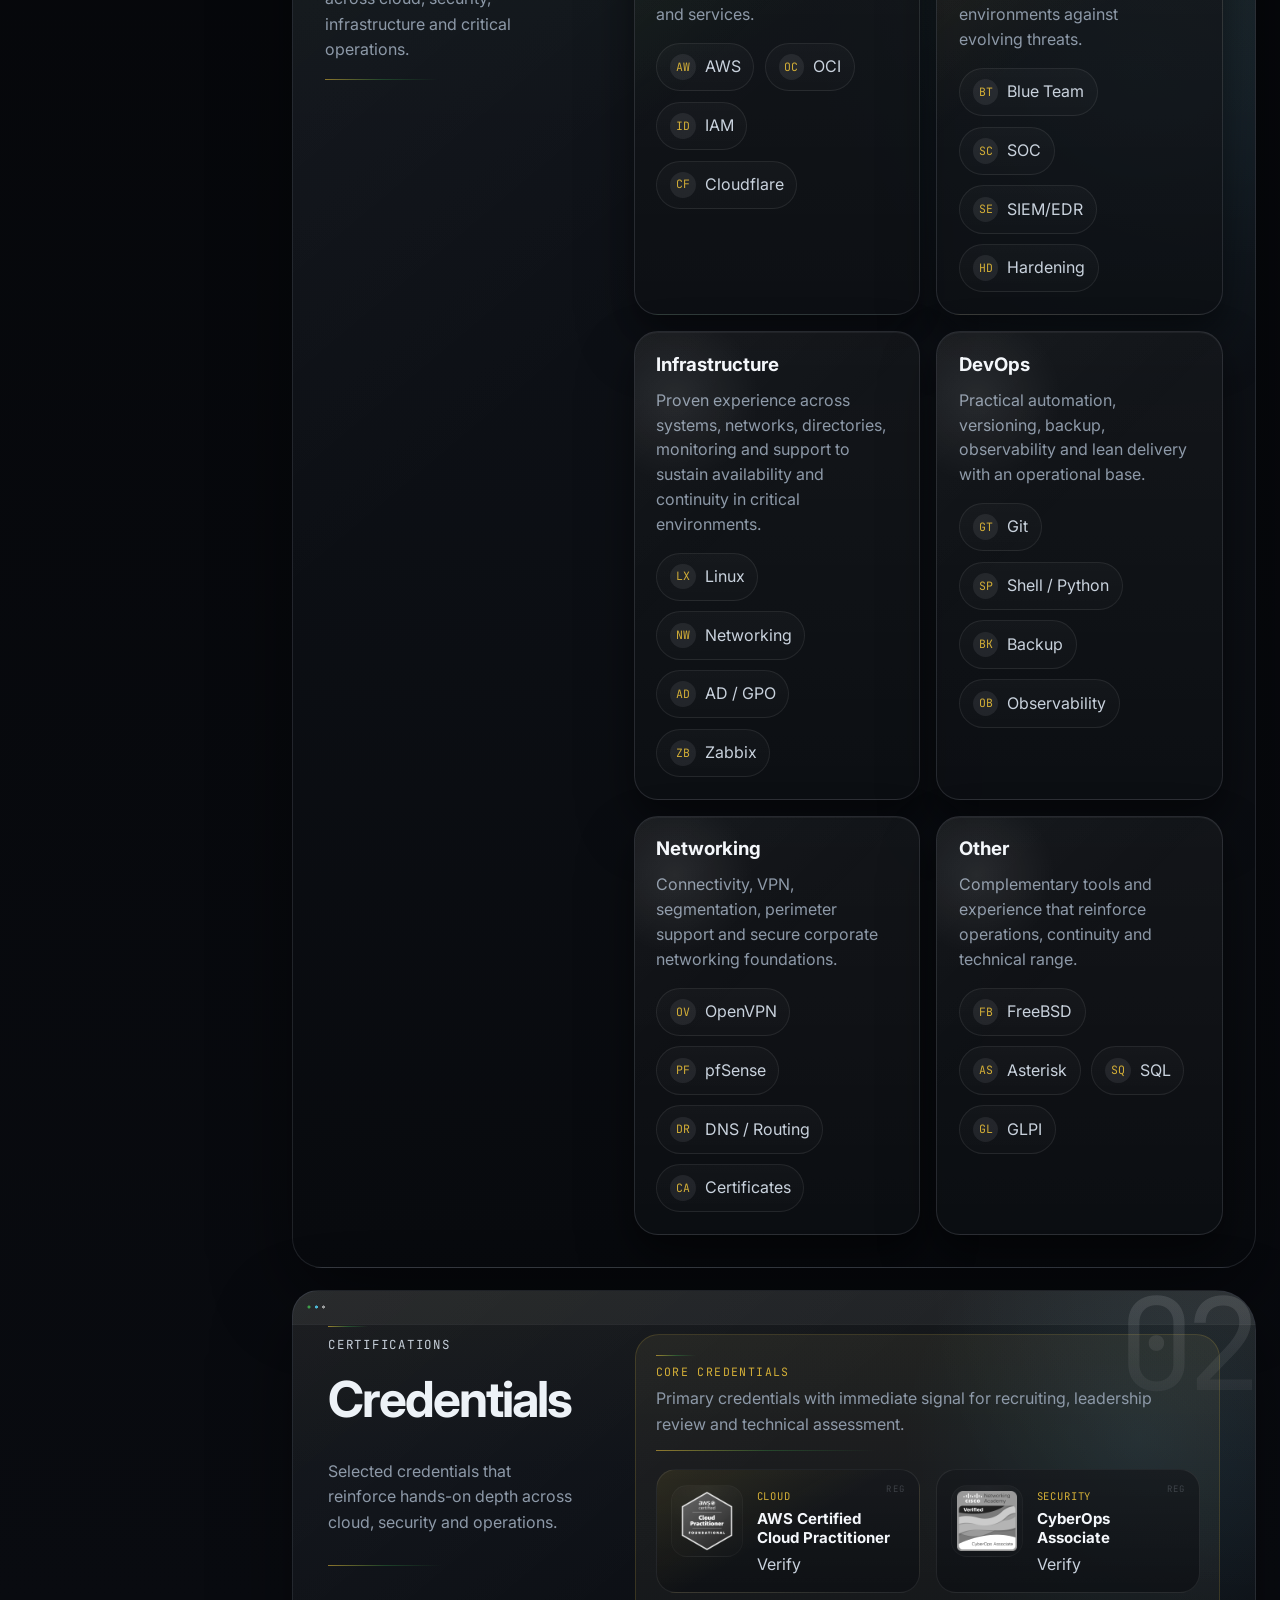
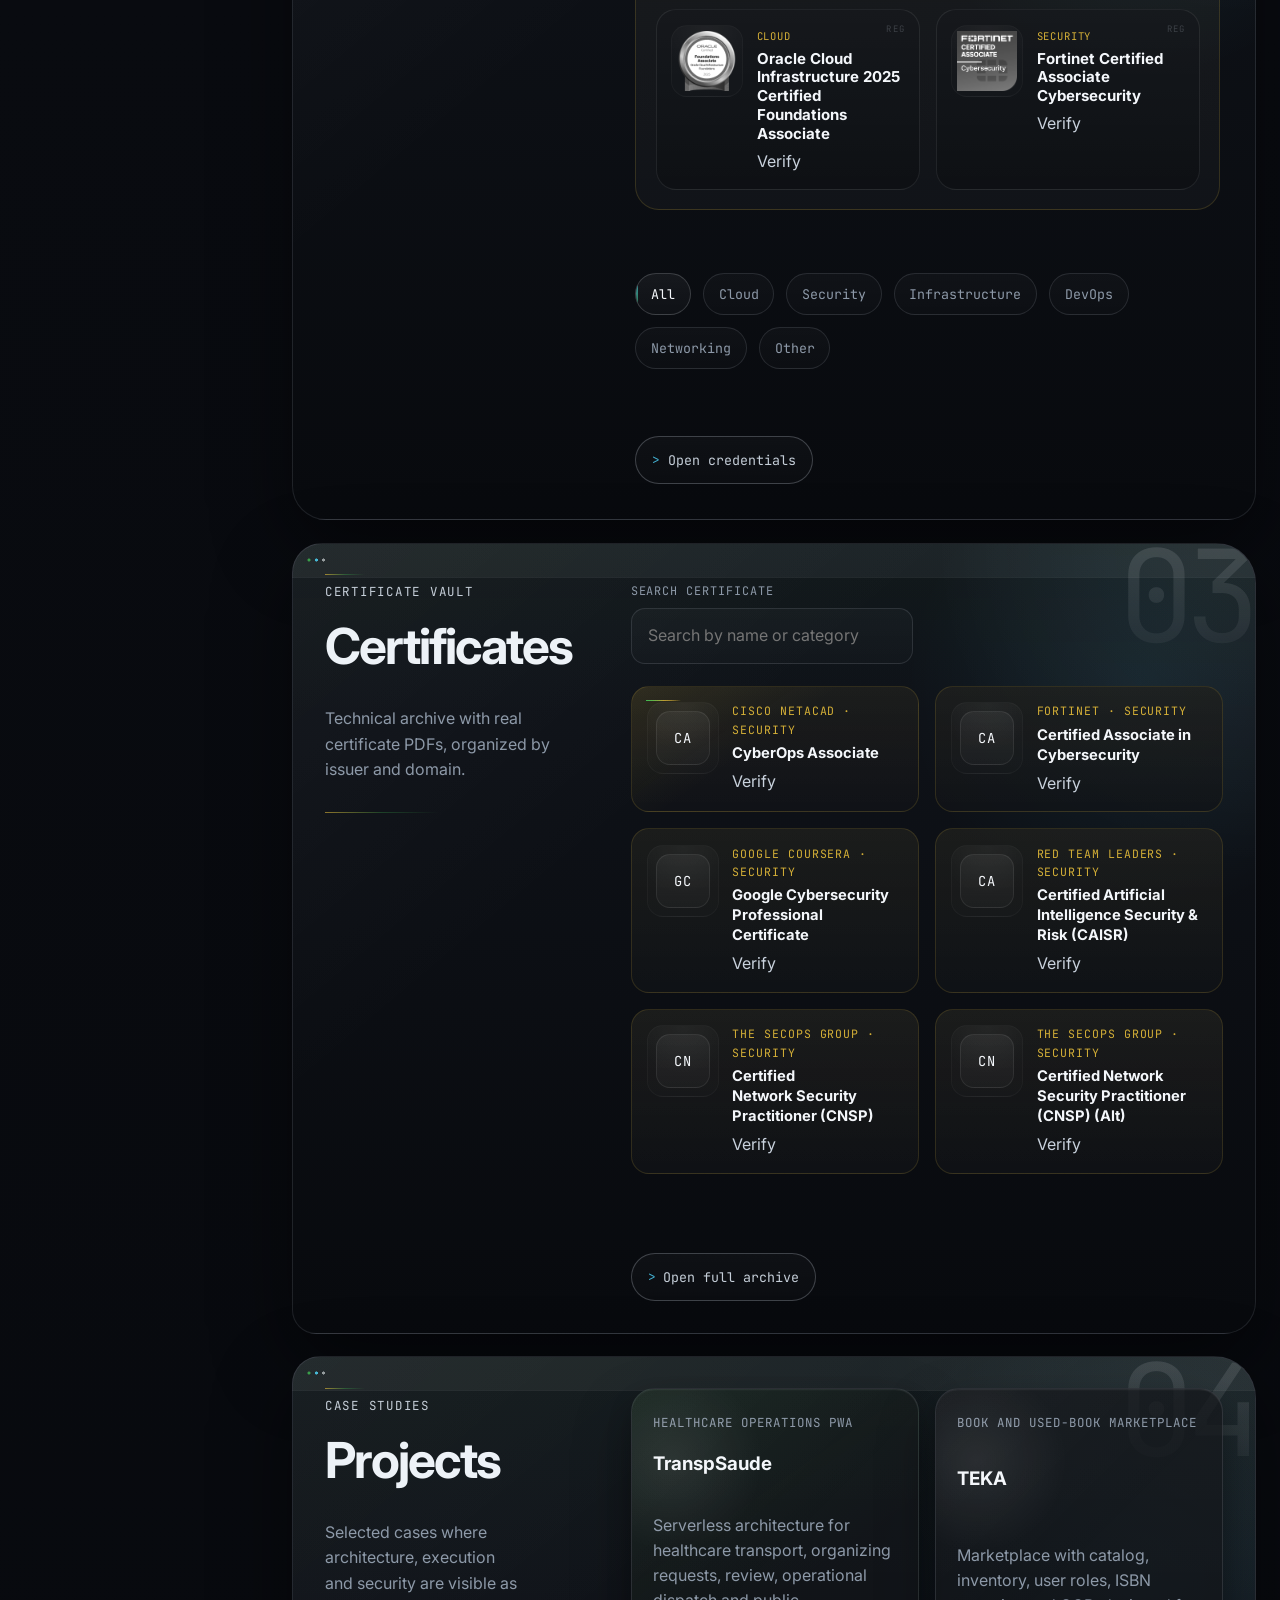
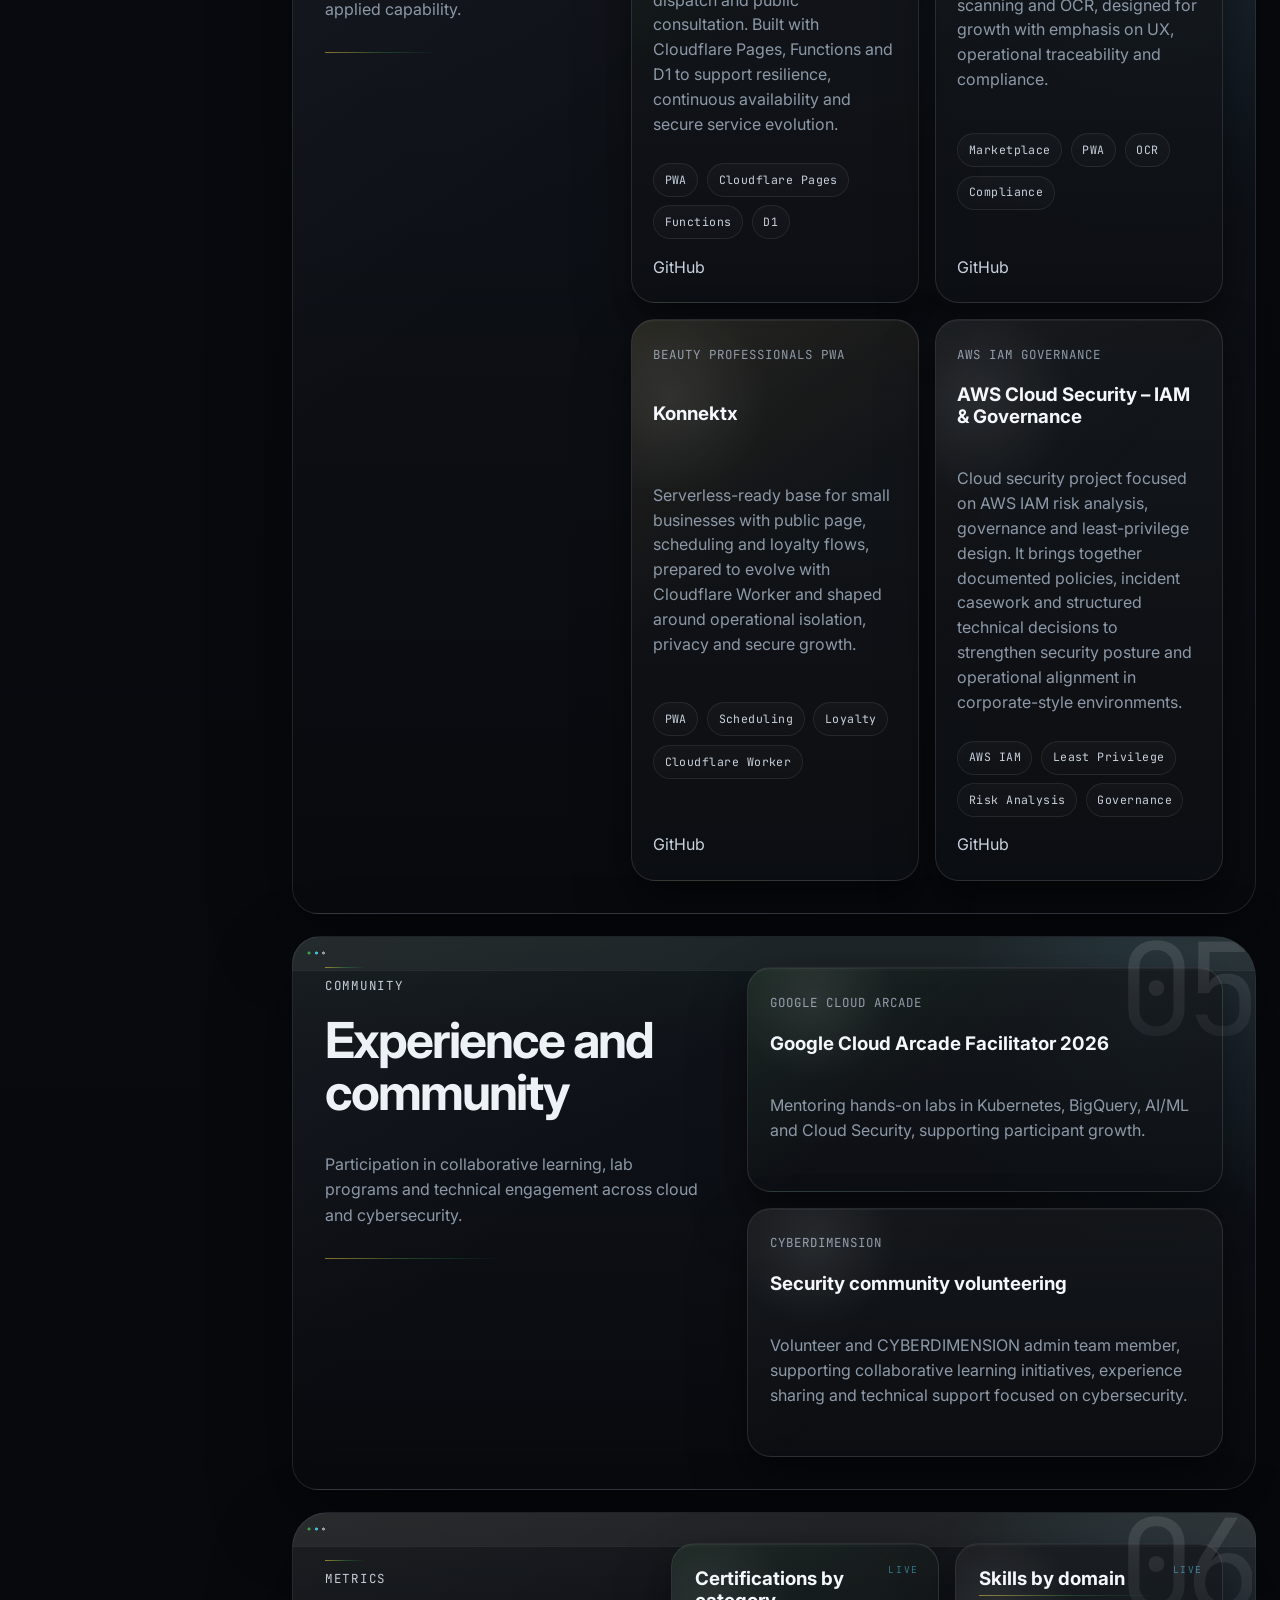
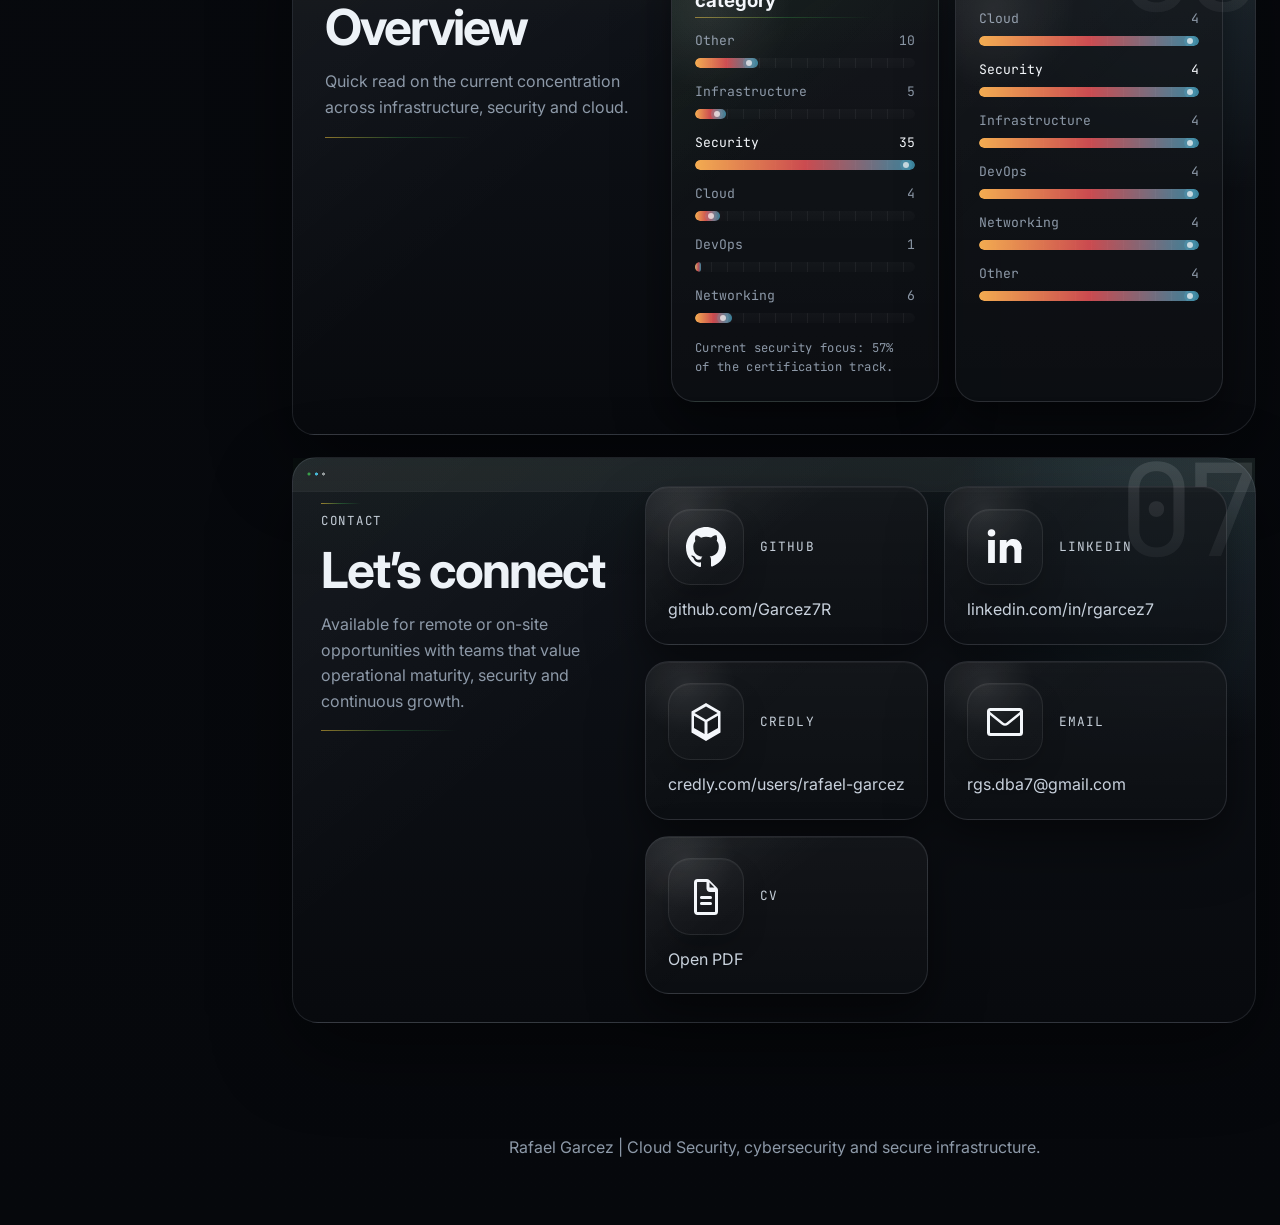
==== commit 4af09680: "feat: adicionar localizacao em espanhol ao portfolio" ====
--- a/index.html
+++ b/index.html
@@ -22,6 +22,7 @@
     <meta property="og:image:height" content="630" />
     <meta property="og:locale" content="pt_BR" />
     <meta property="og:locale:alternate" content="en_US" />
+    <meta property="og:locale:alternate" content="es_ES" />
     <meta name="twitter:card" content="summary_large_image" />
     <meta name="twitter:title" content="Rafael Garcez | Tech Portfolio" />
     <meta
@@ -95,6 +96,8 @@
       </div>
       <div class="lang-switch" aria-label="Language switcher">
         <button type="button" data-lang-btn="pt"><span class="flag flag--br" aria-hidden="true"></span> PT</button>
+        <span>|</span>
+        <button type="button" data-lang-btn="es"><span class="flag flag--es" aria-hidden="true"></span> ES</button>
         <span>|</span>
         <button type="button" data-lang-btn="en">EN <span class="flag flag--us" aria-hidden="true"></span></button>
       </div>
--- a/assets/css/styles.css
+++ b/assets/css/styles.css
@@ -382,6 +382,10 @@
   background-image: url("data:image/svg+xml,%3Csvg xmlns='http://www.w3.org/2000/svg' viewBox='0 0 28 20'%3E%3Crect width='28' height='20' rx='10' fill='%23009739'/%3E%3Cpath d='M14 3 24 10 14 17 4 10Z' fill='%23FEDD00'/%3E%3Ccircle cx='14' cy='10' r='3.6' fill='%23012369'/%3E%3C/svg%3E");
 }
 
+.lang-switch button .flag--es {
+  background-image: url("data:image/svg+xml,%3Csvg xmlns='http://www.w3.org/2000/svg' viewBox='0 0 28 20'%3E%3Crect width='28' height='20' rx='10' fill='%23AA151B'/%3E%3Crect y='5' width='28' height='10' fill='%23F1BF00'/%3E%3C/svg%3E");
+}
+
 .lang-switch button .flag--us {
   background-image: url("data:image/svg+xml,%3Csvg xmlns='http://www.w3.org/2000/svg' viewBox='0 0 28 20'%3E%3Crect width='28' height='20' rx='10' fill='%23ffffff'/%3E%3Cg fill='%23B22234'%3E%3Crect y='0' width='28' height='2'/%3E%3Crect y='4' width='28' height='2'/%3E%3Crect y='8' width='28' height='2'/%3E%3Crect y='12' width='28' height='2'/%3E%3Crect y='16' width='28' height='2'/%3E%3C/g%3E%3Crect width='12' height='10' rx='2' fill='%233C3B6E'/%3E%3C/svg%3E");
 }
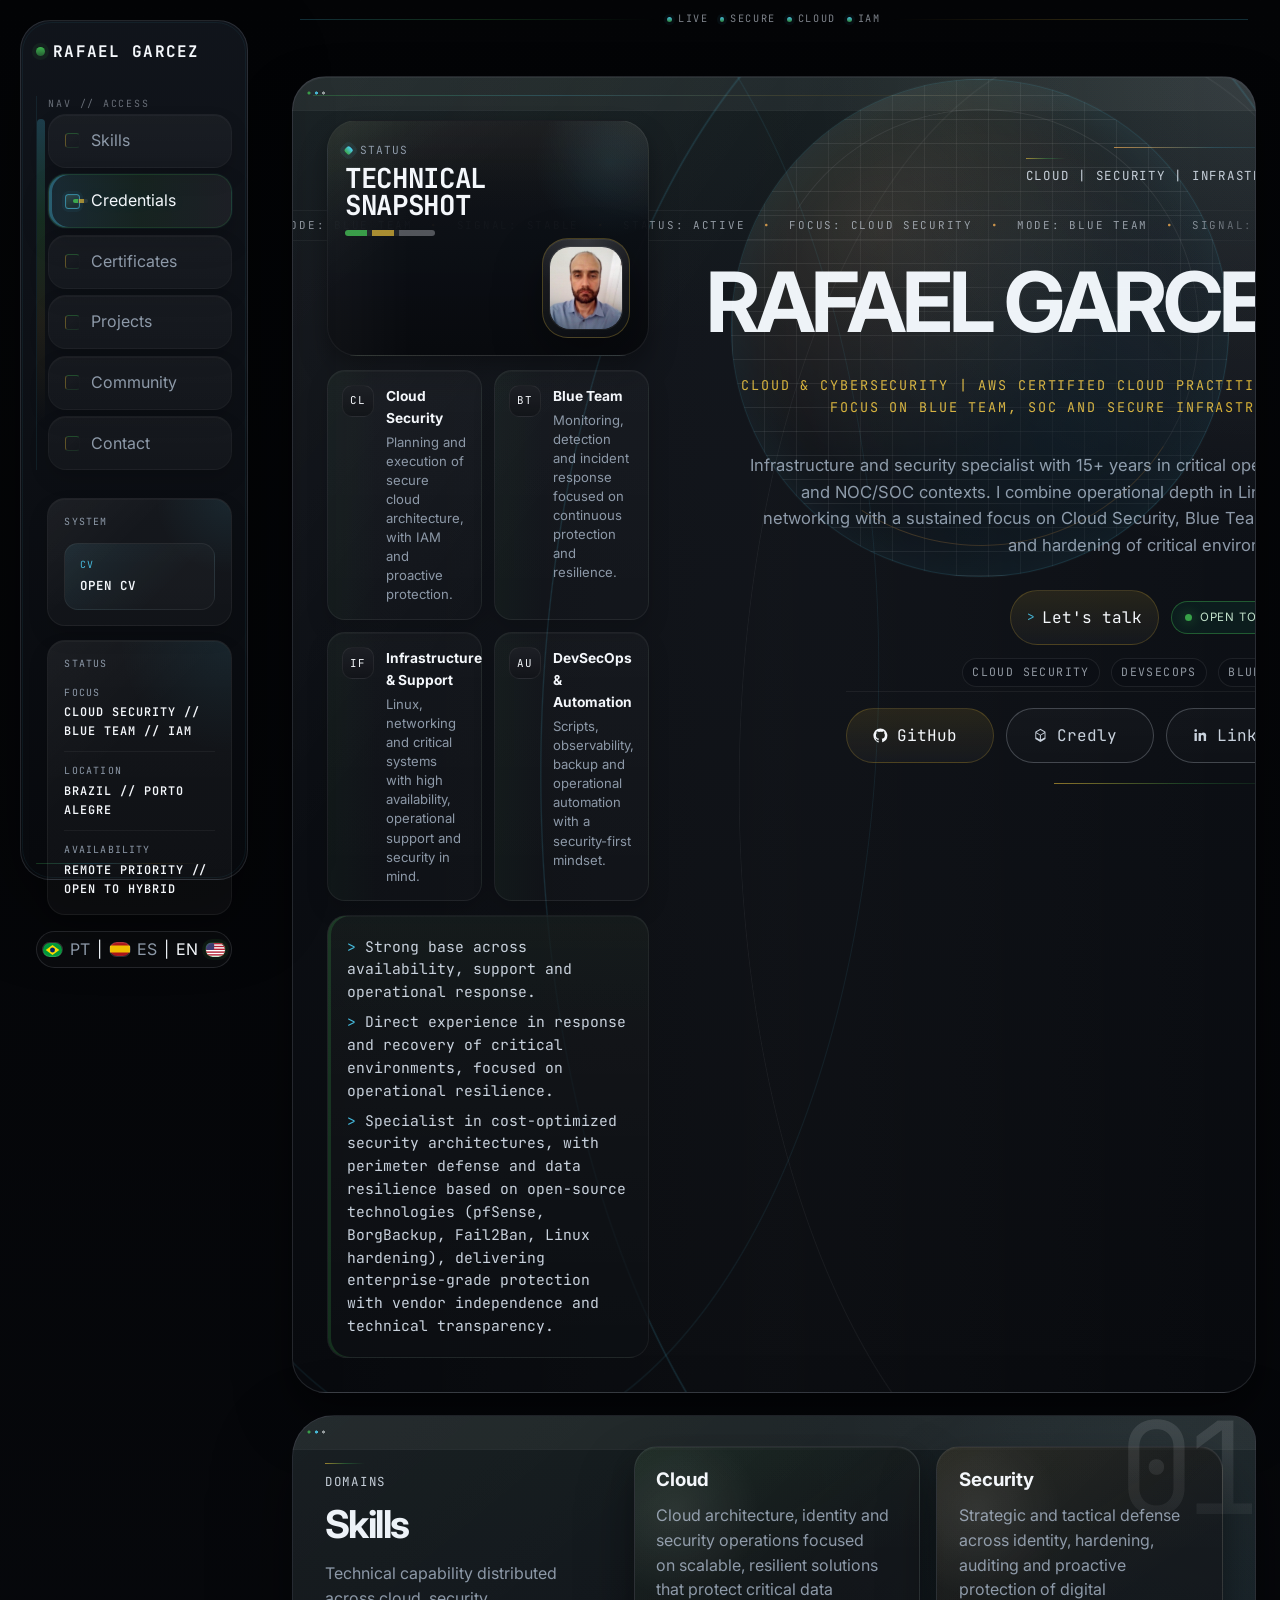
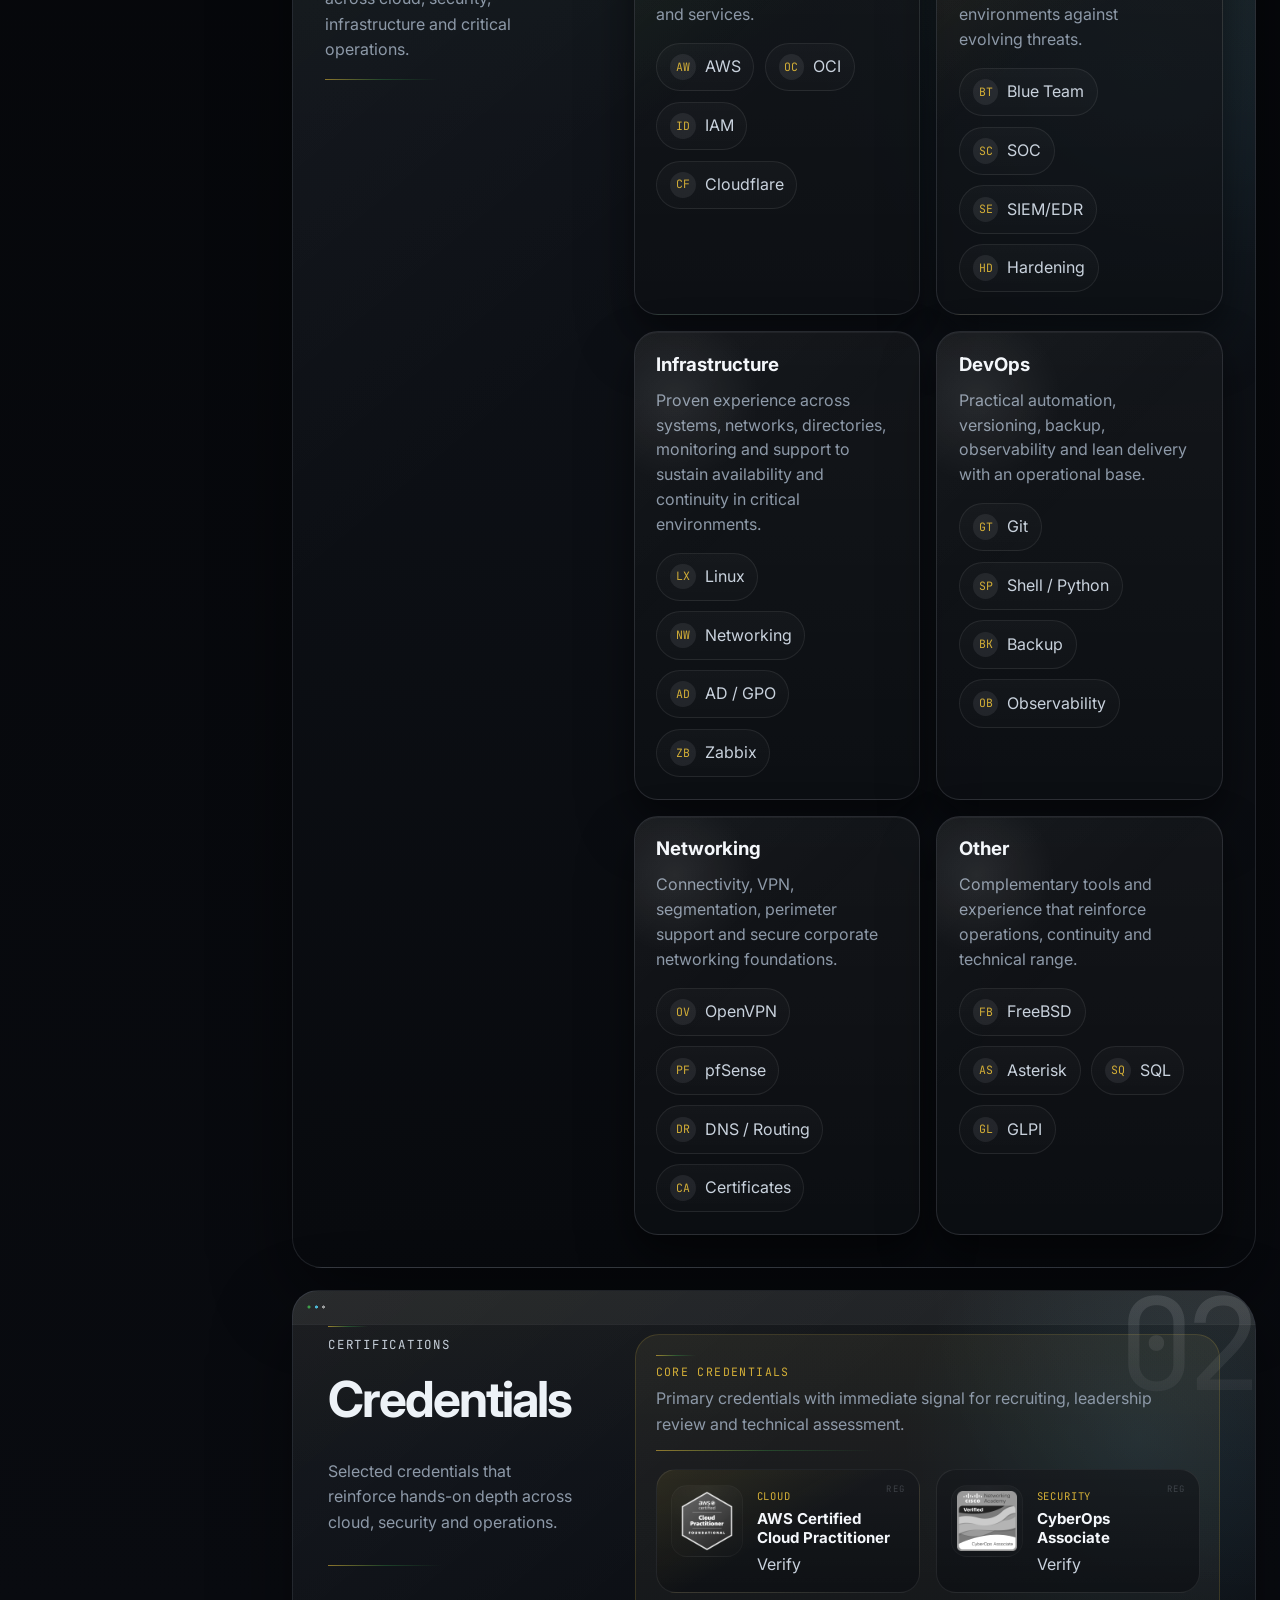
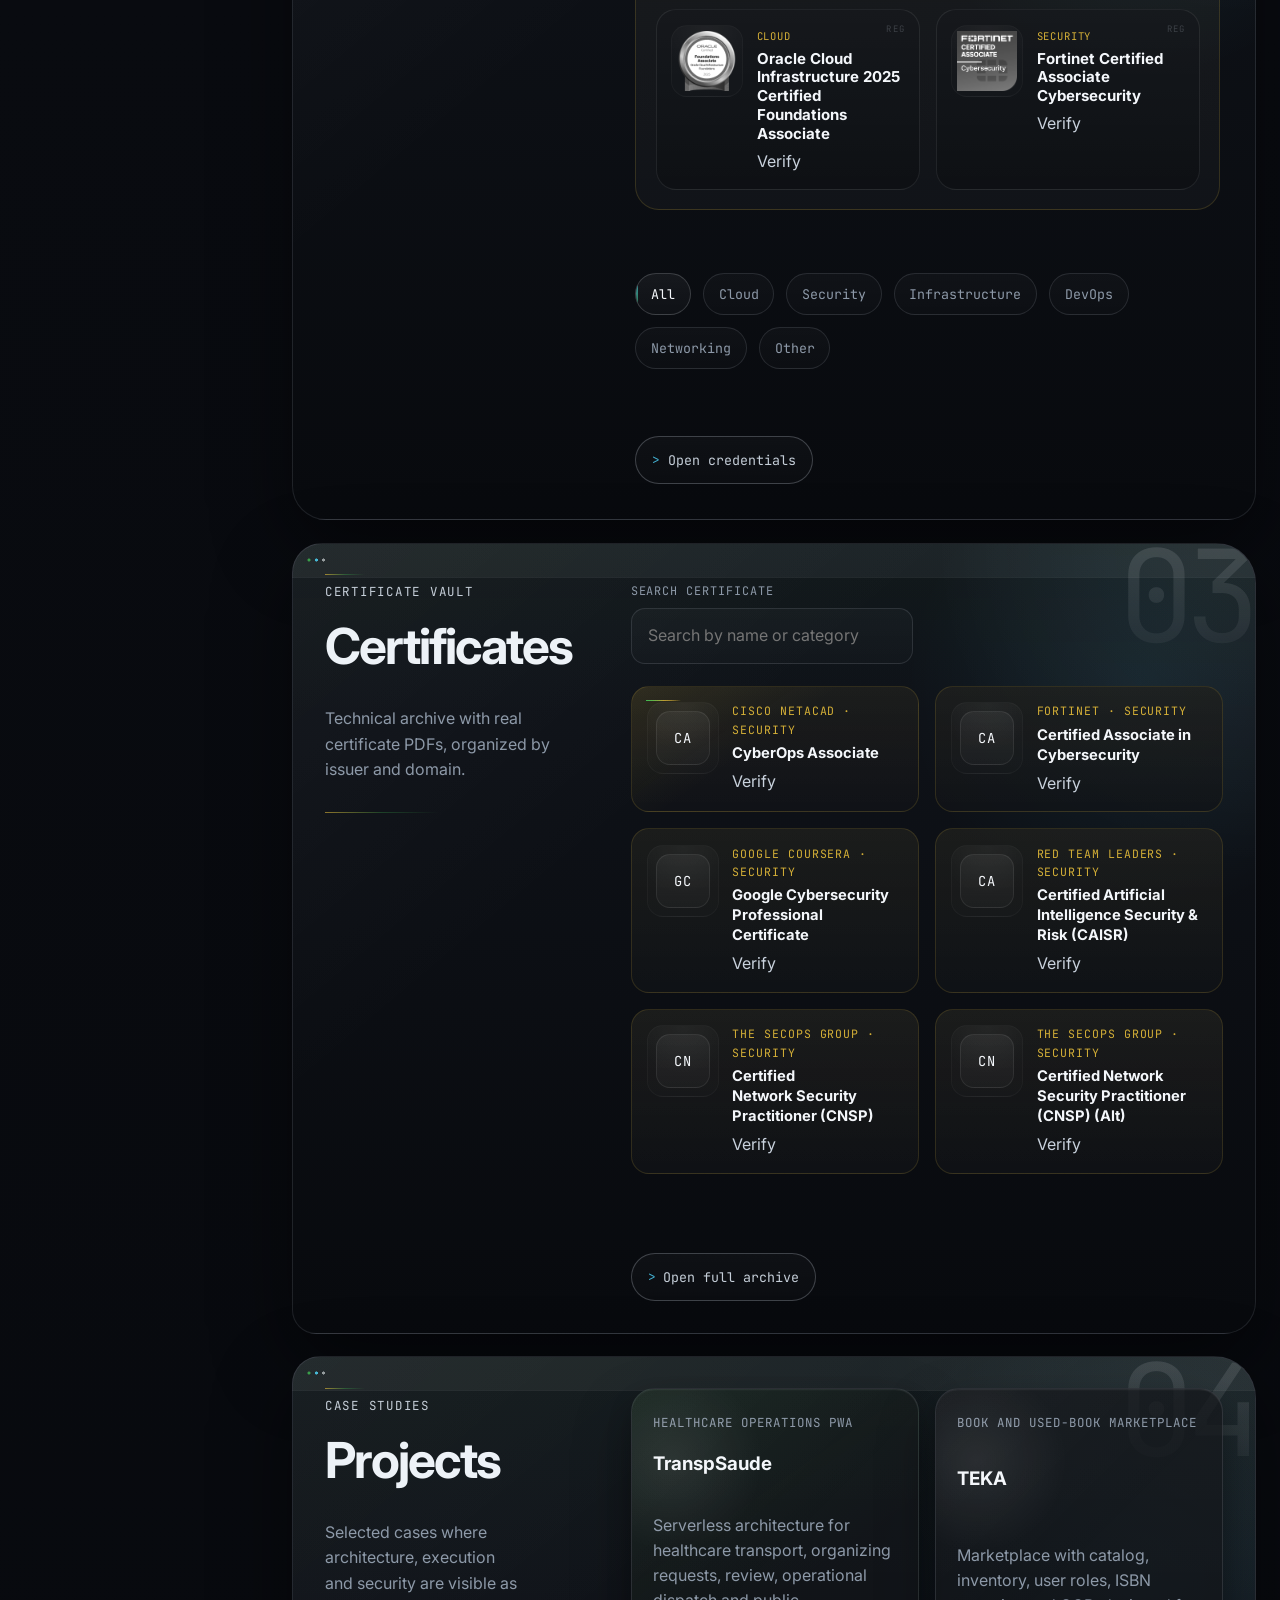
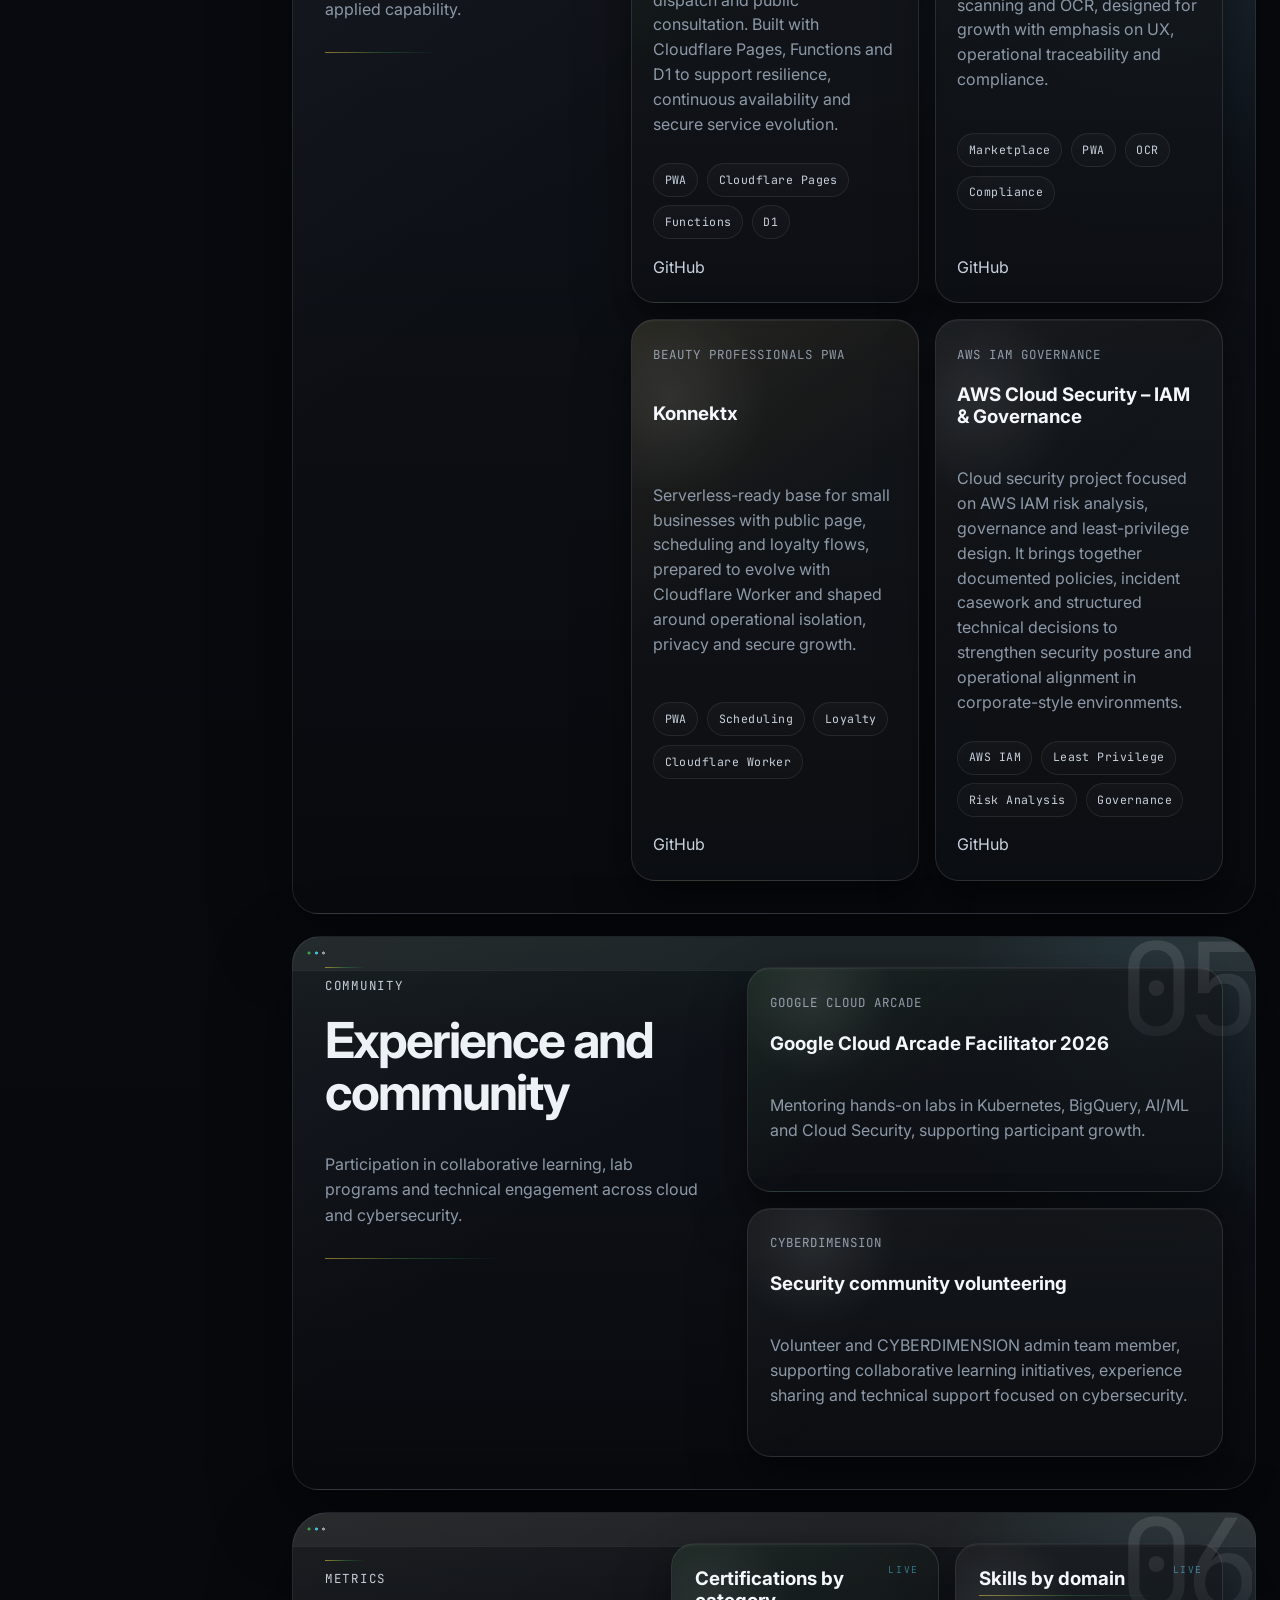
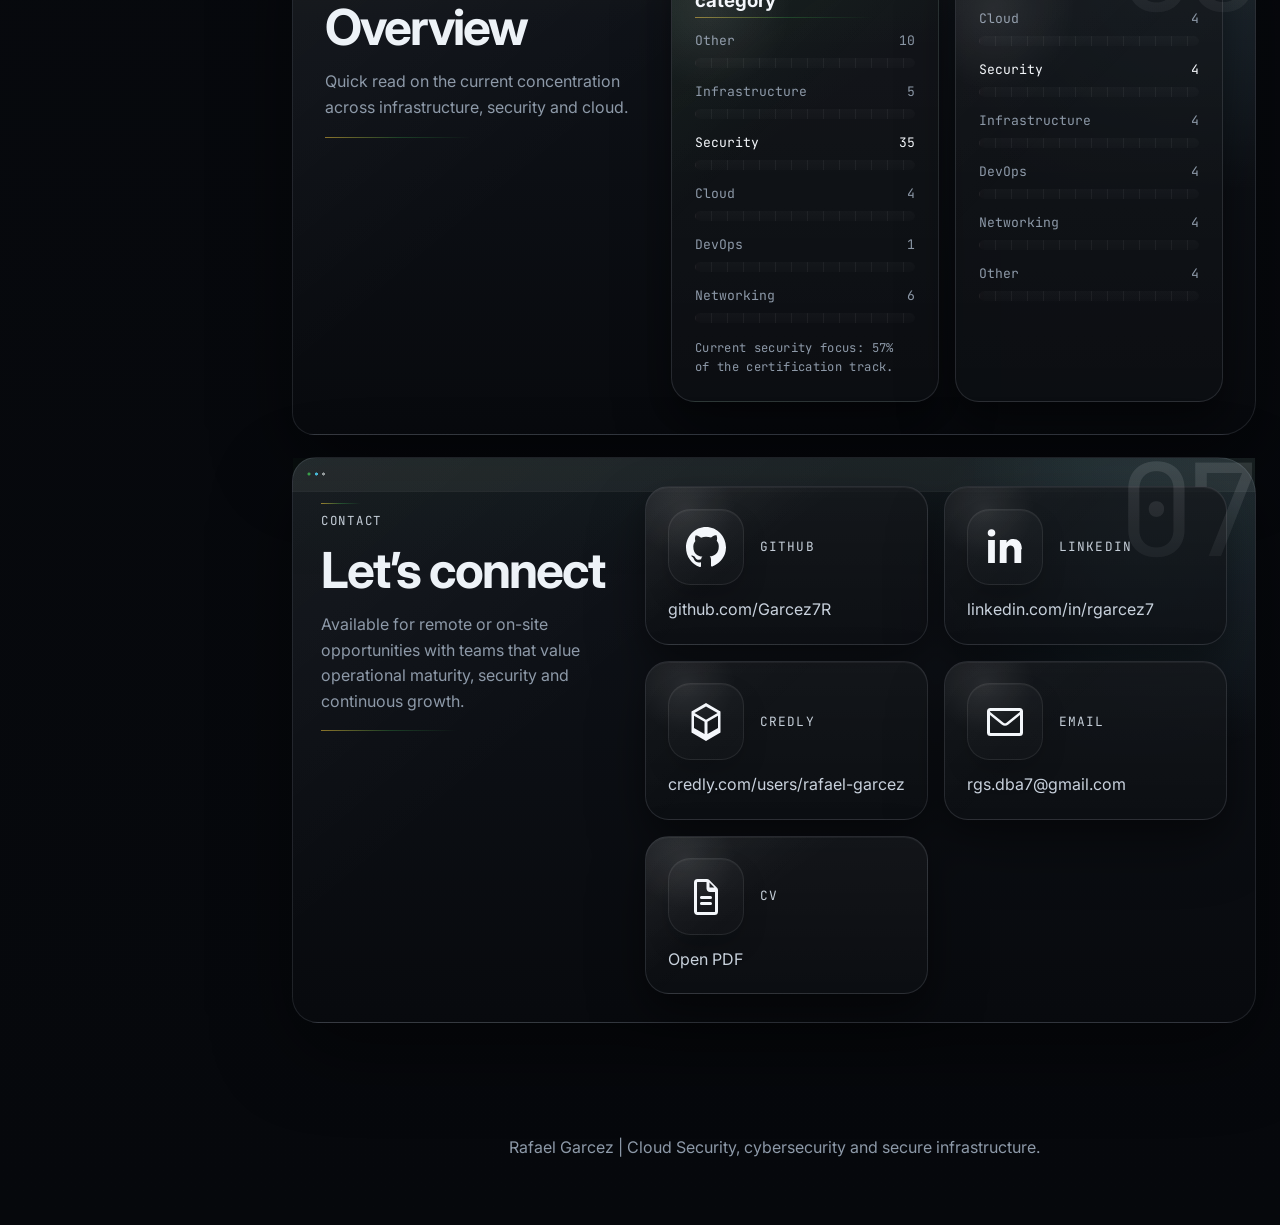
==== commit 0fe6b58c: "fix: atualizar versao do css para exibir bandeira espanhola" ====
--- a/index.html
+++ b/index.html
@@ -37,7 +37,7 @@
       href="https://fonts.googleapis.com/css2?family=Inter:wght@400;500;600;700;800&family=JetBrains+Mono:wght@400;600&display=swap"
       rel="stylesheet"
     />
-    <link rel="stylesheet" href="./assets/css/styles.css?v=20260406-vault-category-fix" />
+    <link rel="stylesheet" href="./assets/css/styles.css?v=20260423-spanish-flag-fix" />
   </head>
   <body>
     <div class="telemetry-band" aria-hidden="true">
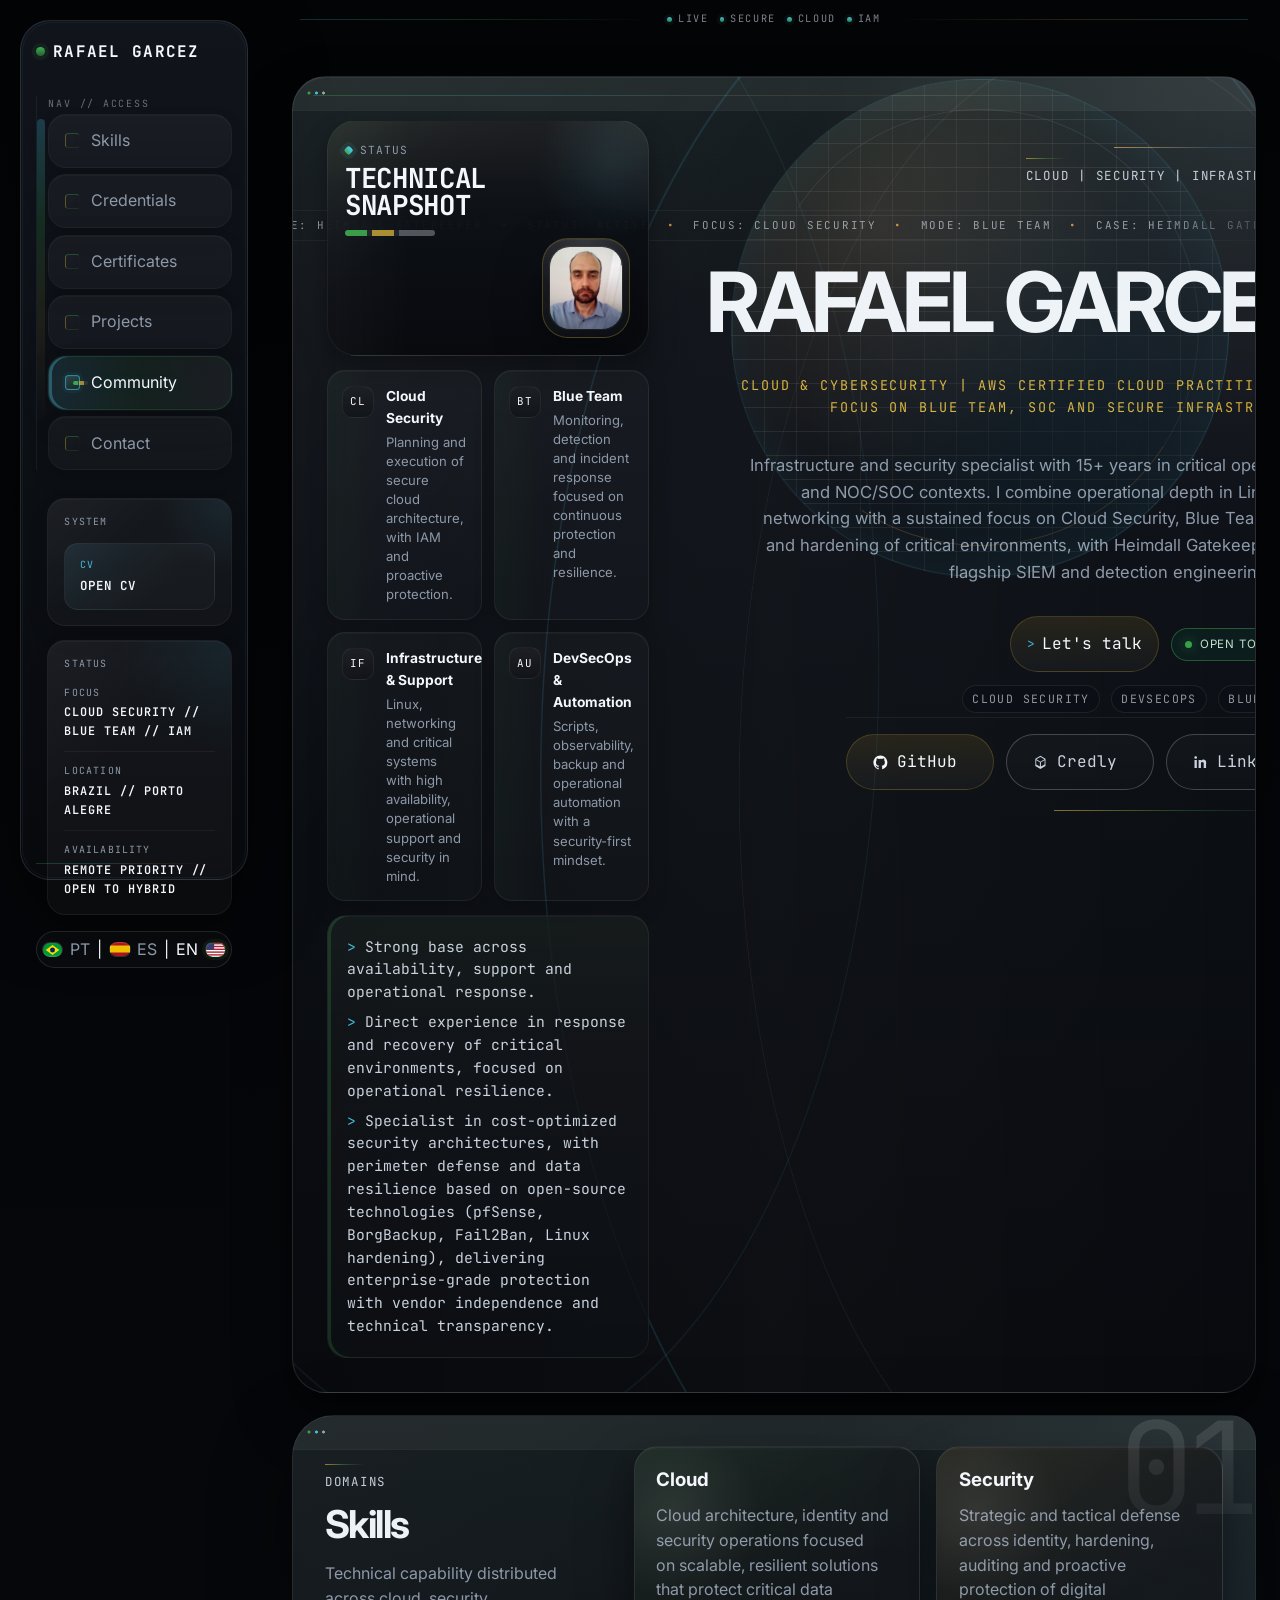
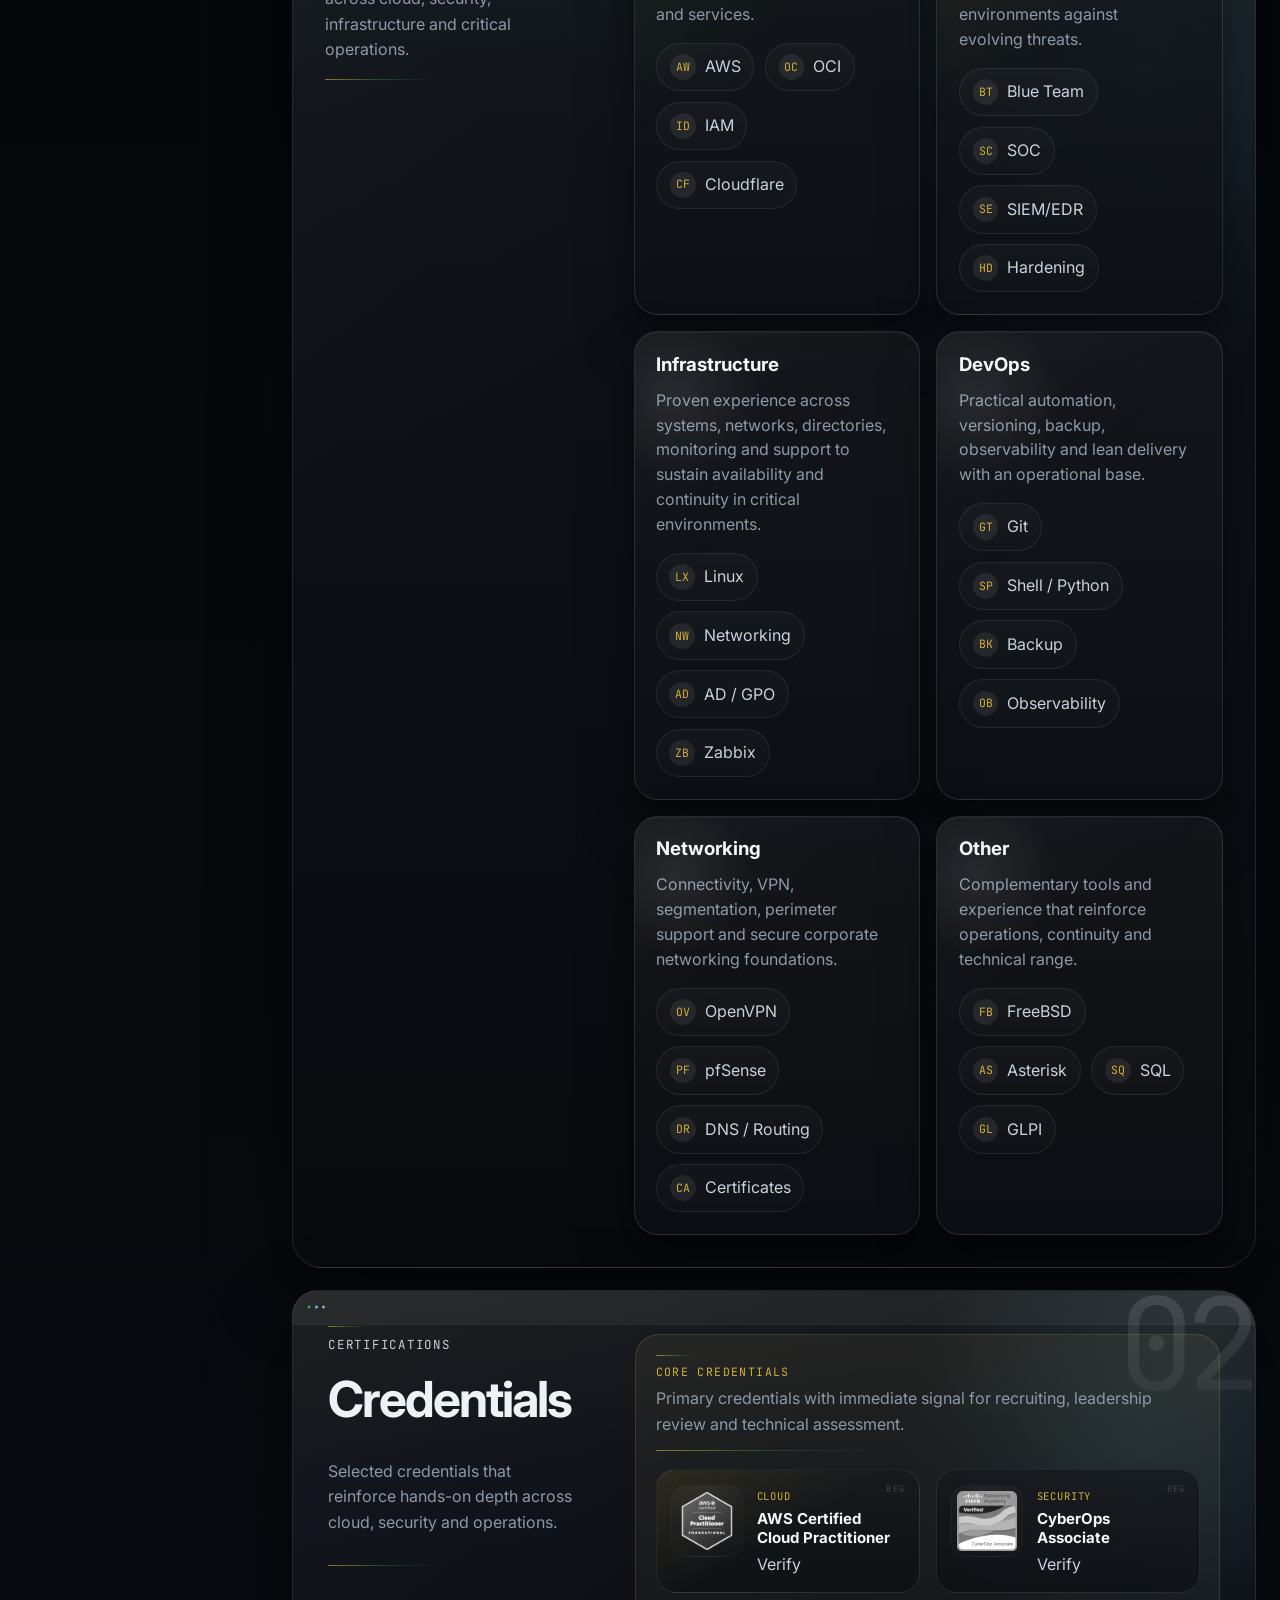
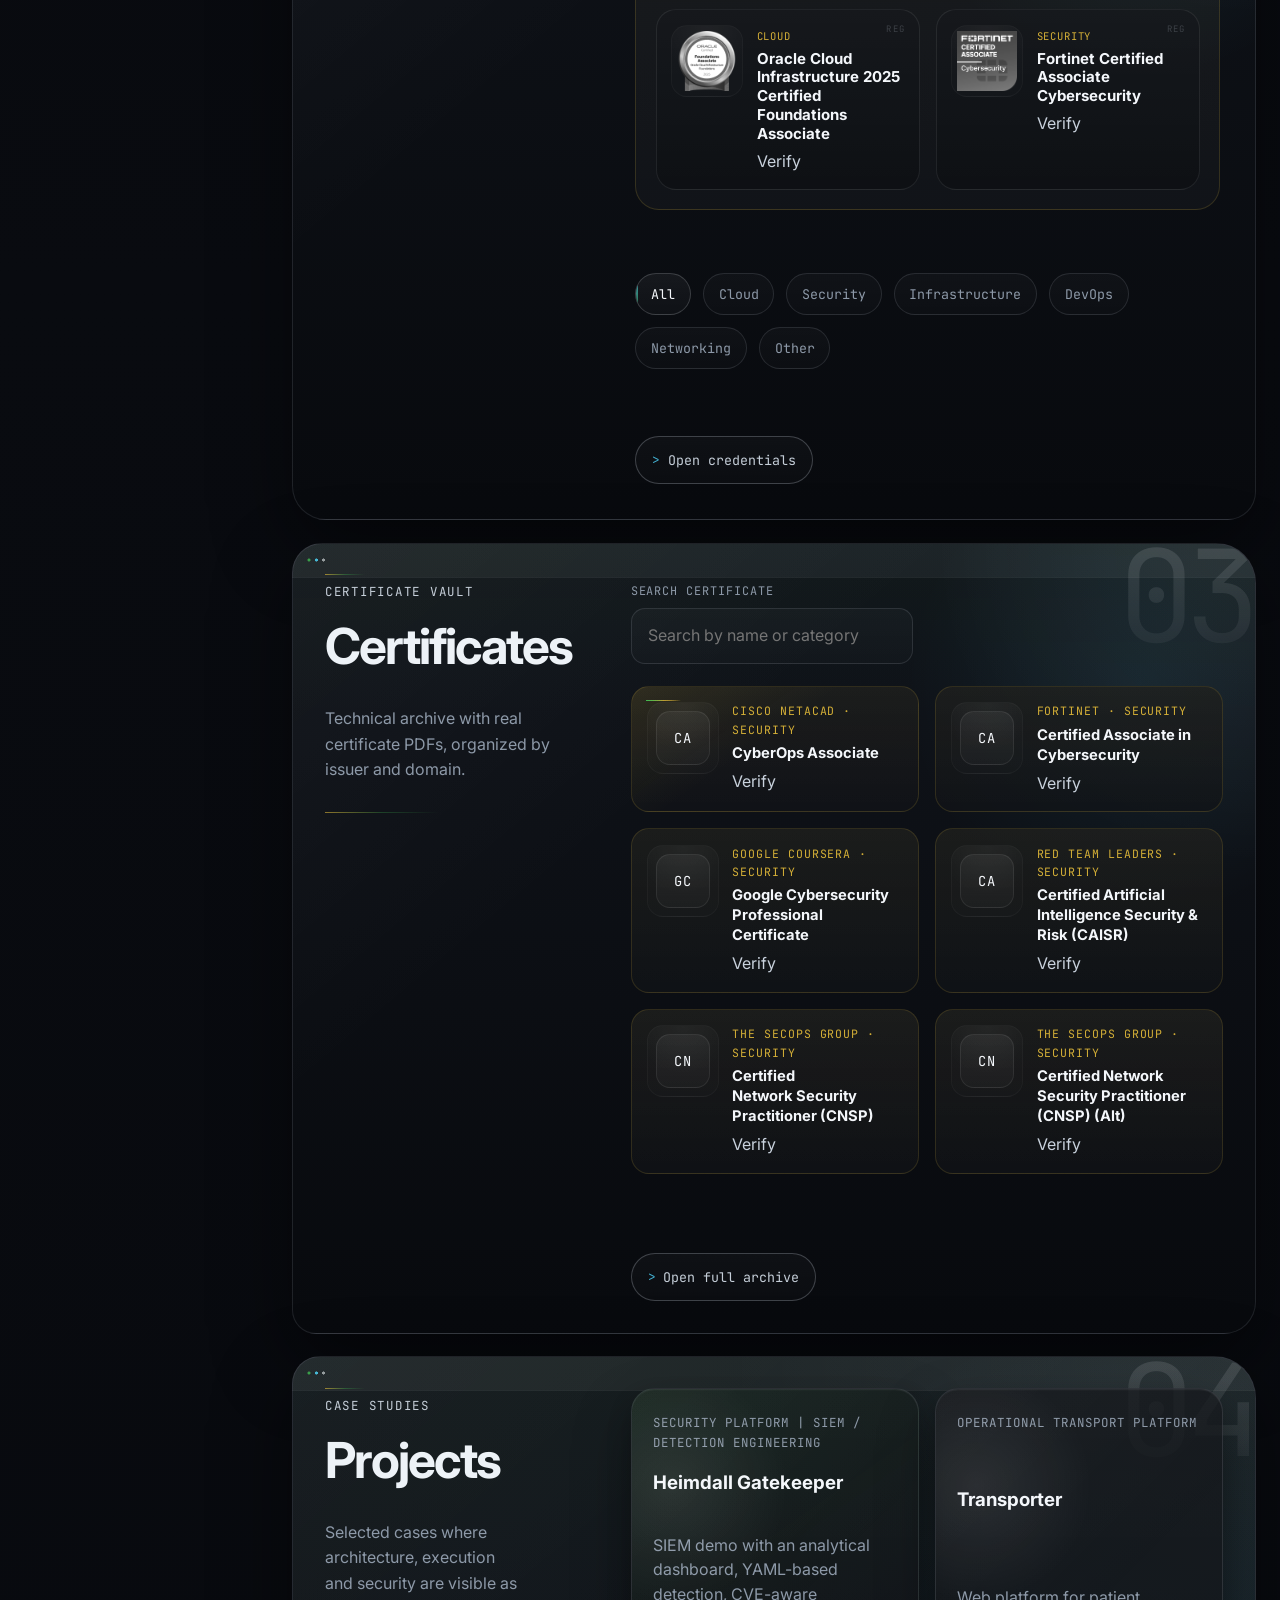
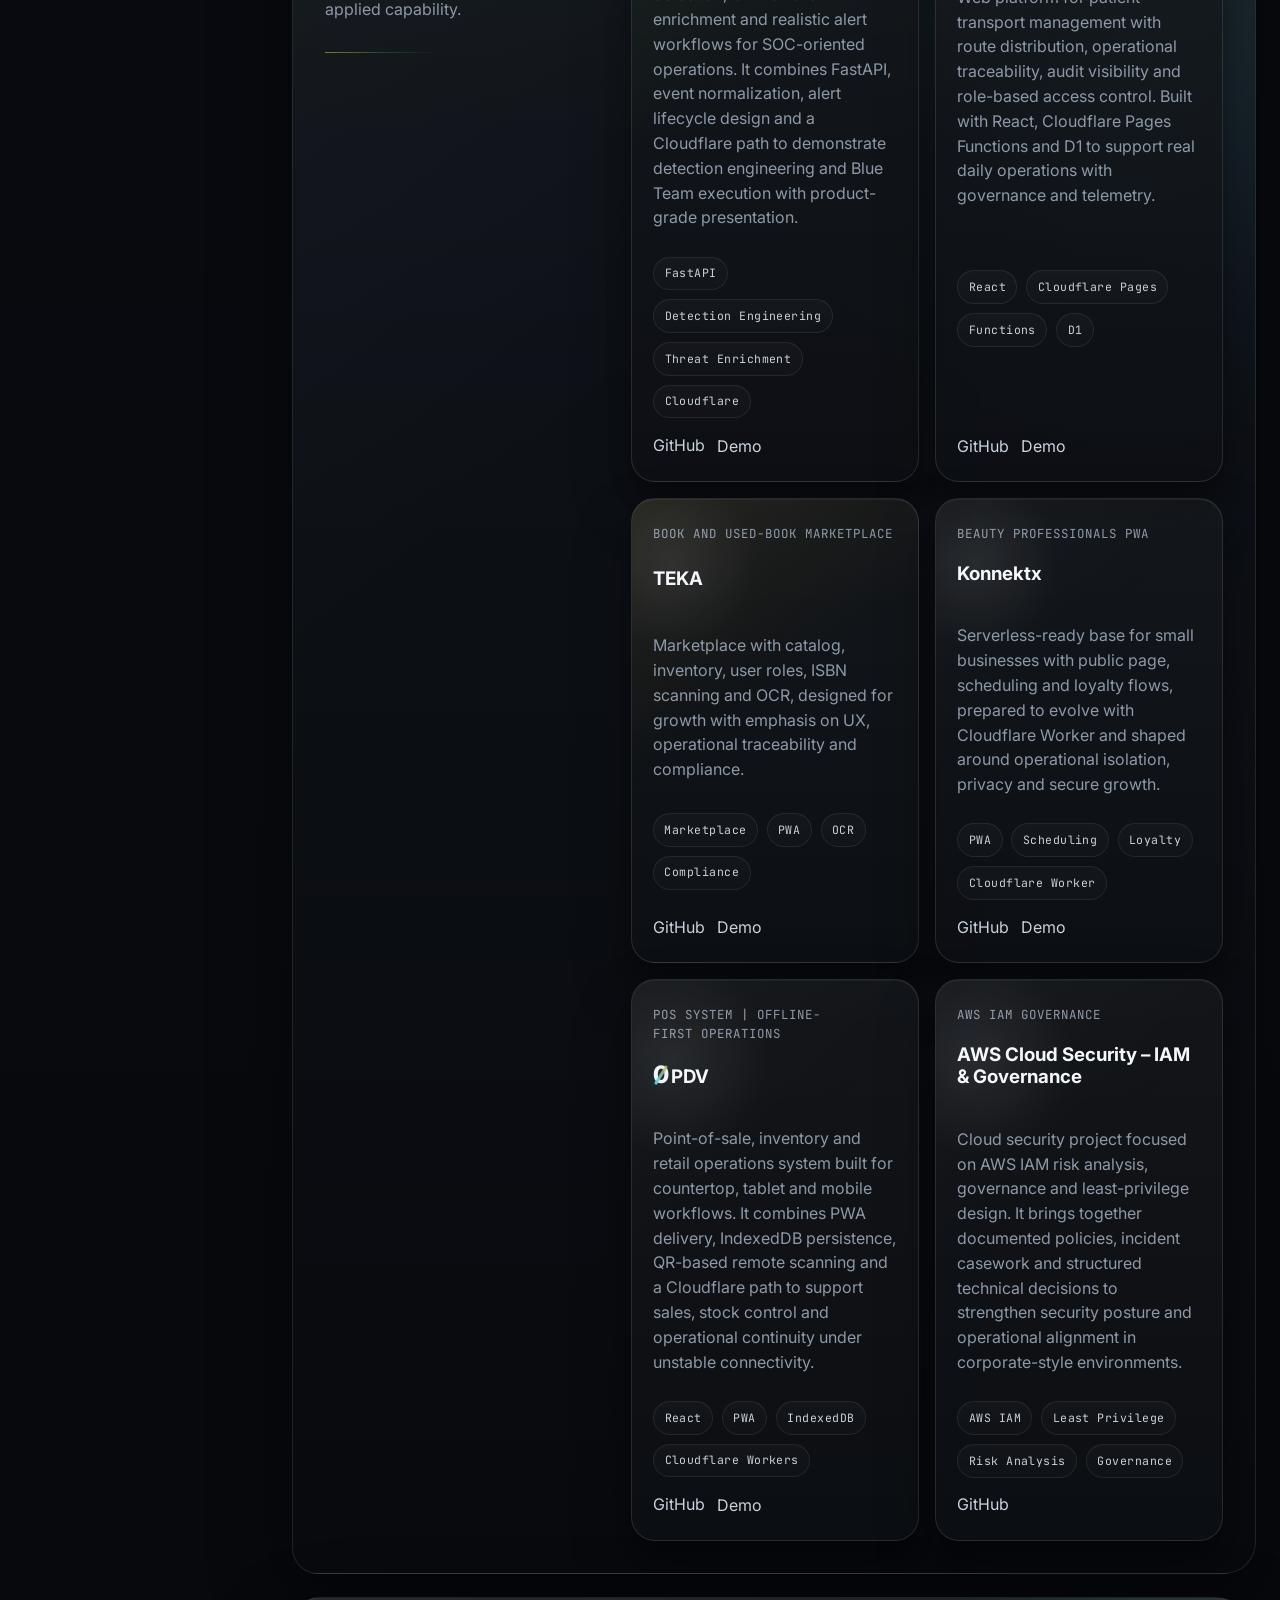
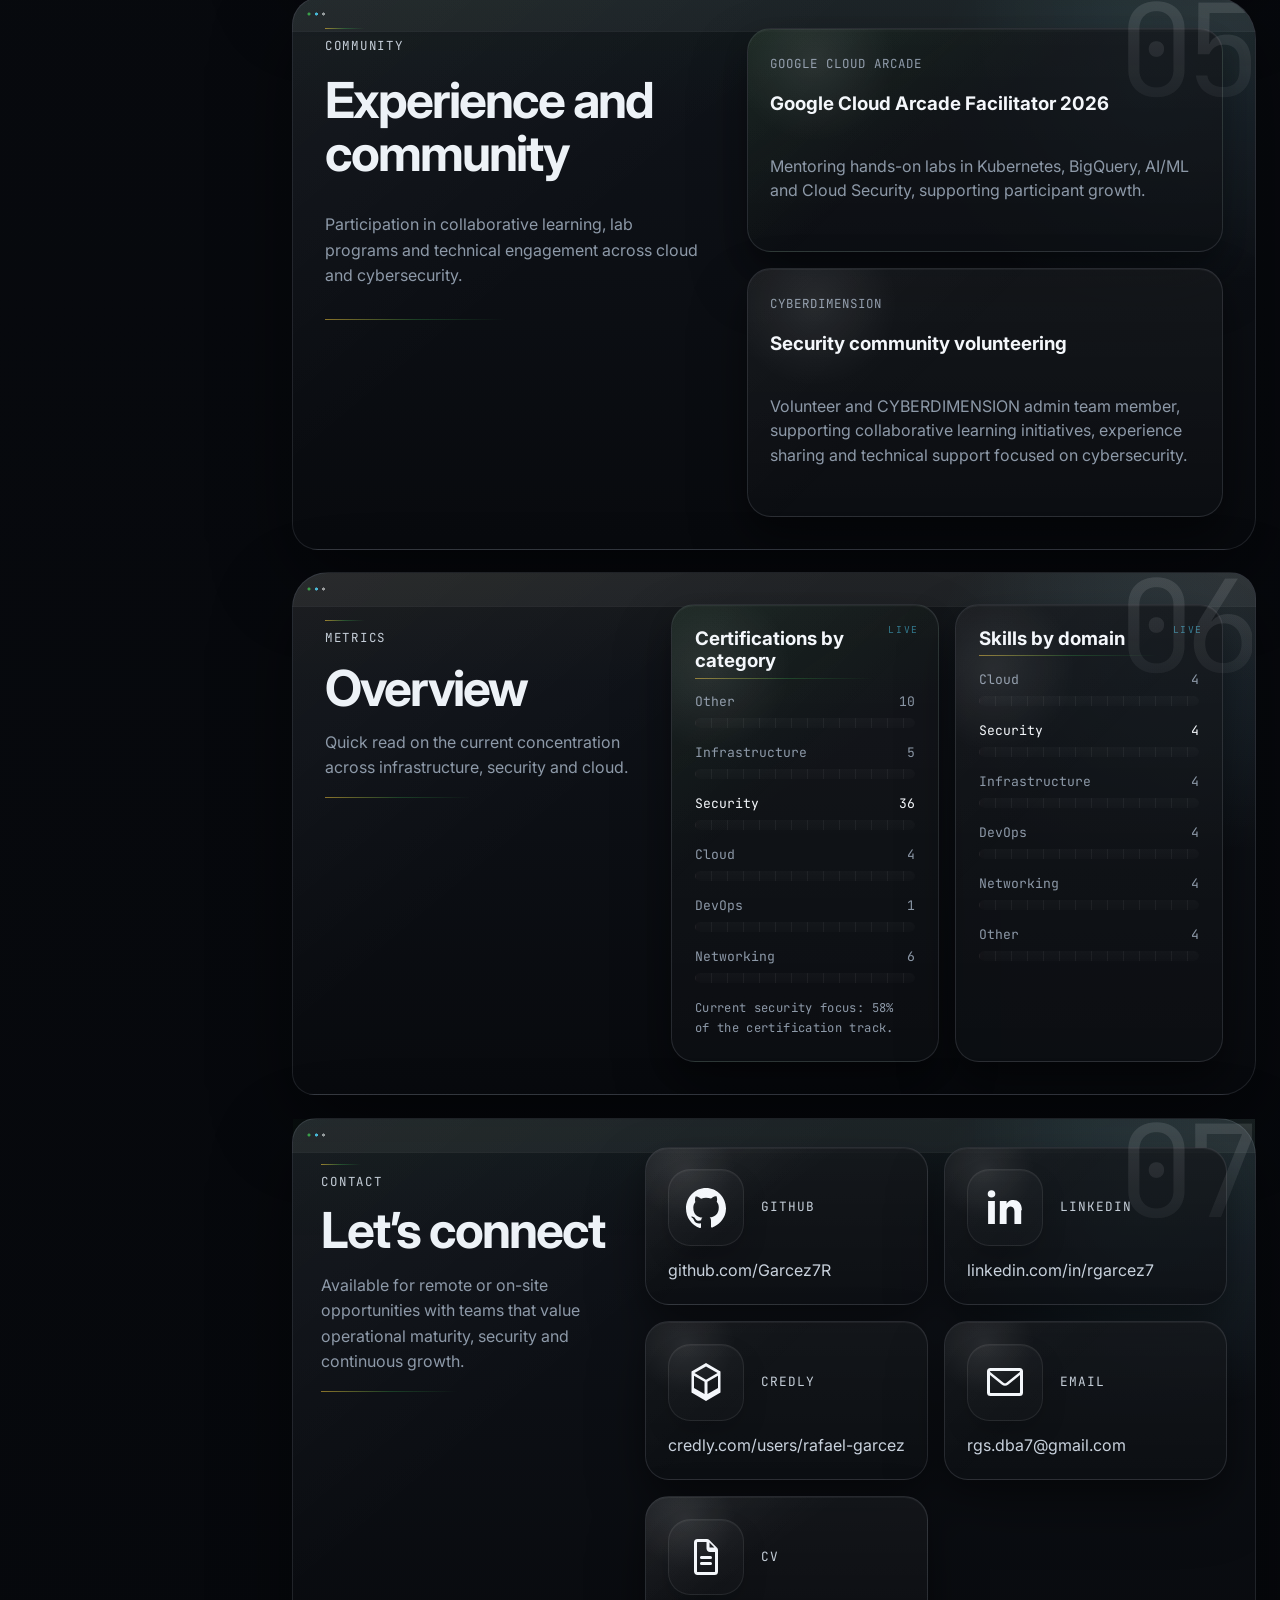
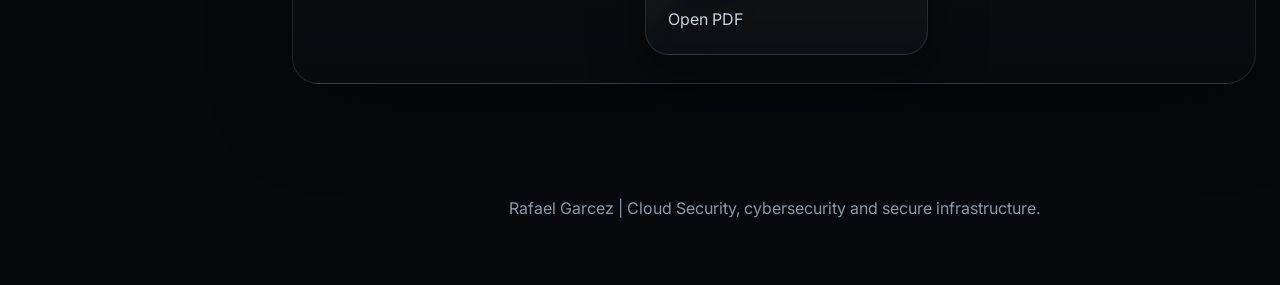
==== commit ae32d32a: "fix: atualizar cache dos locales do portfolio" ====
--- a/index.html
+++ b/index.html
@@ -308,6 +308,6 @@
       <p data-i18n="footer.copy"></p>
     </footer>
 
-    <script type="module" src="./assets/js/main.js?v=20260406-cert-preview-removed"></script>
+    <script type="module" src="./assets/js/main.js?v=20260423-project-sync-fix"></script>
   </body>
 </html>
--- a/assets/css/styles.css
+++ b/assets/css/styles.css
@@ -2041,6 +2041,33 @@
   text-transform: uppercase;
 }
 
+.brand-0pdv {
+  display: inline-flex;
+  align-items: baseline;
+  gap: 0.08em;
+}
+
+.brand-0pdv__zero {
+  position: relative;
+  display: inline-block;
+  font-size: 1.28em;
+  font-weight: 800;
+  line-height: 0.92;
+}
+
+.brand-0pdv__zero::after {
+  content: "";
+  position: absolute;
+  left: 50%;
+  top: 50%;
+  width: 0.92em;
+  height: 0.12em;
+  border-radius: 999px;
+  background: linear-gradient(90deg, rgba(79, 215, 255, 0.95), rgba(212, 175, 55, 0.8));
+  transform: translate(-50%, -50%) rotate(-58deg);
+  box-shadow: 0 0 10px rgba(79, 215, 255, 0.18);
+}
+
 .project-stack-list {
   display: flex;
   flex-wrap: wrap;
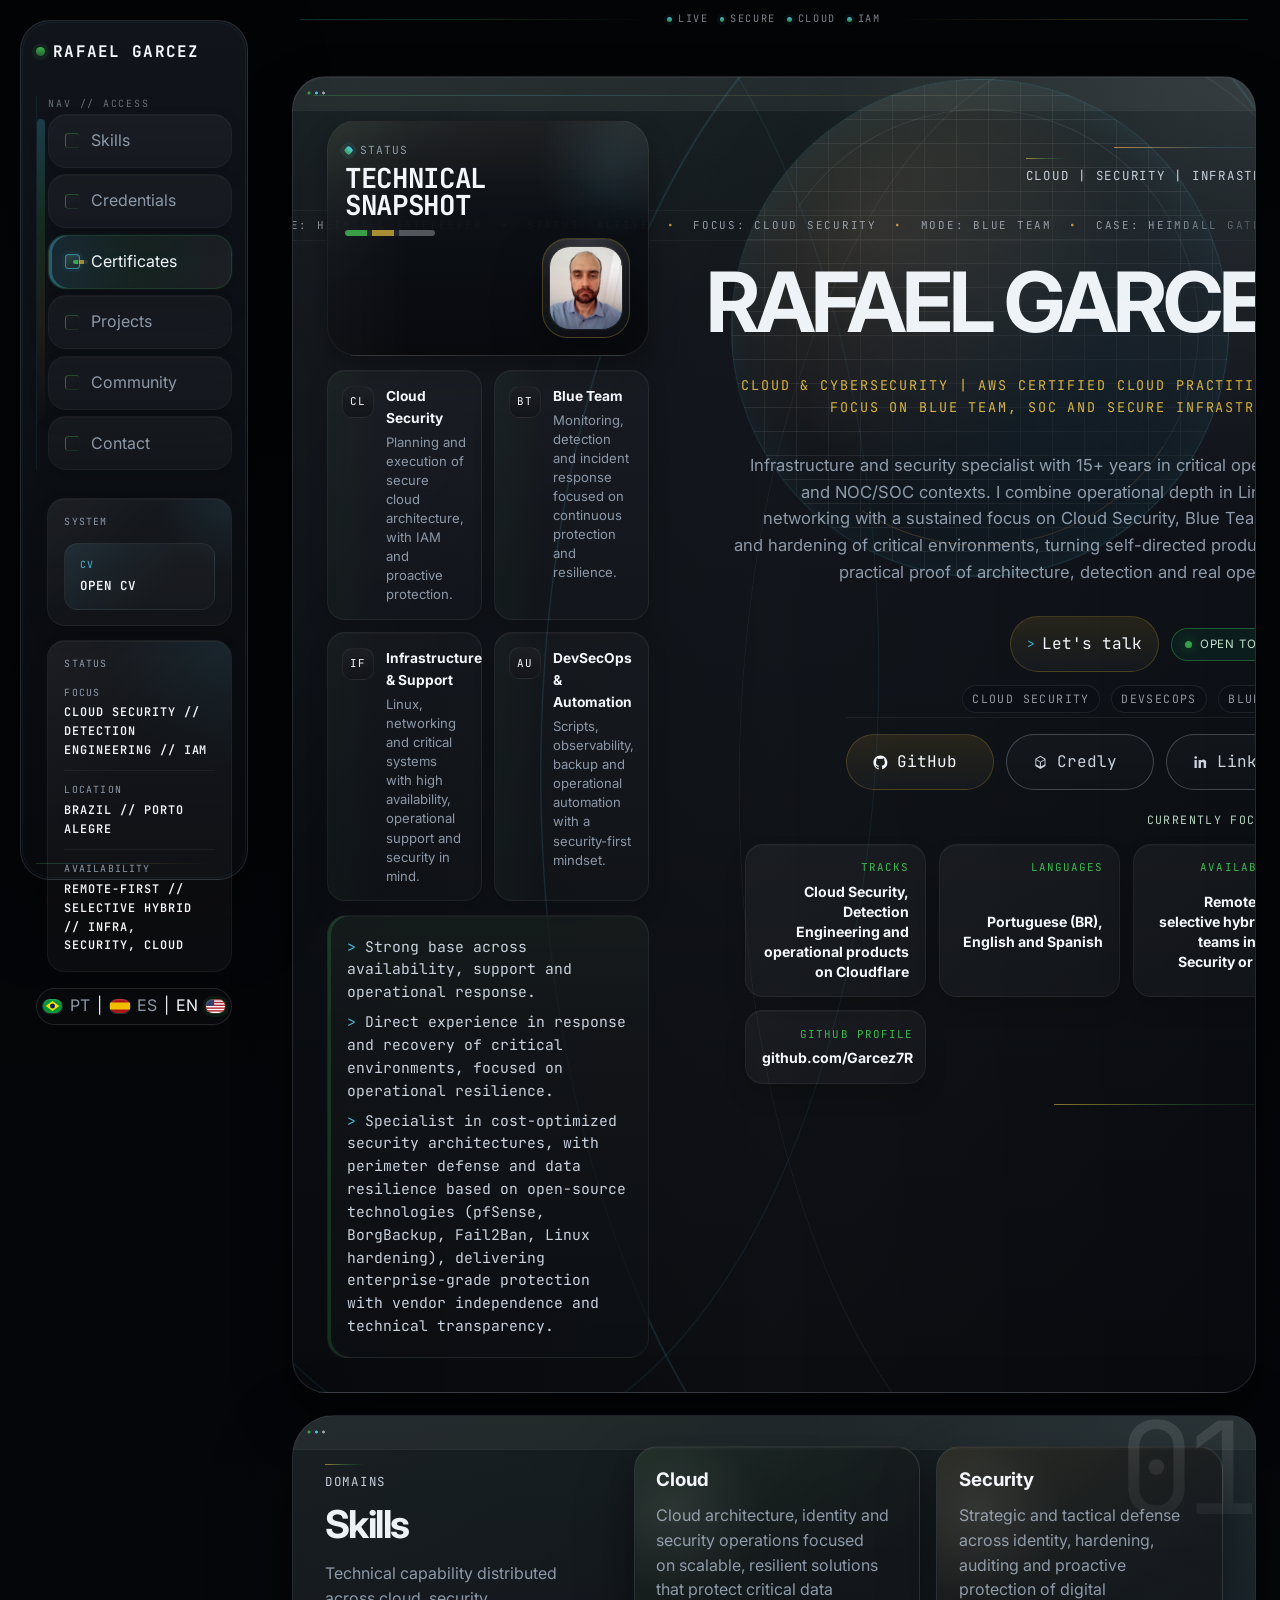
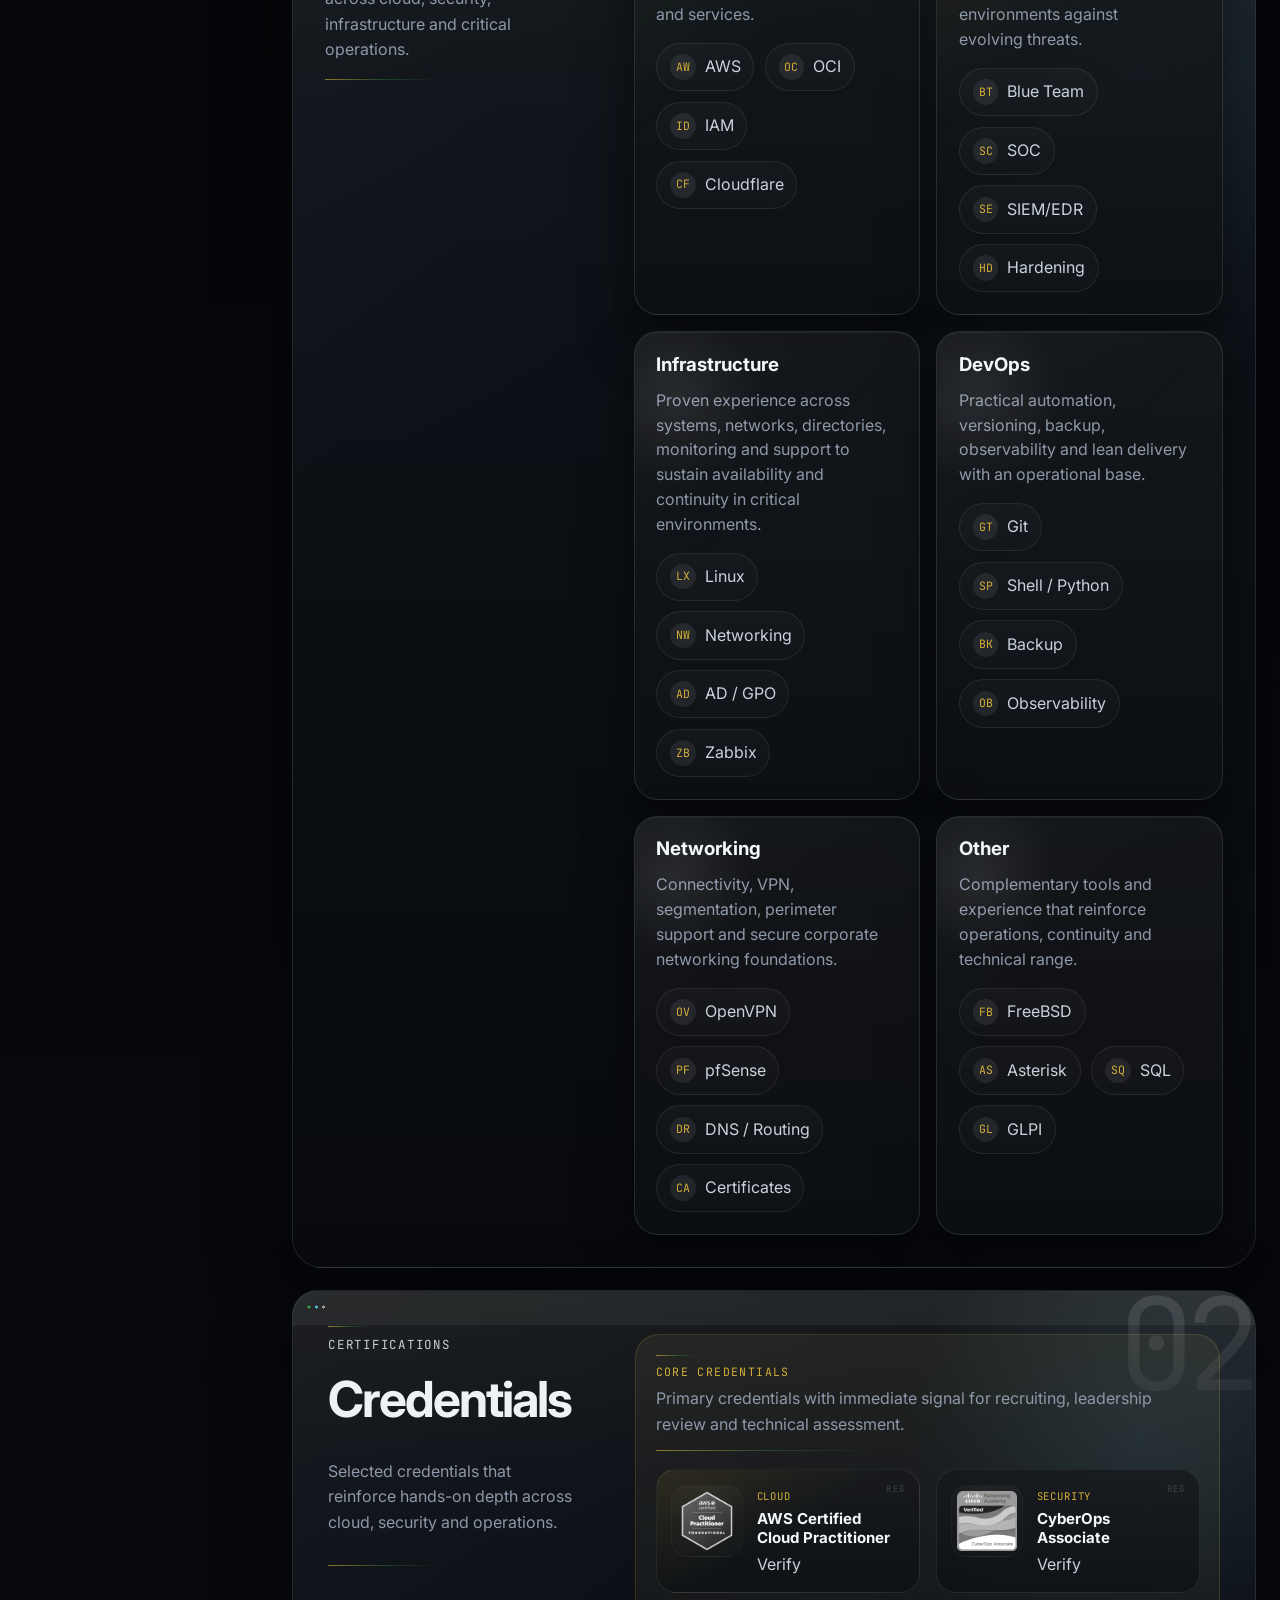
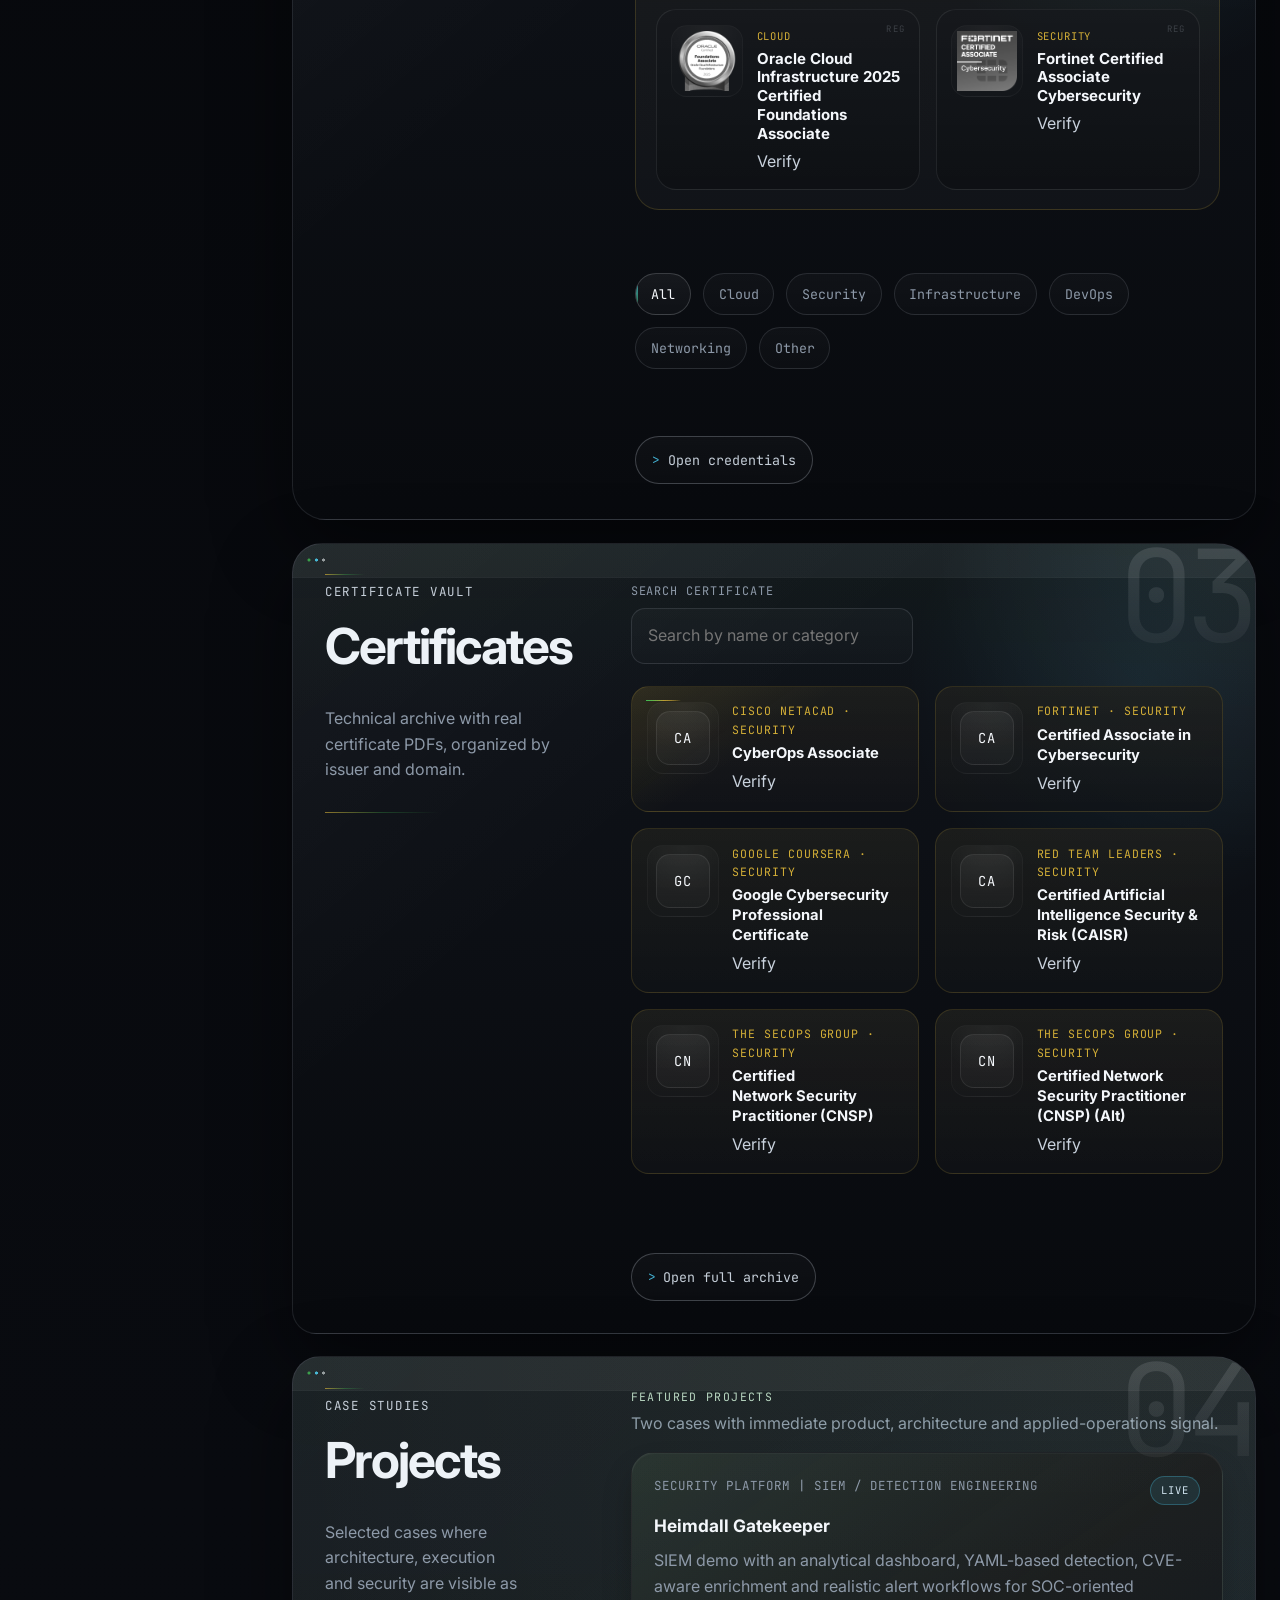
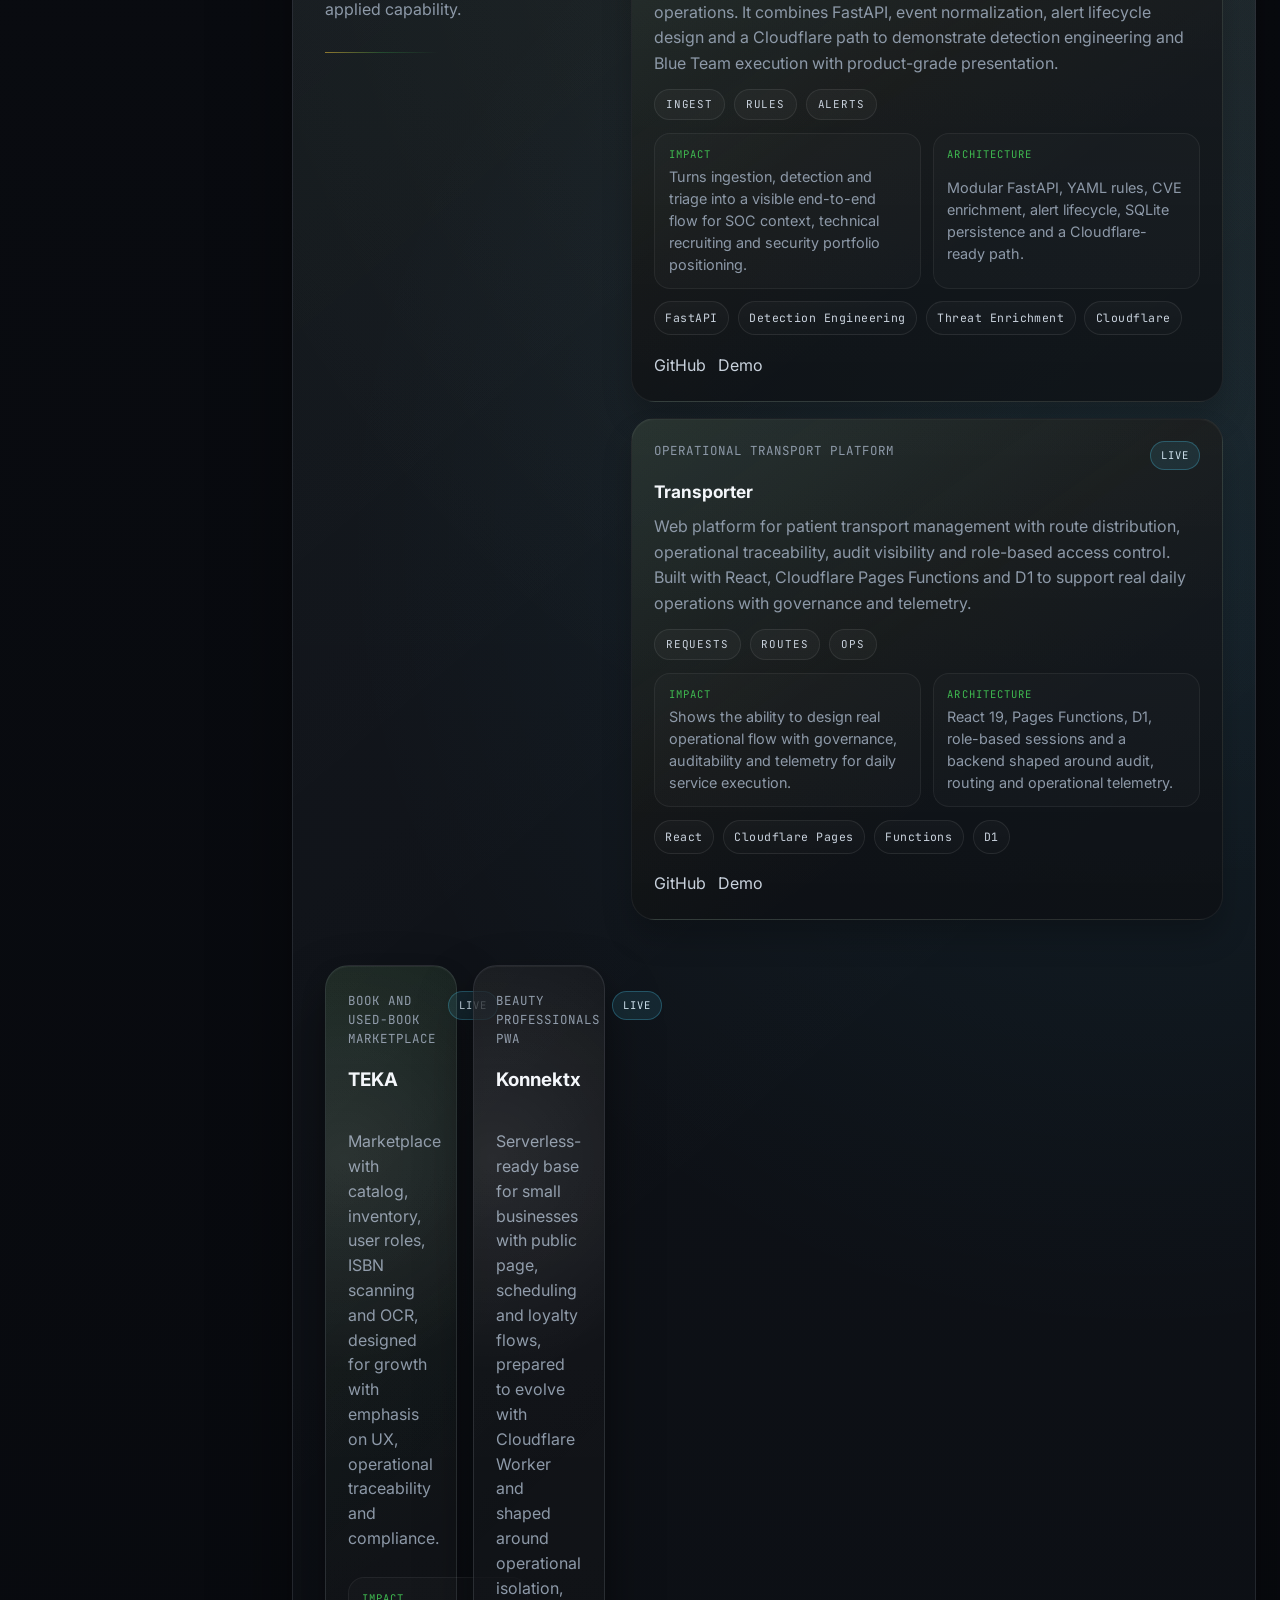
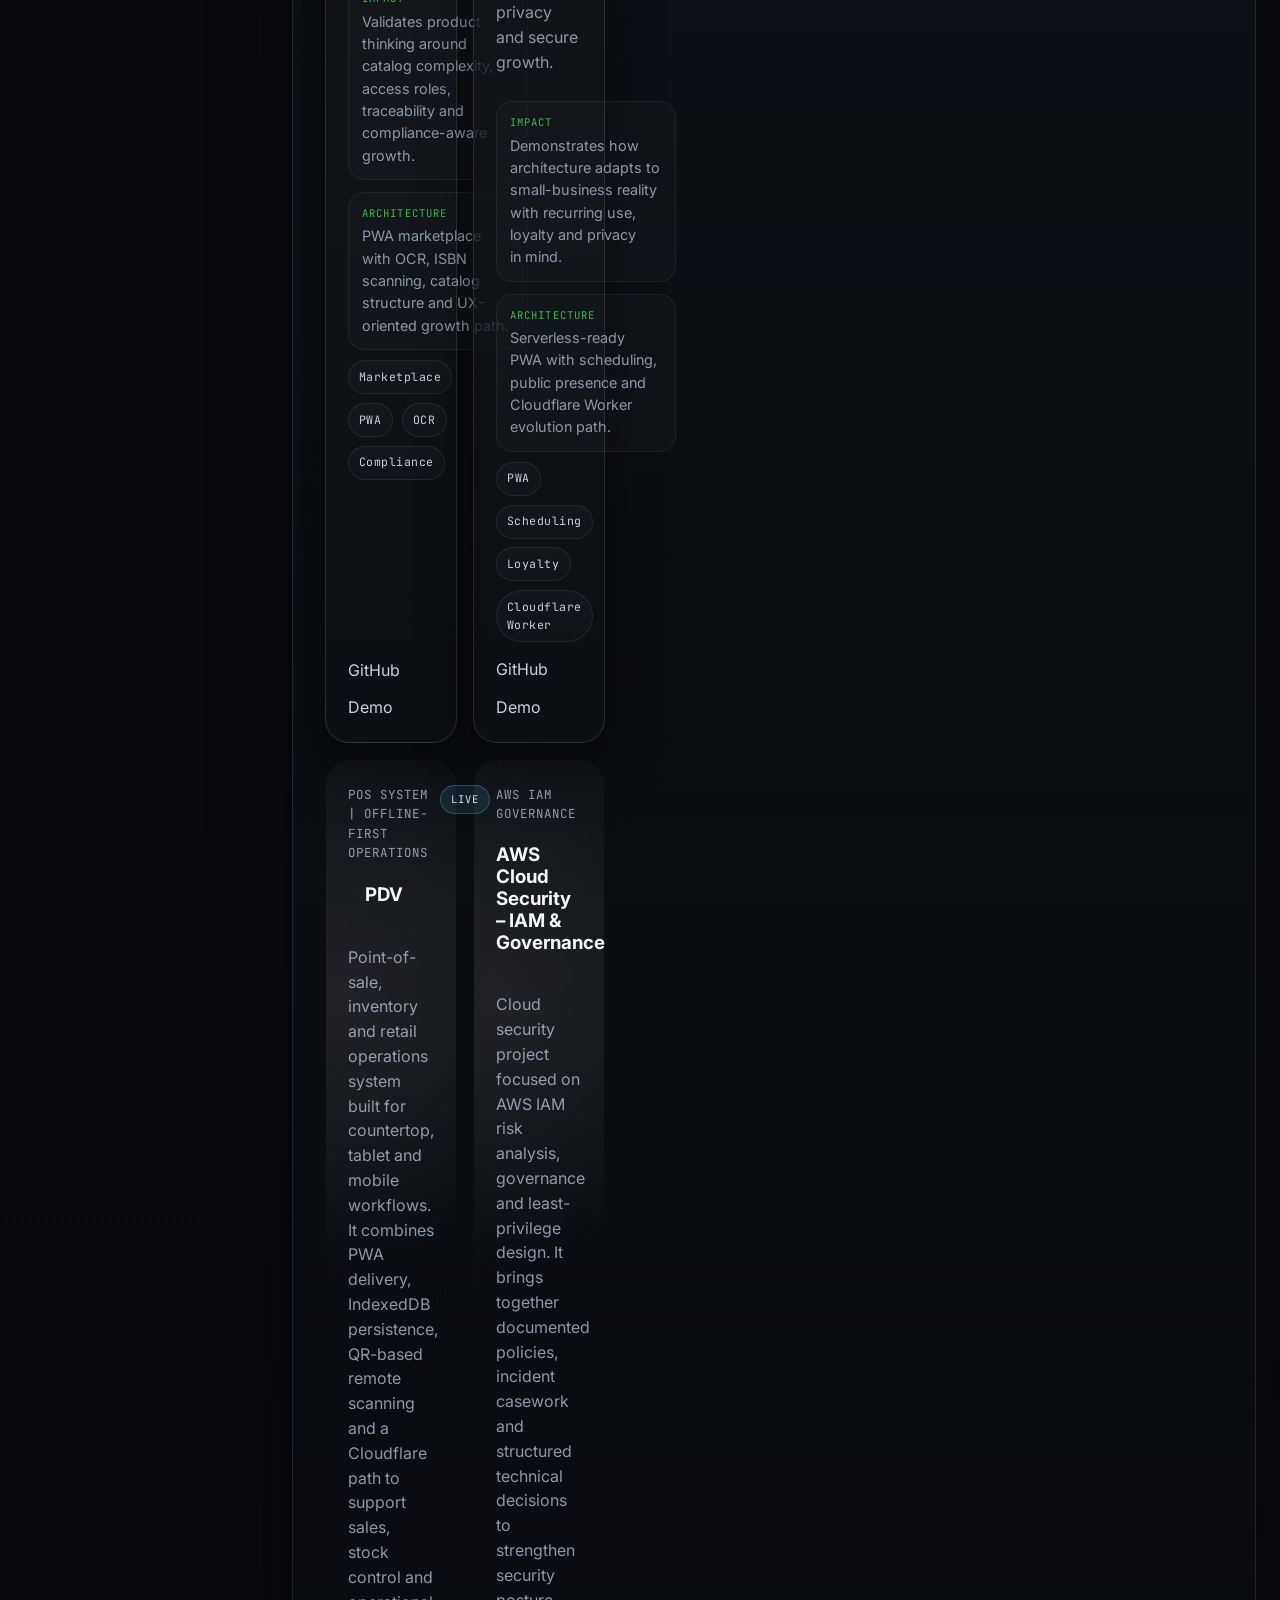
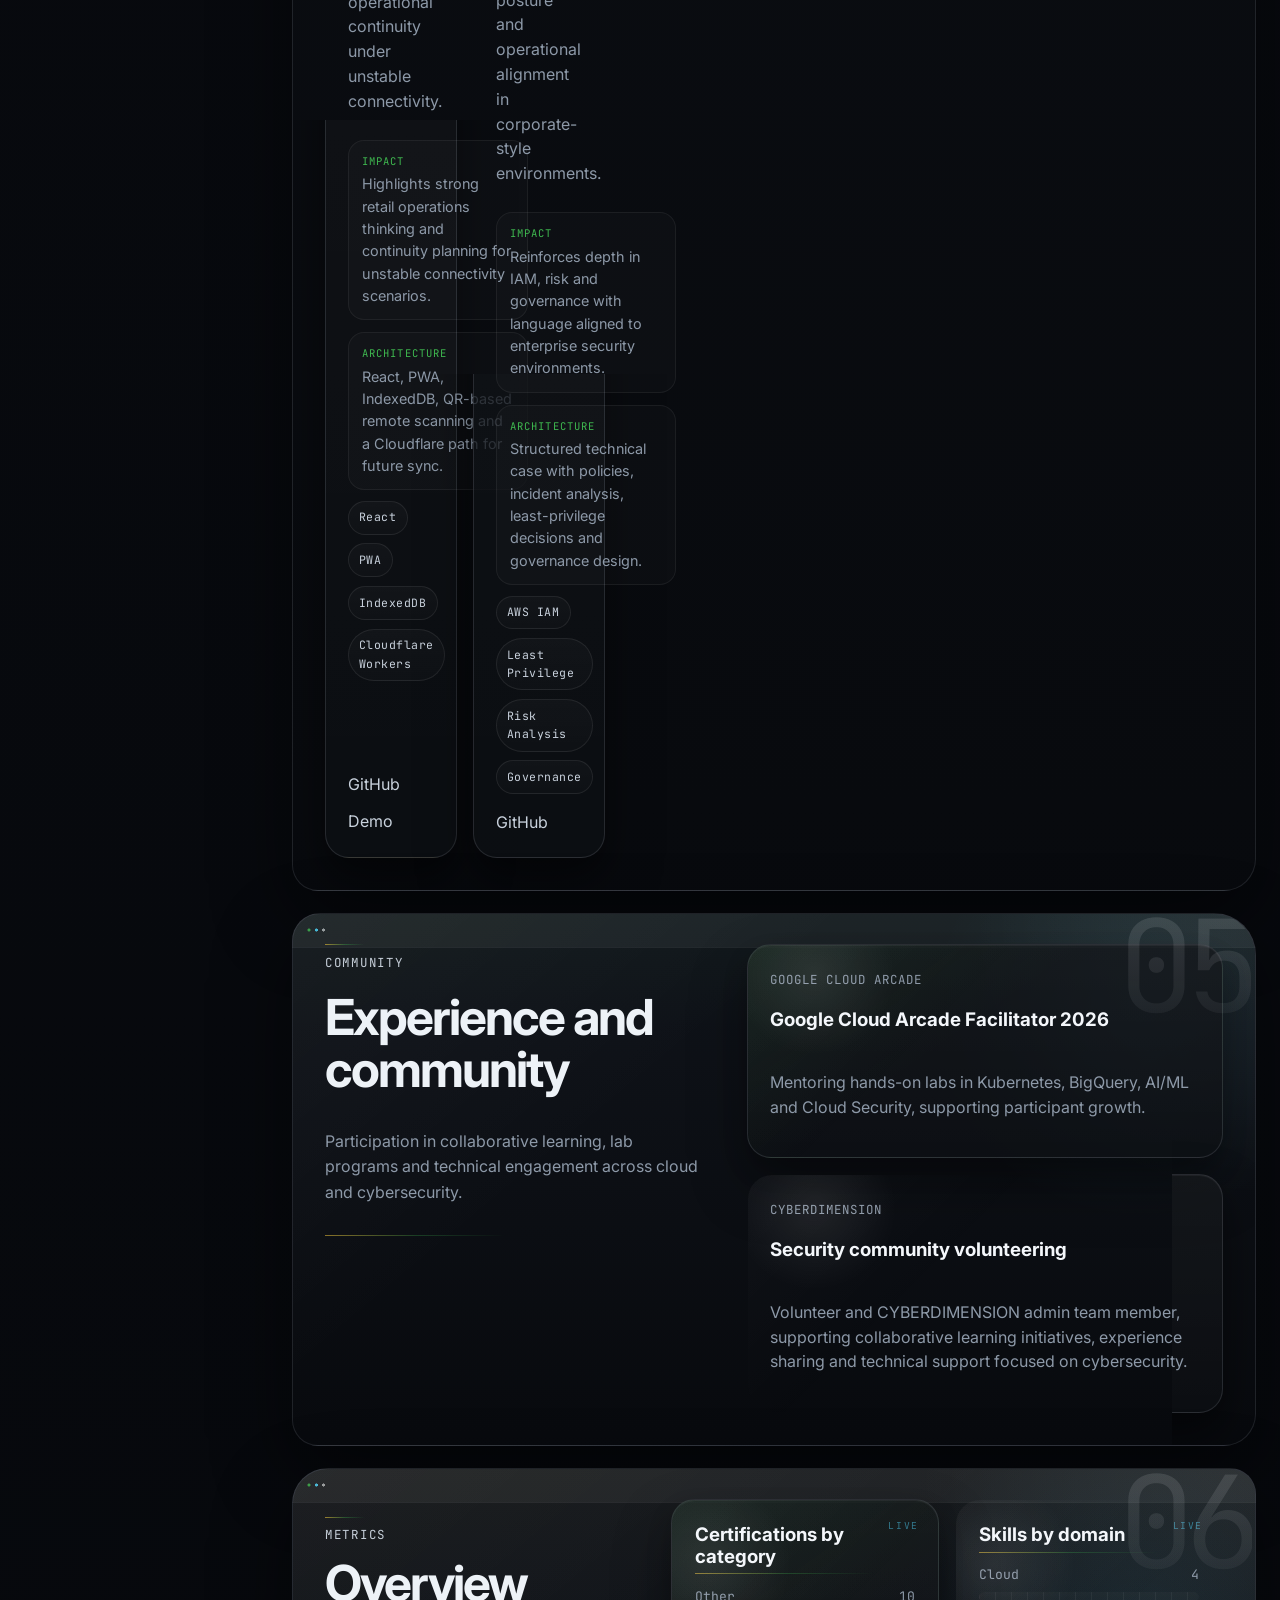
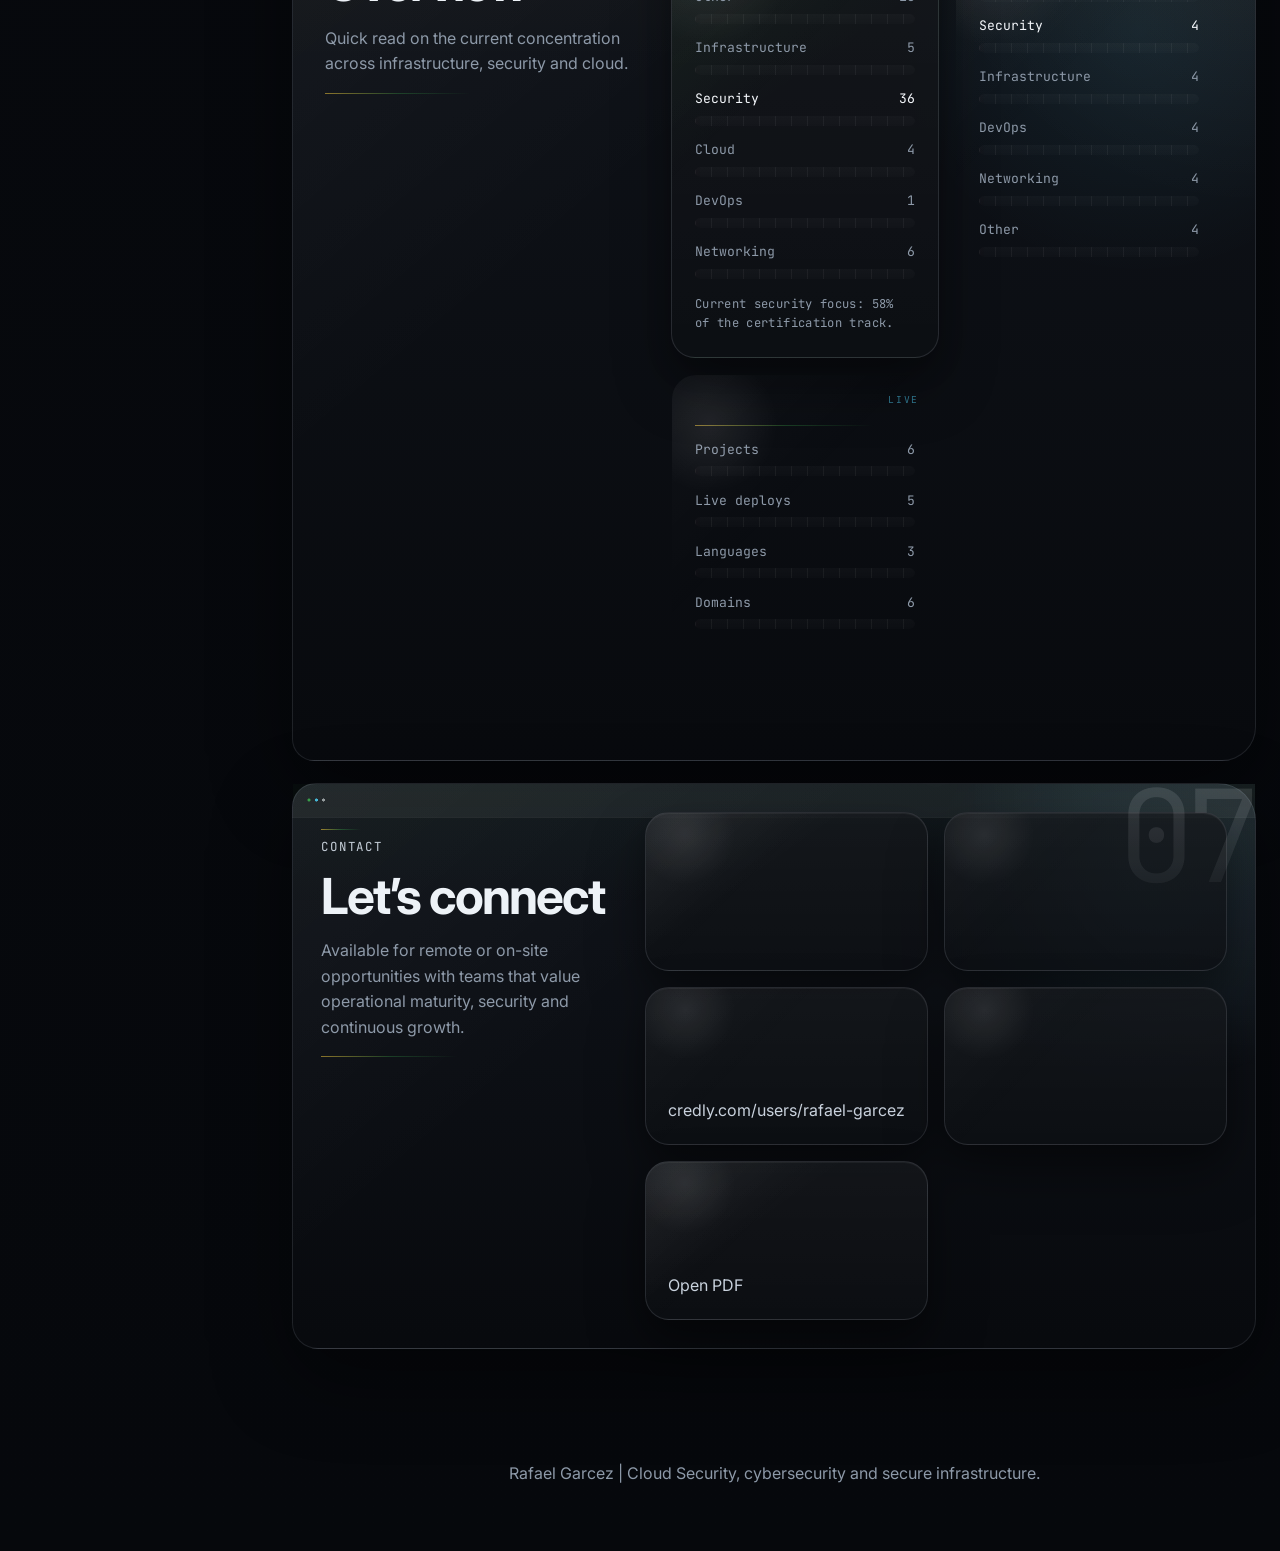
==== commit 36d4bfb4: "feat: reforcar posicionamento e projetos do portfolio" ====
--- a/index.html
+++ b/index.html
@@ -151,6 +151,10 @@
                 LinkedIn
               </a>
             </div>
+            <div class="hero-focus">
+              <span class="hero-focus__eyebrow" data-i18n="hero.focusTitle"></span>
+              <div class="hero-focus__grid" id="hero-focus-grid"></div>
+            </div>
           </div>
           <aside class="hero__visual" aria-label="Technical summary">
             <div class="hero__profile-stage">
@@ -252,6 +256,13 @@
             <p class="eyebrow" data-i18n="projects.eyebrow"></p>
             <h2 data-i18n="projects.title"></h2>
             <p data-i18n="projects.description"></p>
+          </div>
+          <div class="featured-projects">
+            <div class="featured-projects__intro">
+              <span class="featured-projects__eyebrow" data-i18n="projects.featuredTitle"></span>
+              <p data-i18n="projects.featuredDescription"></p>
+            </div>
+            <div class="featured-project-grid" id="featured-project-grid"></div>
           </div>
           <div class="project-grid" id="project-grid"></div>
         </div>
@@ -287,6 +298,11 @@
               <h3 data-i18n="metrics.skillsChart"></h3>
               <div id="skills-metrics" class="metric-chart"></div>
             </article>
+            <article class="metric-card">
+              <h3 data-i18n="metrics.portfolioChart"></h3>
+              <div id="portfolio-metrics" class="metric-chart"></div>
+              <p class="metric-note" id="portfolio-metrics-note"></p>
+            </article>
           </div>
         </div>
       </section>
--- a/assets/css/styles.css
+++ b/assets/css/styles.css
@@ -999,6 +999,60 @@
   border-top: 1px solid rgba(255, 255, 255, 0.06);
 }
 
+.hero-focus {
+  display: grid;
+  gap: 0.9rem;
+  margin-top: 1.05rem;
+}
+
+.hero-focus__eyebrow {
+  color: rgba(214, 247, 222, 0.86);
+  font-family: "JetBrains Mono", monospace;
+  font-size: 0.72rem;
+  letter-spacing: 0.12em;
+  text-transform: uppercase;
+}
+
+.hero-focus__grid {
+  display: grid;
+  grid-template-columns: repeat(auto-fit, minmax(170px, 1fr));
+  gap: 0.8rem;
+}
+
+.hero-focus-card {
+  display: grid;
+  gap: 0.35rem;
+  padding: 0.9rem 1rem;
+  border: 1px solid rgba(255, 255, 255, 0.06);
+  border-radius: 18px;
+  background:
+    linear-gradient(145deg, rgba(255, 255, 255, 0.025), rgba(255, 255, 255, 0.012)),
+    rgba(255, 255, 255, 0.02);
+  box-shadow:
+    inset 0 1px 0 rgba(255, 255, 255, 0.03),
+    0 12px 22px rgba(0, 0, 0, 0.14);
+}
+
+.hero-focus-card--link:hover {
+  border-color: rgba(79, 215, 255, 0.24);
+  background: var(--card-surface-hover);
+}
+
+.hero-focus-card__label {
+  color: var(--green);
+  font-family: "JetBrains Mono", monospace;
+  font-size: 0.68rem;
+  letter-spacing: 0.1em;
+  text-transform: uppercase;
+}
+
+.hero-focus-card__value {
+  color: var(--silver-strong);
+  font-size: 0.88rem;
+  line-height: 1.42;
+  text-wrap: pretty;
+}
+
 .hero__description,
 .section__intro p:last-child,
 .section-heading p:last-child {
@@ -1579,6 +1633,12 @@
   grid-template-columns: repeat(auto-fit, minmax(280px, 1fr));
 }
 
+.featured-project-grid {
+  display: grid;
+  grid-template-columns: repeat(auto-fit, minmax(290px, 1fr));
+  gap: 1rem;
+}
+
 .contact-grid {
   grid-template-columns: repeat(auto-fit, minmax(220px, 1fr));
 }
@@ -1998,8 +2058,8 @@
 }
 
 .project-card {
-  display: grid;
-  grid-template-rows: auto auto auto auto;
+  display: flex;
+  flex-direction: column;
   gap: 0.65rem;
   padding-top: 1.55rem;
   transition: transform 0.2s ease, border-color 0.2s ease, background 0.2s ease;
@@ -2039,6 +2099,82 @@
   font-size: 0.78rem;
   letter-spacing: 0.08em;
   text-transform: uppercase;
+}
+
+.project-card__head,
+.featured-project-card__head {
+  display: flex;
+  align-items: start;
+  justify-content: space-between;
+  gap: 0.8rem;
+}
+
+.project-status {
+  display: inline-flex;
+  align-items: center;
+  padding: 0.32rem 0.62rem;
+  border-radius: 999px;
+  border: 1px solid rgba(79, 215, 255, 0.26);
+  background: rgba(79, 215, 255, 0.1);
+  color: rgba(224, 243, 255, 0.92);
+  font-family: "JetBrains Mono", monospace;
+  font-size: 0.66rem;
+  letter-spacing: 0.08em;
+  text-transform: uppercase;
+  white-space: nowrap;
+}
+
+.featured-projects {
+  display: grid;
+  gap: 1rem;
+  margin-bottom: 1.2rem;
+}
+
+.featured-projects__intro {
+  display: grid;
+  gap: 0.28rem;
+}
+
+.featured-projects__intro p {
+  margin: 0;
+  color: var(--muted);
+}
+
+.featured-projects__eyebrow {
+  color: rgba(214, 247, 222, 0.86);
+  font-family: "JetBrains Mono", monospace;
+  font-size: 0.72rem;
+  letter-spacing: 0.12em;
+  text-transform: uppercase;
+}
+
+.featured-project-card {
+  position: relative;
+  display: flex;
+  flex-direction: column;
+  gap: 0.8rem;
+  padding: 1.4rem;
+  border-radius: 24px;
+  border: 1px solid rgba(255, 255, 255, 0.06);
+  background:
+    linear-gradient(145deg, rgba(79, 215, 255, 0.08), transparent 44%),
+    linear-gradient(145deg, rgba(212, 175, 55, 0.08), transparent 66%),
+    var(--card-surface);
+  box-shadow:
+    inset 0 1px 0 rgba(255, 255, 255, 0.03),
+    0 18px 30px rgba(0, 0, 0, 0.2);
+}
+
+.featured-project-card h3 {
+  margin: 0;
+  color: var(--silver-strong);
+  font-size: 1.08rem;
+}
+
+.featured-project-card p {
+  margin: 0;
+  color: var(--muted);
+  line-height: 1.6;
 }
 
 .brand-0pdv {
@@ -2066,6 +2202,56 @@
   background: linear-gradient(90deg, rgba(79, 215, 255, 0.95), rgba(212, 175, 55, 0.8));
   transform: translate(-50%, -50%) rotate(-58deg);
   box-shadow: 0 0 10px rgba(79, 215, 255, 0.18);
+}
+
+.project-meta-grid {
+  display: grid;
+  gap: 0.75rem;
+  grid-template-columns: repeat(auto-fit, minmax(180px, 1fr));
+}
+
+.project-meta-block {
+  display: grid;
+  gap: 0.22rem;
+  padding: 0.75rem 0.85rem;
+  border: 1px solid rgba(255, 255, 255, 0.06);
+  border-radius: 16px;
+  background: rgba(255, 255, 255, 0.018);
+}
+
+.project-meta-block span {
+  color: var(--green);
+  font-family: "JetBrains Mono", monospace;
+  font-size: 0.66rem;
+  letter-spacing: 0.1em;
+  text-transform: uppercase;
+}
+
+.project-meta-block p {
+  margin: 0;
+  color: var(--muted);
+  font-size: 0.9rem;
+  line-height: 1.52;
+}
+
+.project-preview {
+  display: flex;
+  gap: 0.55rem;
+  flex-wrap: wrap;
+}
+
+.project-preview span {
+  display: inline-flex;
+  align-items: center;
+  padding: 0.36rem 0.68rem;
+  border-radius: 999px;
+  background: rgba(255, 255, 255, 0.03);
+  border: 1px solid rgba(255, 255, 255, 0.08);
+  color: var(--text-soft);
+  font-family: "JetBrains Mono", monospace;
+  font-size: 0.68rem;
+  letter-spacing: 0.08em;
+  text-transform: uppercase;
 }
 
 .project-stack-list {
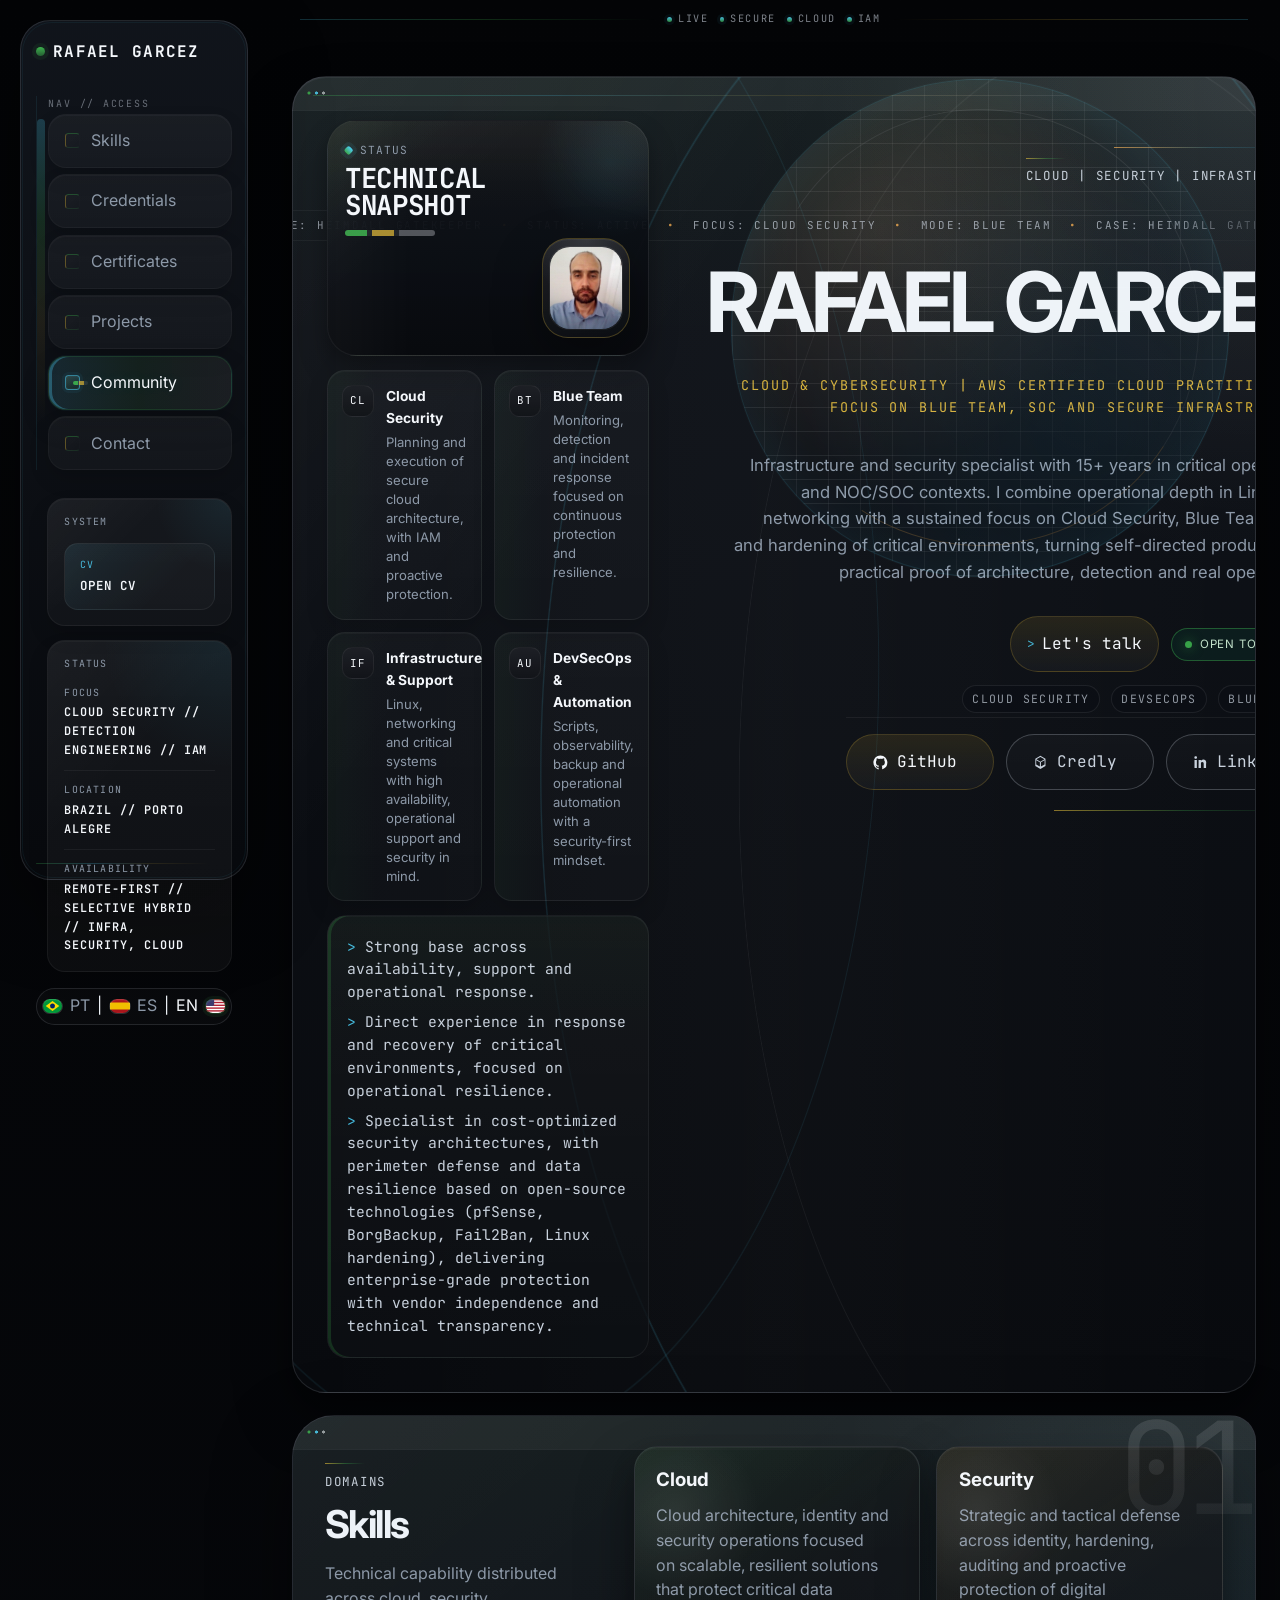
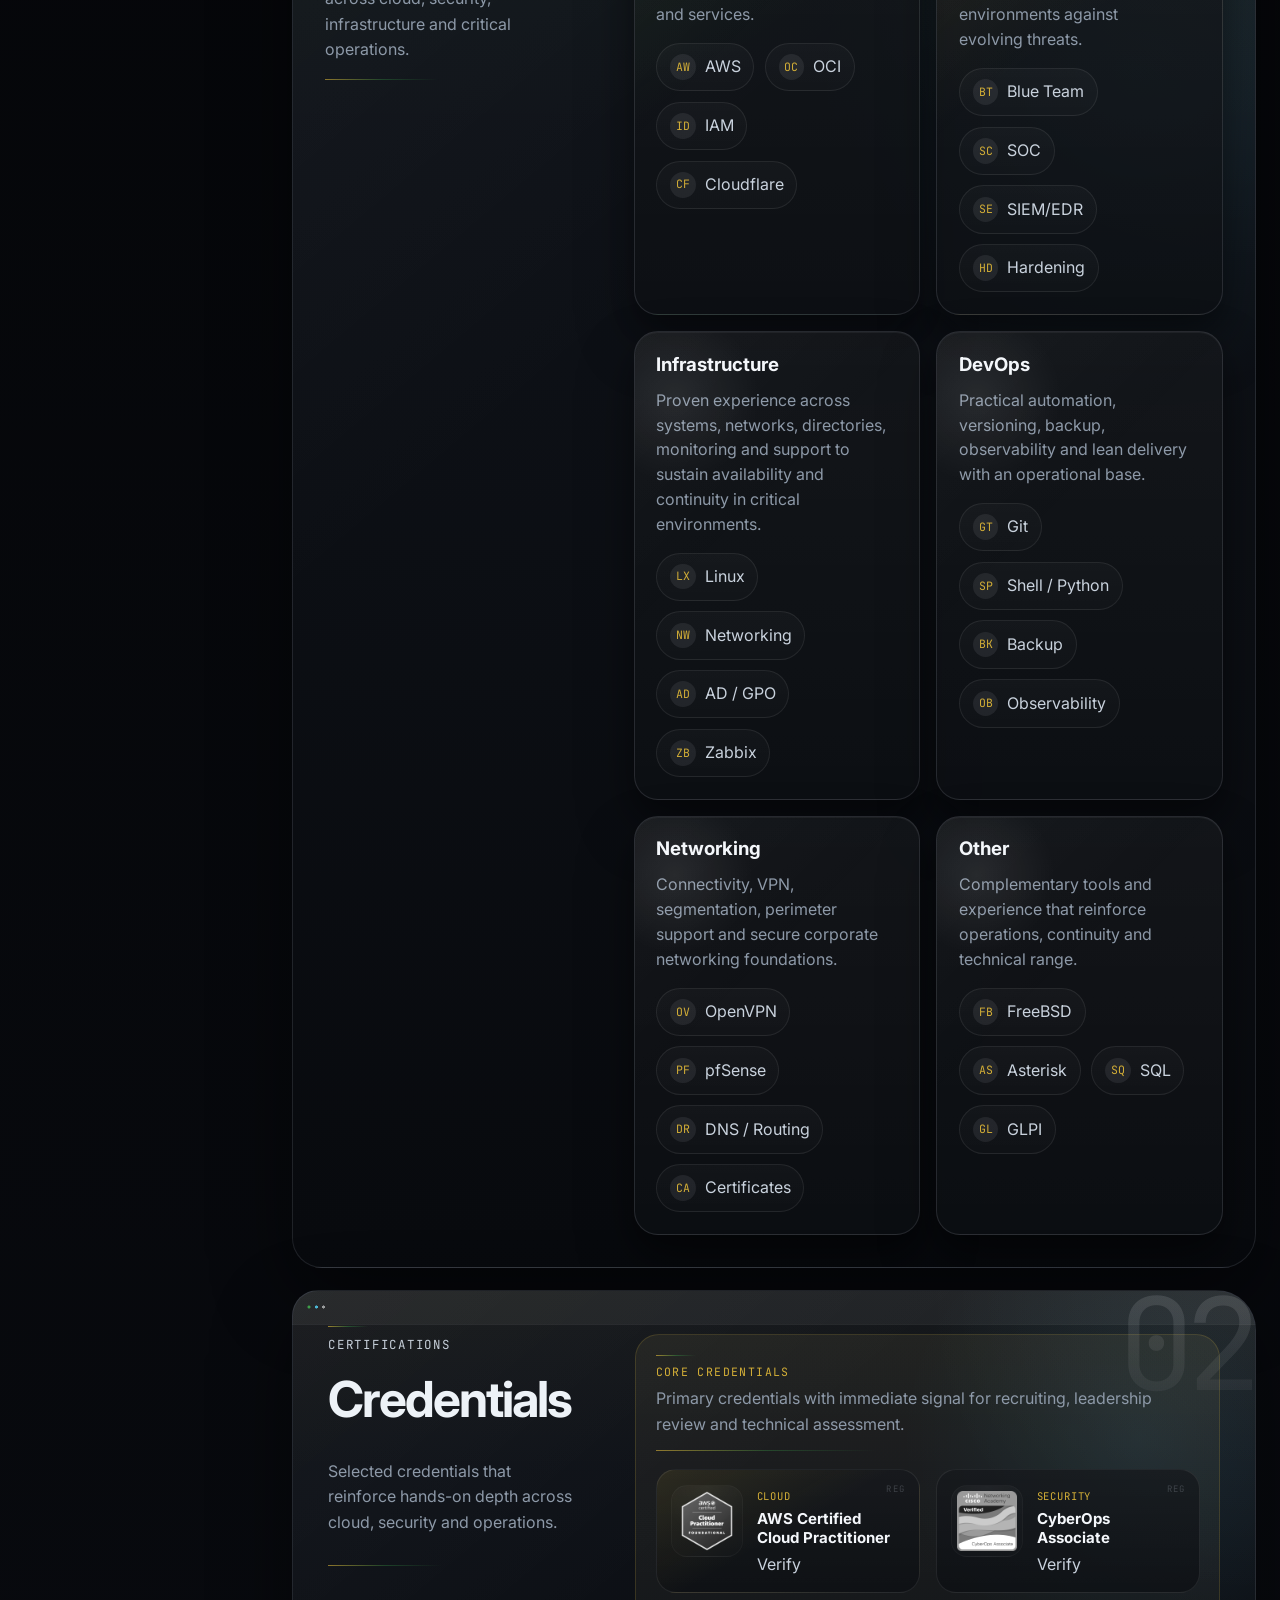
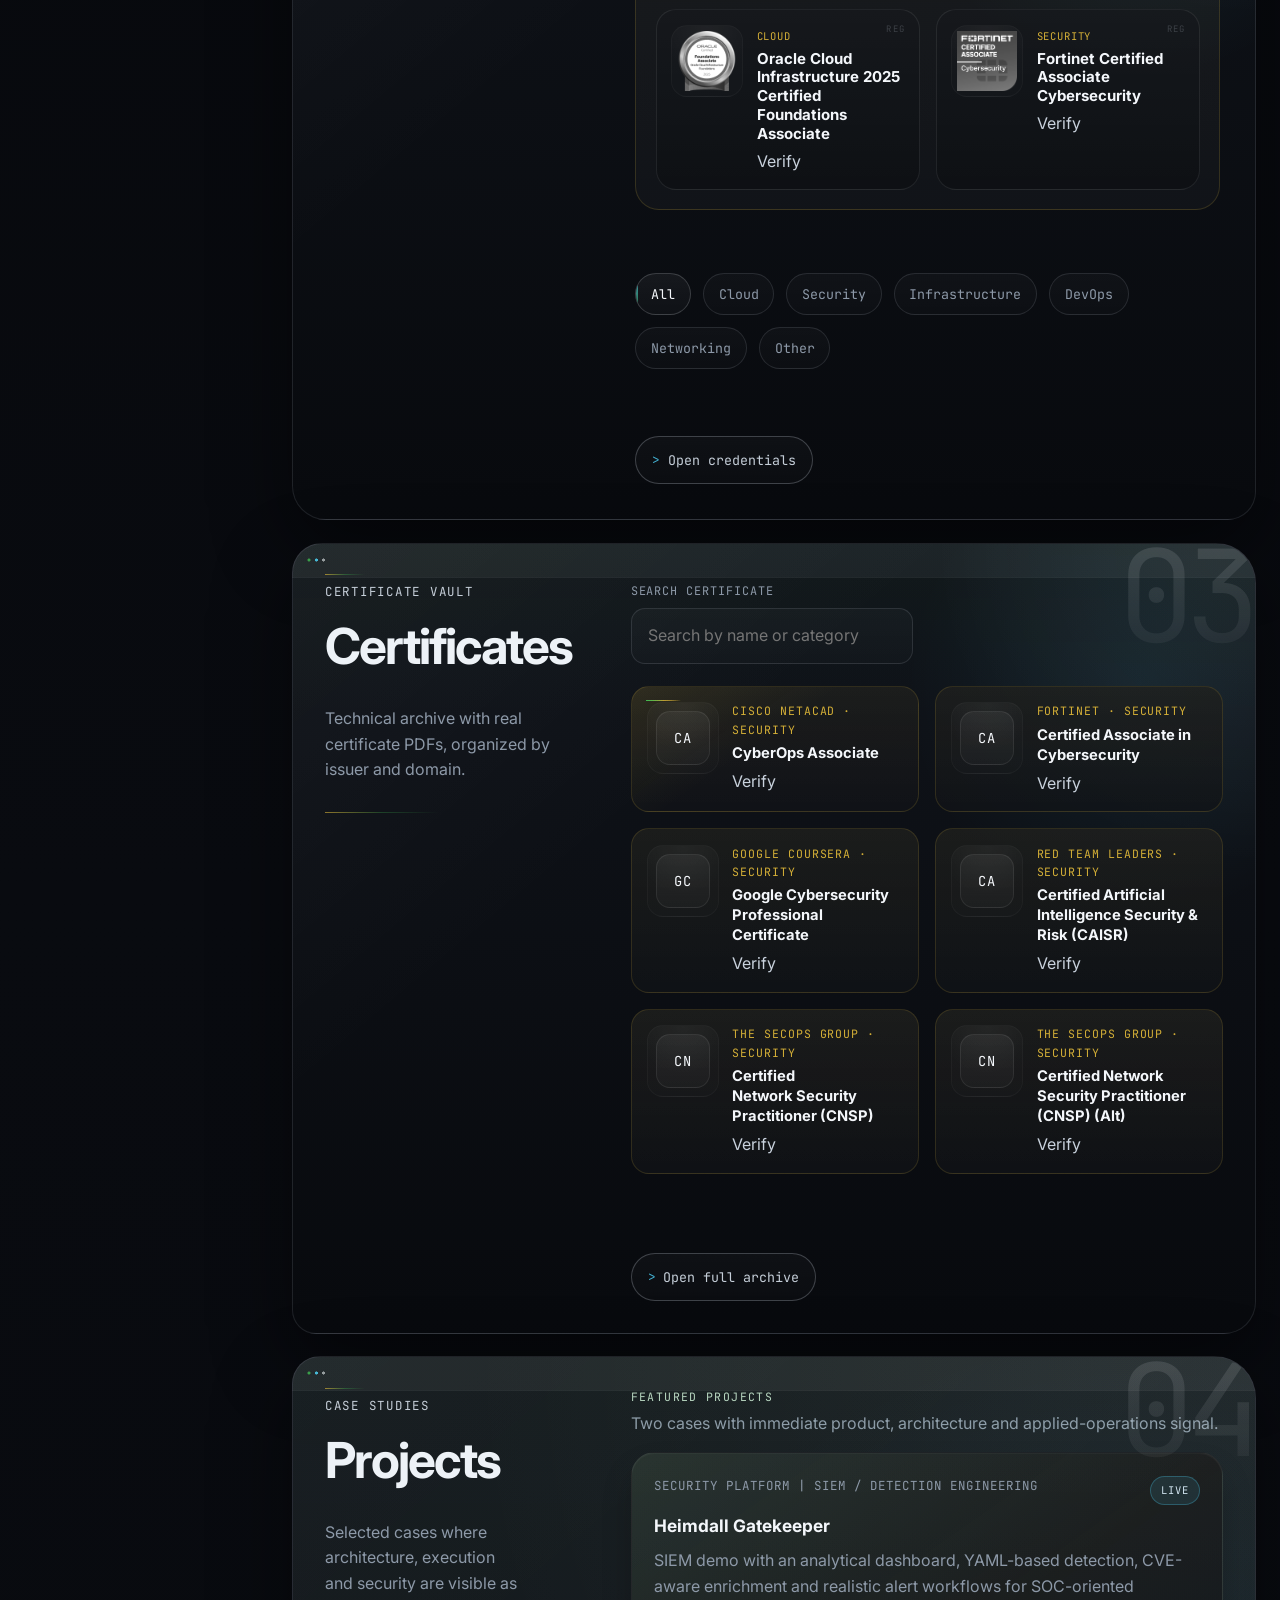
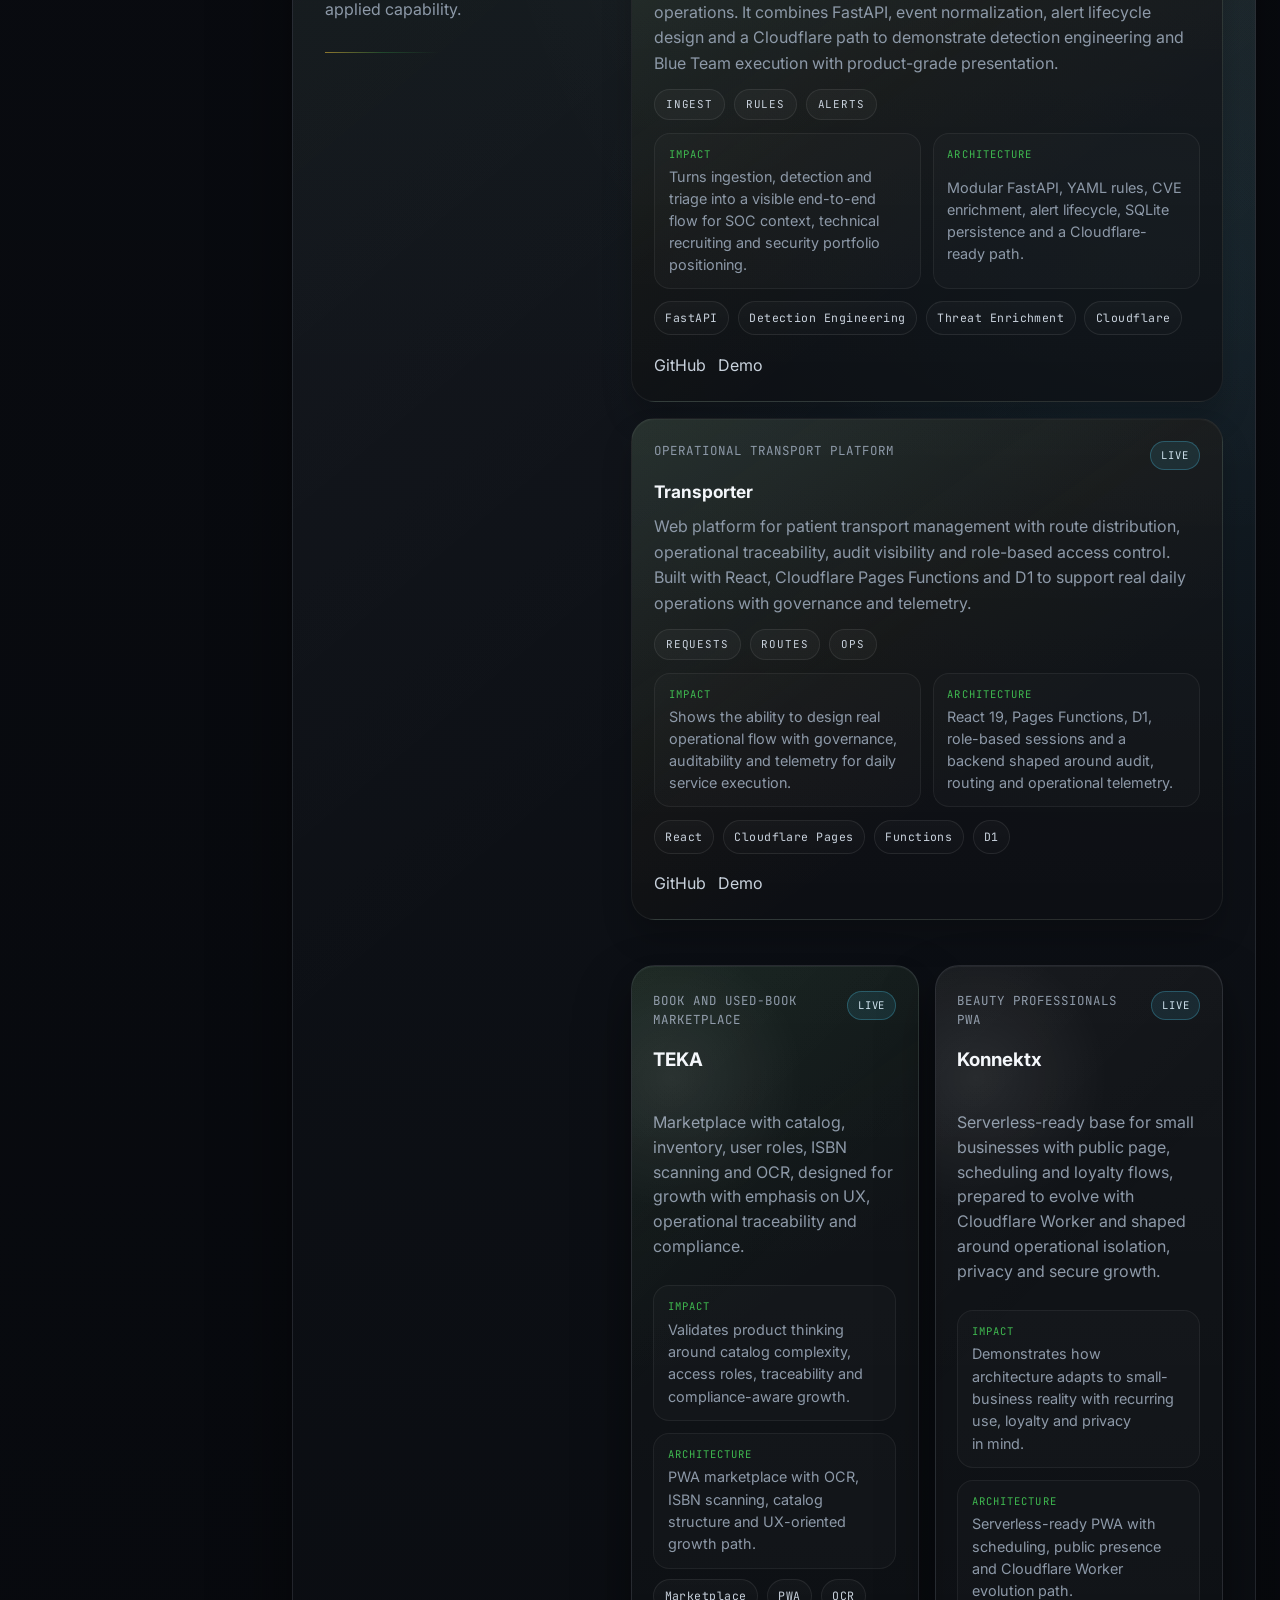
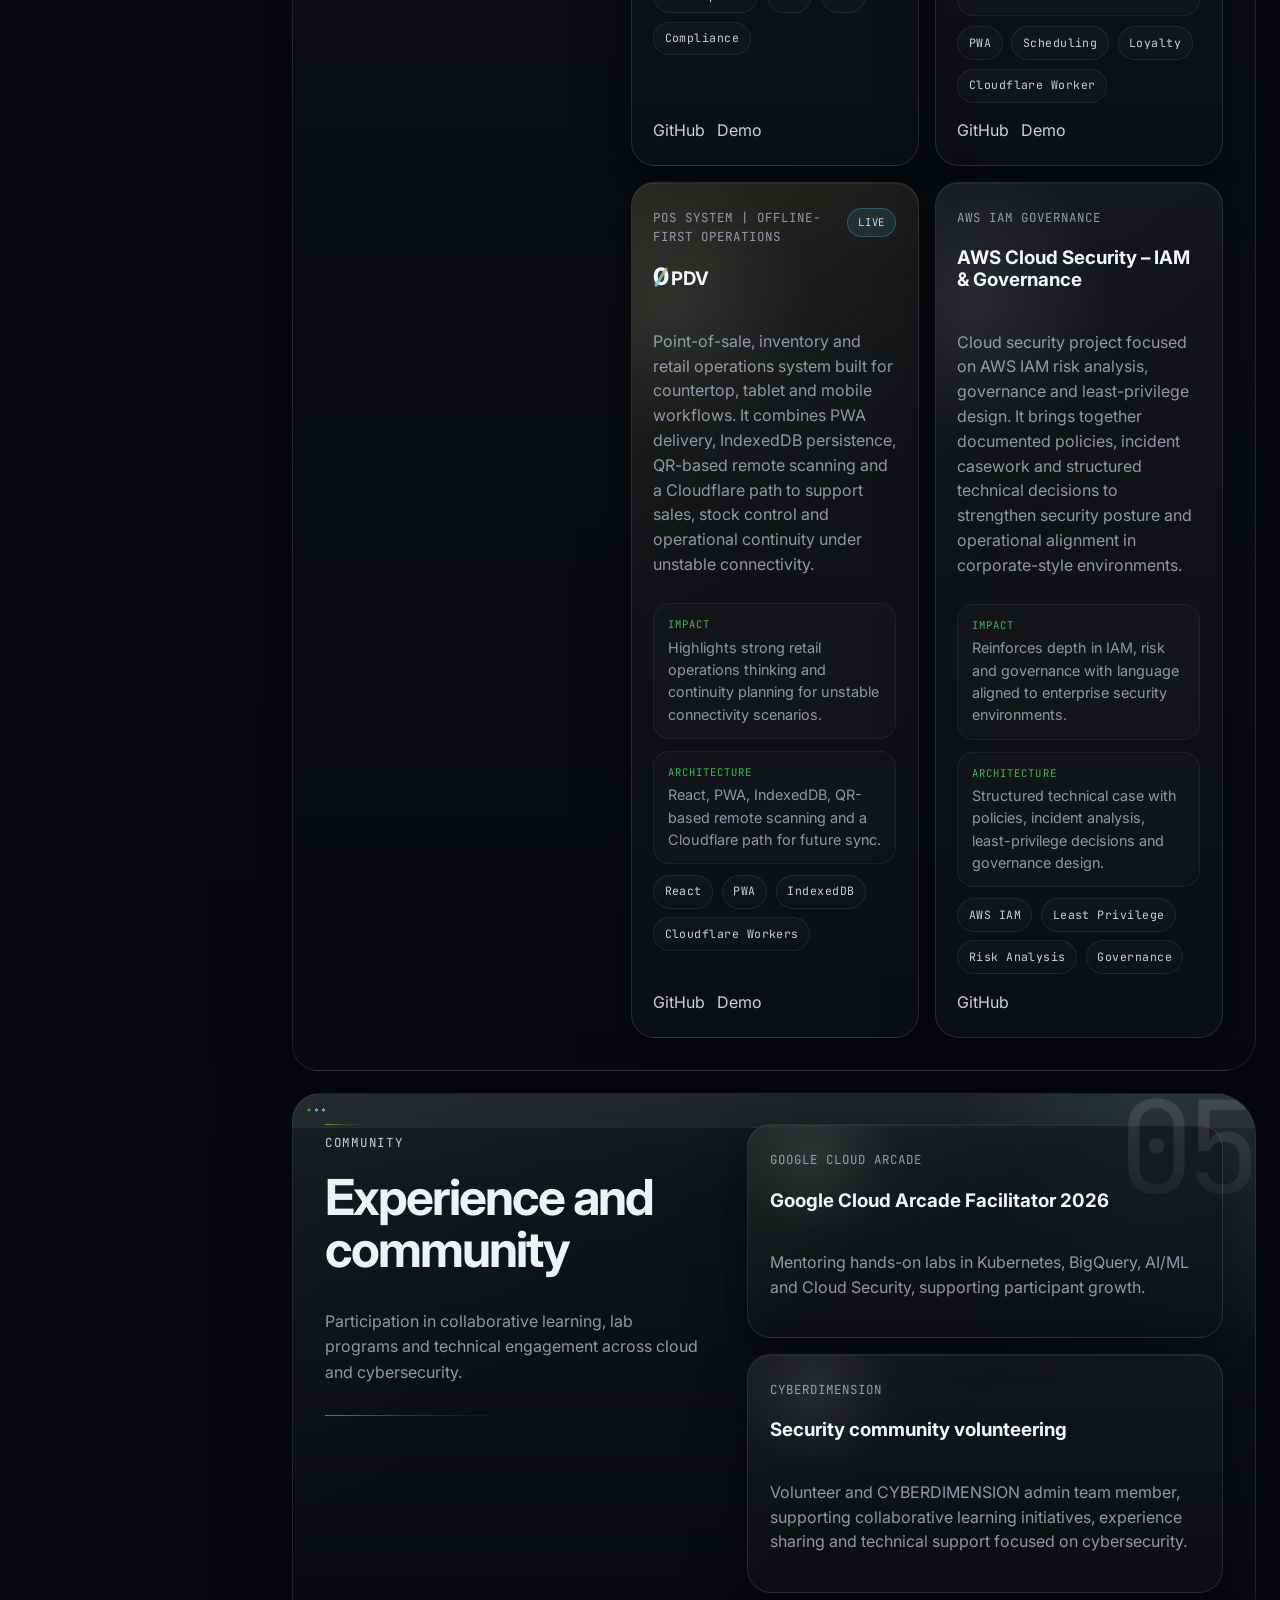
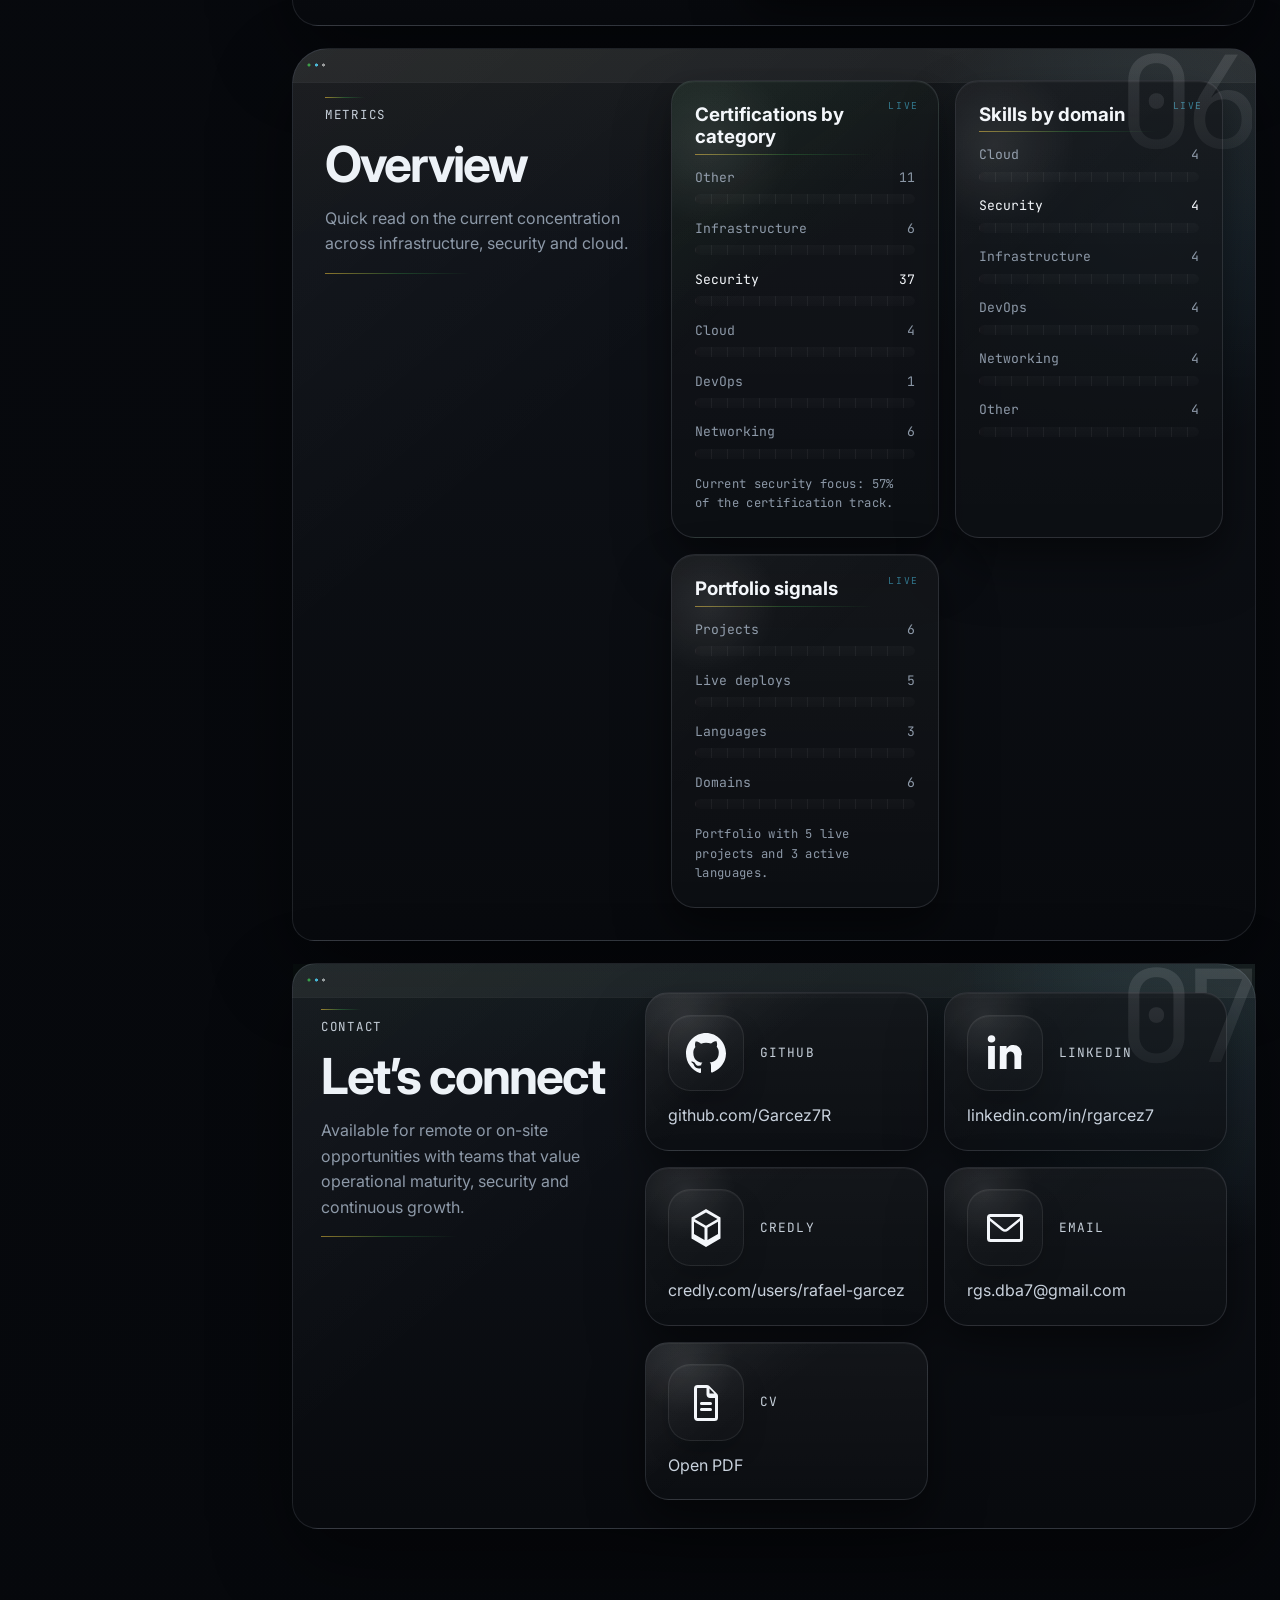
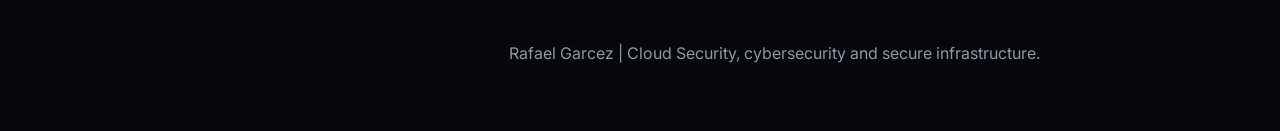
==== commit 8f6b1e19: "Ajusta hero projetos e certificados" ====
--- a/index.html
+++ b/index.html
@@ -37,7 +37,7 @@
       href="https://fonts.googleapis.com/css2?family=Inter:wght@400;500;600;700;800&family=JetBrains+Mono:wght@400;600&display=swap"
       rel="stylesheet"
     />
-    <link rel="stylesheet" href="./assets/css/styles.css?v=20260423-spanish-flag-fix" />
+    <link rel="stylesheet" href="./assets/css/styles.css?v=20260429-portfolio-layout" />
   </head>
   <body>
     <div class="telemetry-band" aria-hidden="true">
@@ -151,10 +151,6 @@
                 LinkedIn
               </a>
             </div>
-            <div class="hero-focus">
-              <span class="hero-focus__eyebrow" data-i18n="hero.focusTitle"></span>
-              <div class="hero-focus__grid" id="hero-focus-grid"></div>
-            </div>
           </div>
           <aside class="hero__visual" aria-label="Technical summary">
             <div class="hero__profile-stage">
@@ -324,6 +320,6 @@
       <p data-i18n="footer.copy"></p>
     </footer>
 
-    <script type="module" src="./assets/js/main.js?v=20260423-project-sync-fix"></script>
+    <script type="module" src="./assets/js/main.js?v=20260429-portfolio-layout"></script>
   </body>
 </html>
--- a/assets/css/styles.css
+++ b/assets/css/styles.css
@@ -999,60 +999,6 @@
   border-top: 1px solid rgba(255, 255, 255, 0.06);
 }
 
-.hero-focus {
-  display: grid;
-  gap: 0.9rem;
-  margin-top: 1.05rem;
-}
-
-.hero-focus__eyebrow {
-  color: rgba(214, 247, 222, 0.86);
-  font-family: "JetBrains Mono", monospace;
-  font-size: 0.72rem;
-  letter-spacing: 0.12em;
-  text-transform: uppercase;
-}
-
-.hero-focus__grid {
-  display: grid;
-  grid-template-columns: repeat(auto-fit, minmax(170px, 1fr));
-  gap: 0.8rem;
-}
-
-.hero-focus-card {
-  display: grid;
-  gap: 0.35rem;
-  padding: 0.9rem 1rem;
-  border: 1px solid rgba(255, 255, 255, 0.06);
-  border-radius: 18px;
-  background:
-    linear-gradient(145deg, rgba(255, 255, 255, 0.025), rgba(255, 255, 255, 0.012)),
-    rgba(255, 255, 255, 0.02);
-  box-shadow:
-    inset 0 1px 0 rgba(255, 255, 255, 0.03),
-    0 12px 22px rgba(0, 0, 0, 0.14);
-}
-
-.hero-focus-card--link:hover {
-  border-color: rgba(79, 215, 255, 0.24);
-  background: var(--card-surface-hover);
-}
-
-.hero-focus-card__label {
-  color: var(--green);
-  font-family: "JetBrains Mono", monospace;
-  font-size: 0.68rem;
-  letter-spacing: 0.1em;
-  text-transform: uppercase;
-}
-
-.hero-focus-card__value {
-  color: var(--silver-strong);
-  font-size: 0.88rem;
-  line-height: 1.42;
-  text-wrap: pretty;
-}
-
 .hero__description,
 .section__intro p:last-child,
 .section-heading p:last-child {
@@ -3284,7 +3230,12 @@
   }
 
   .section--projects .project-grid {
+    grid-column: 2;
     grid-template-columns: repeat(2, minmax(0, 1fr));
+  }
+
+  .section--projects .featured-projects {
+    grid-column: 2;
   }
 
   .section--metrics .insight-shell {
